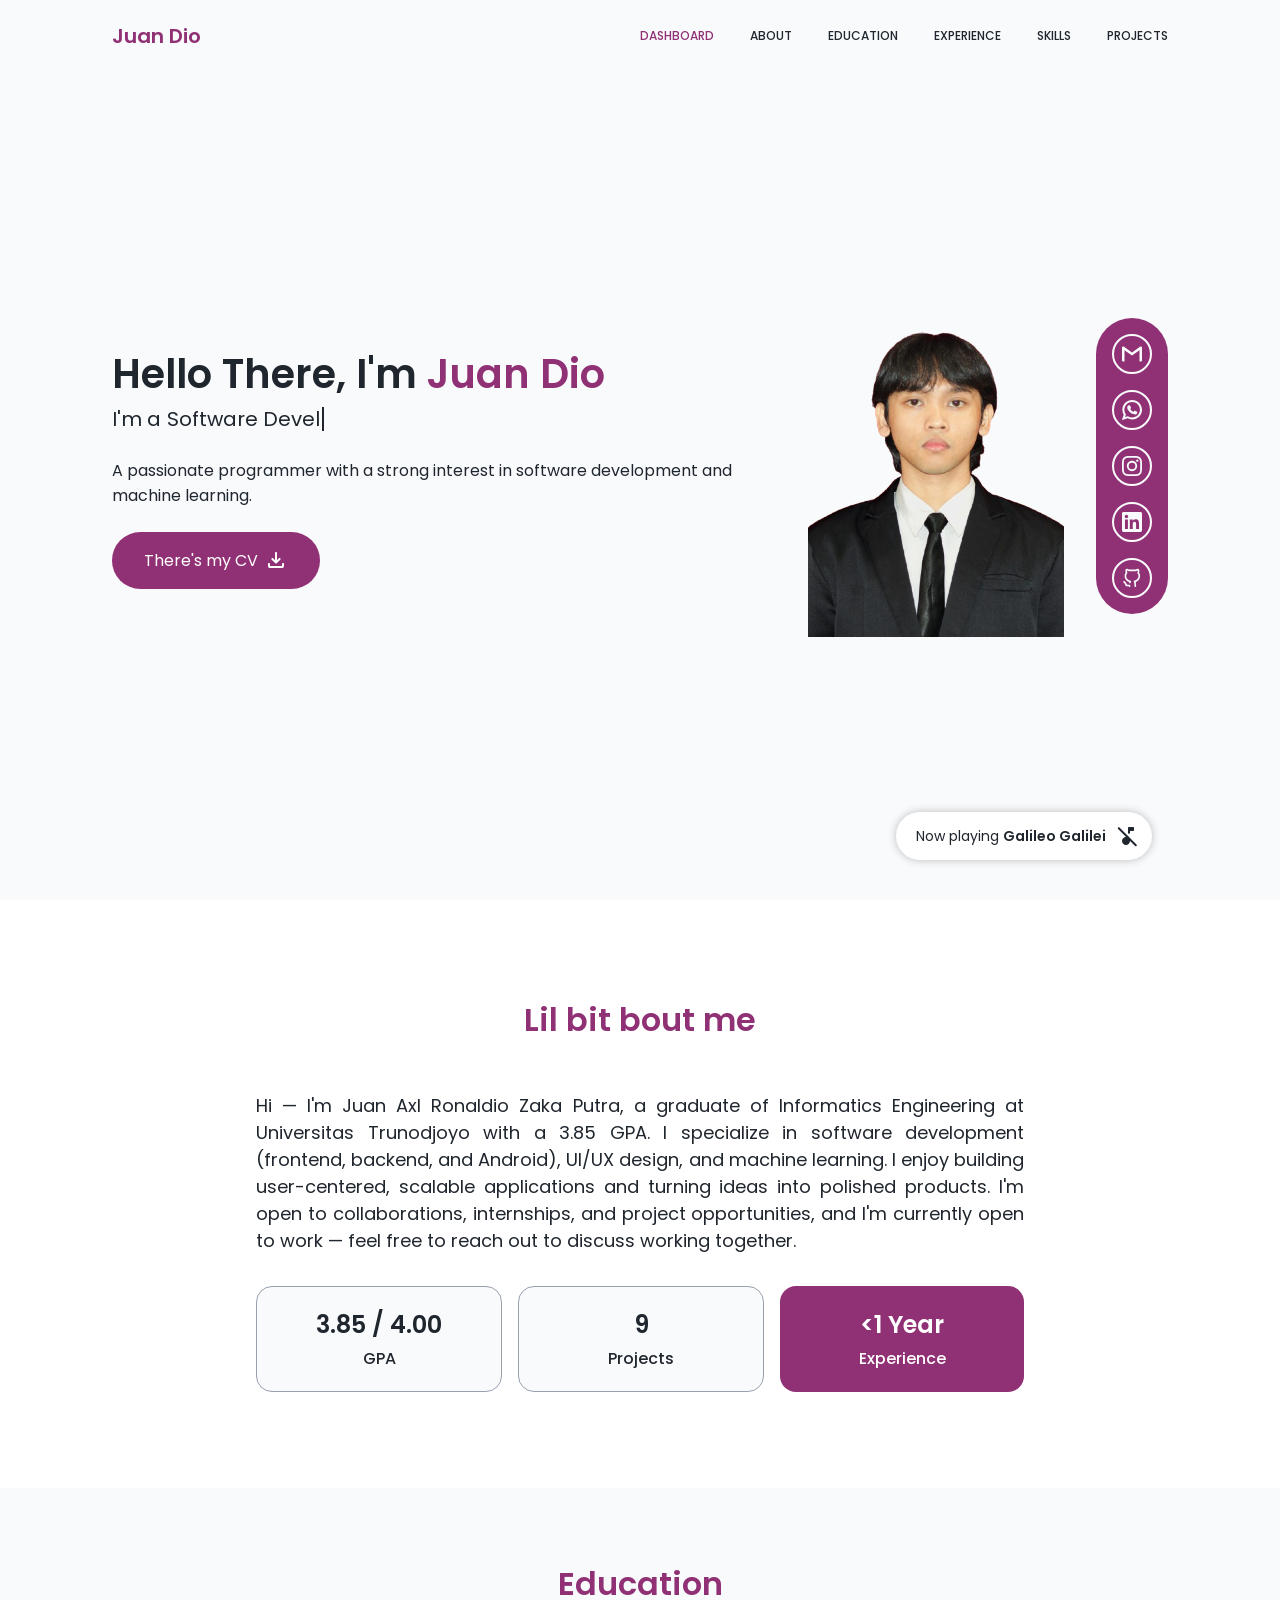
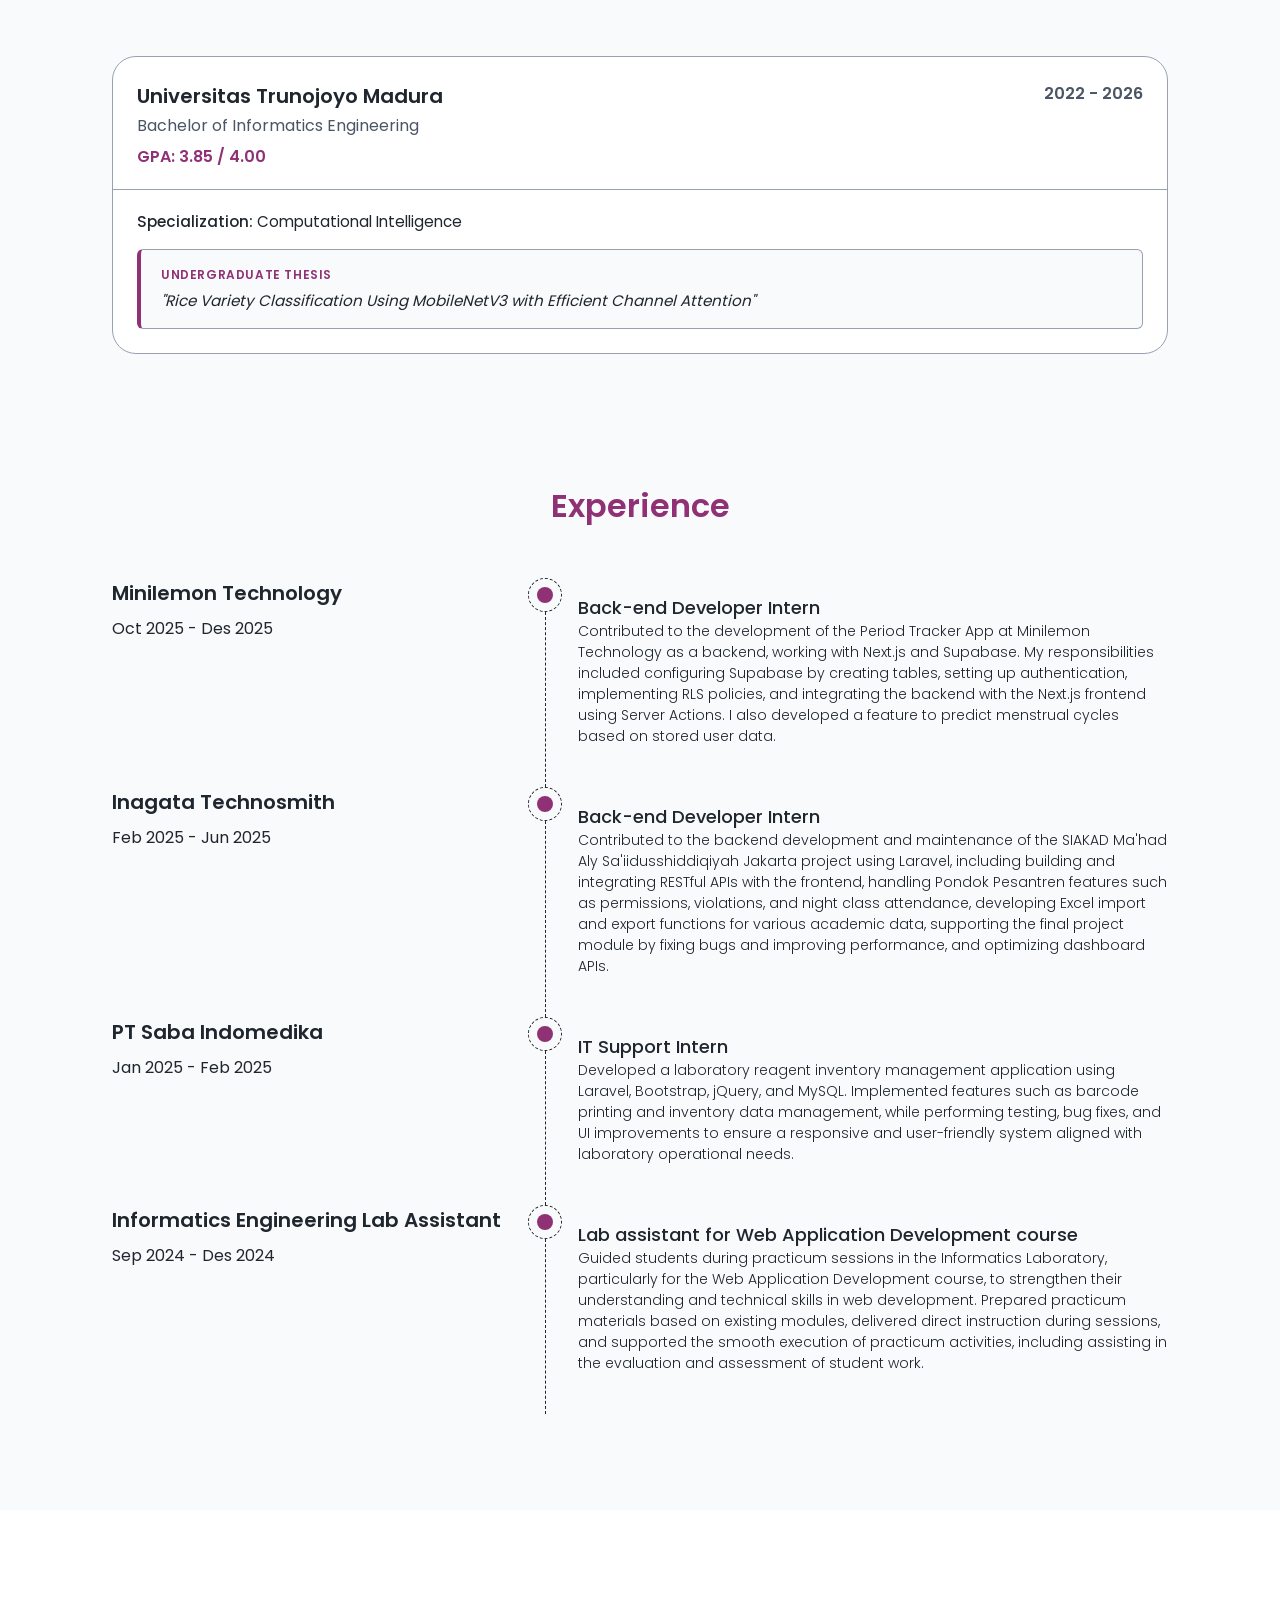
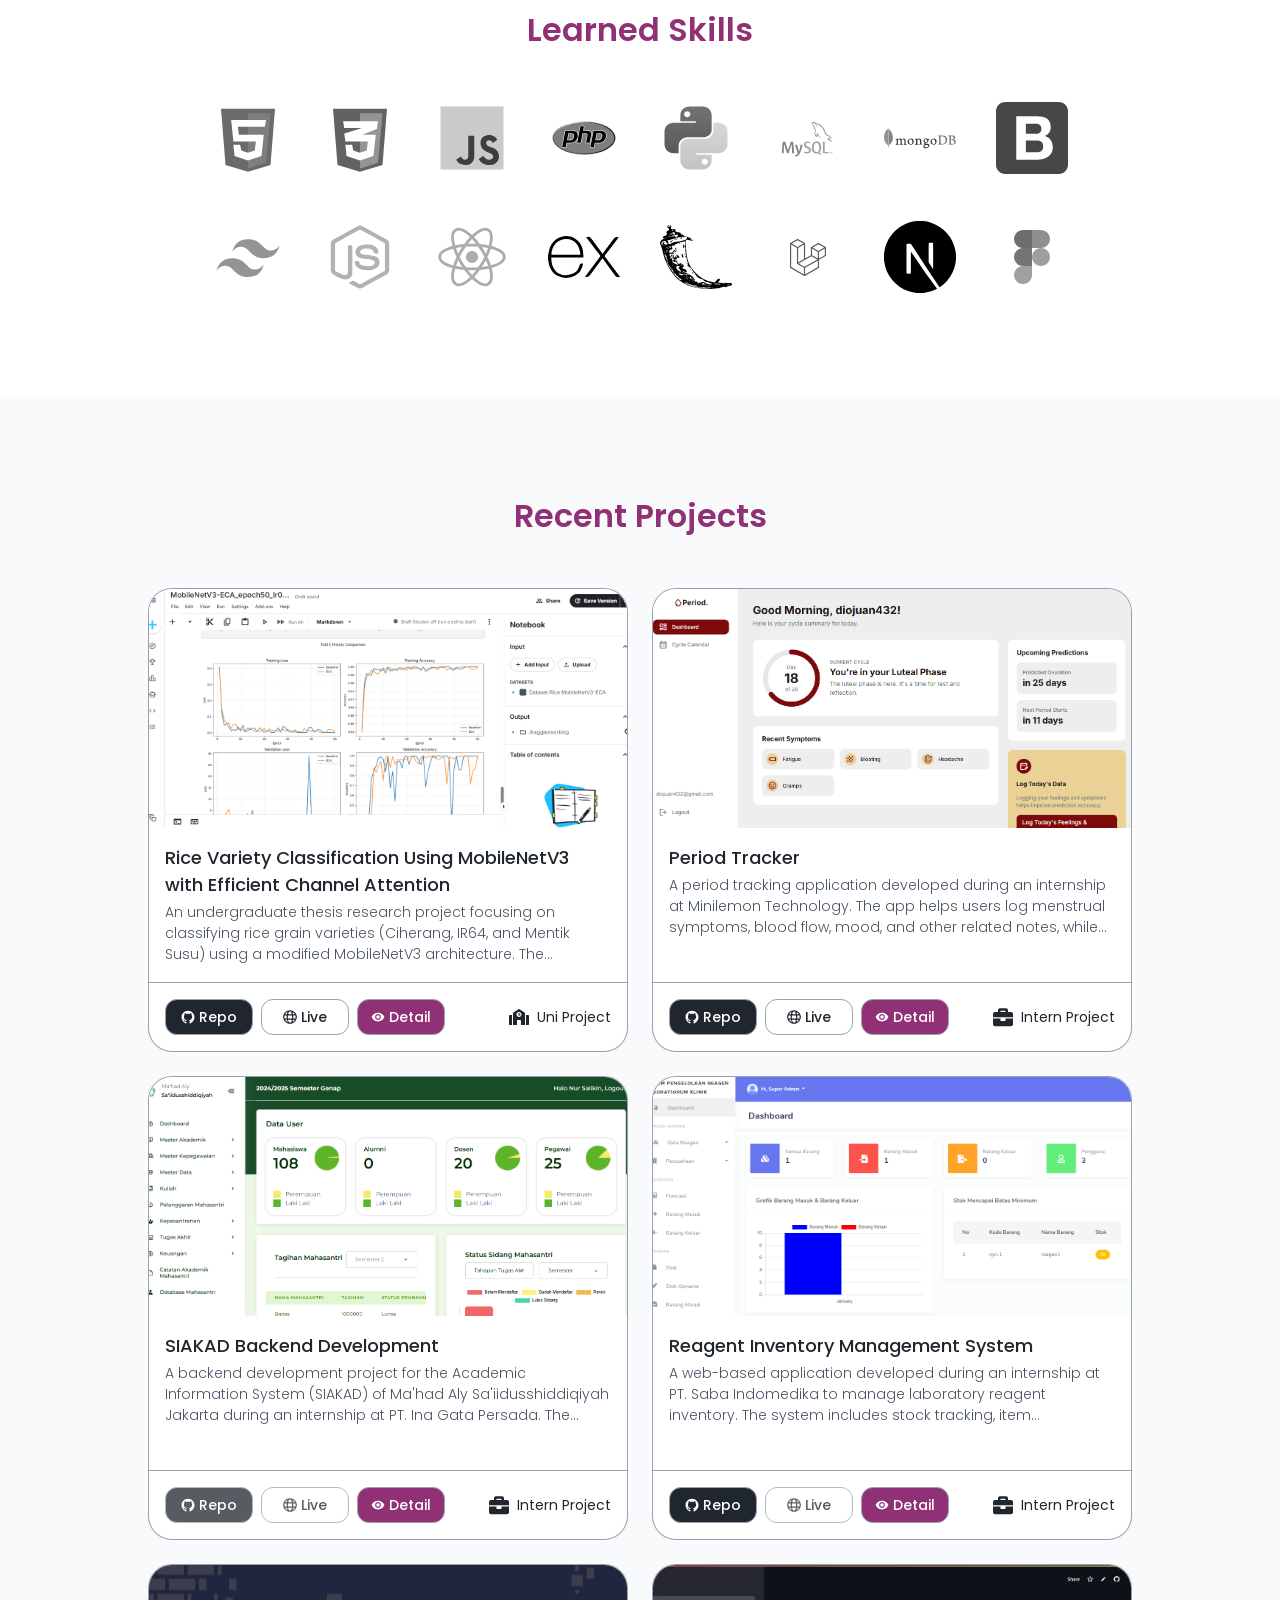
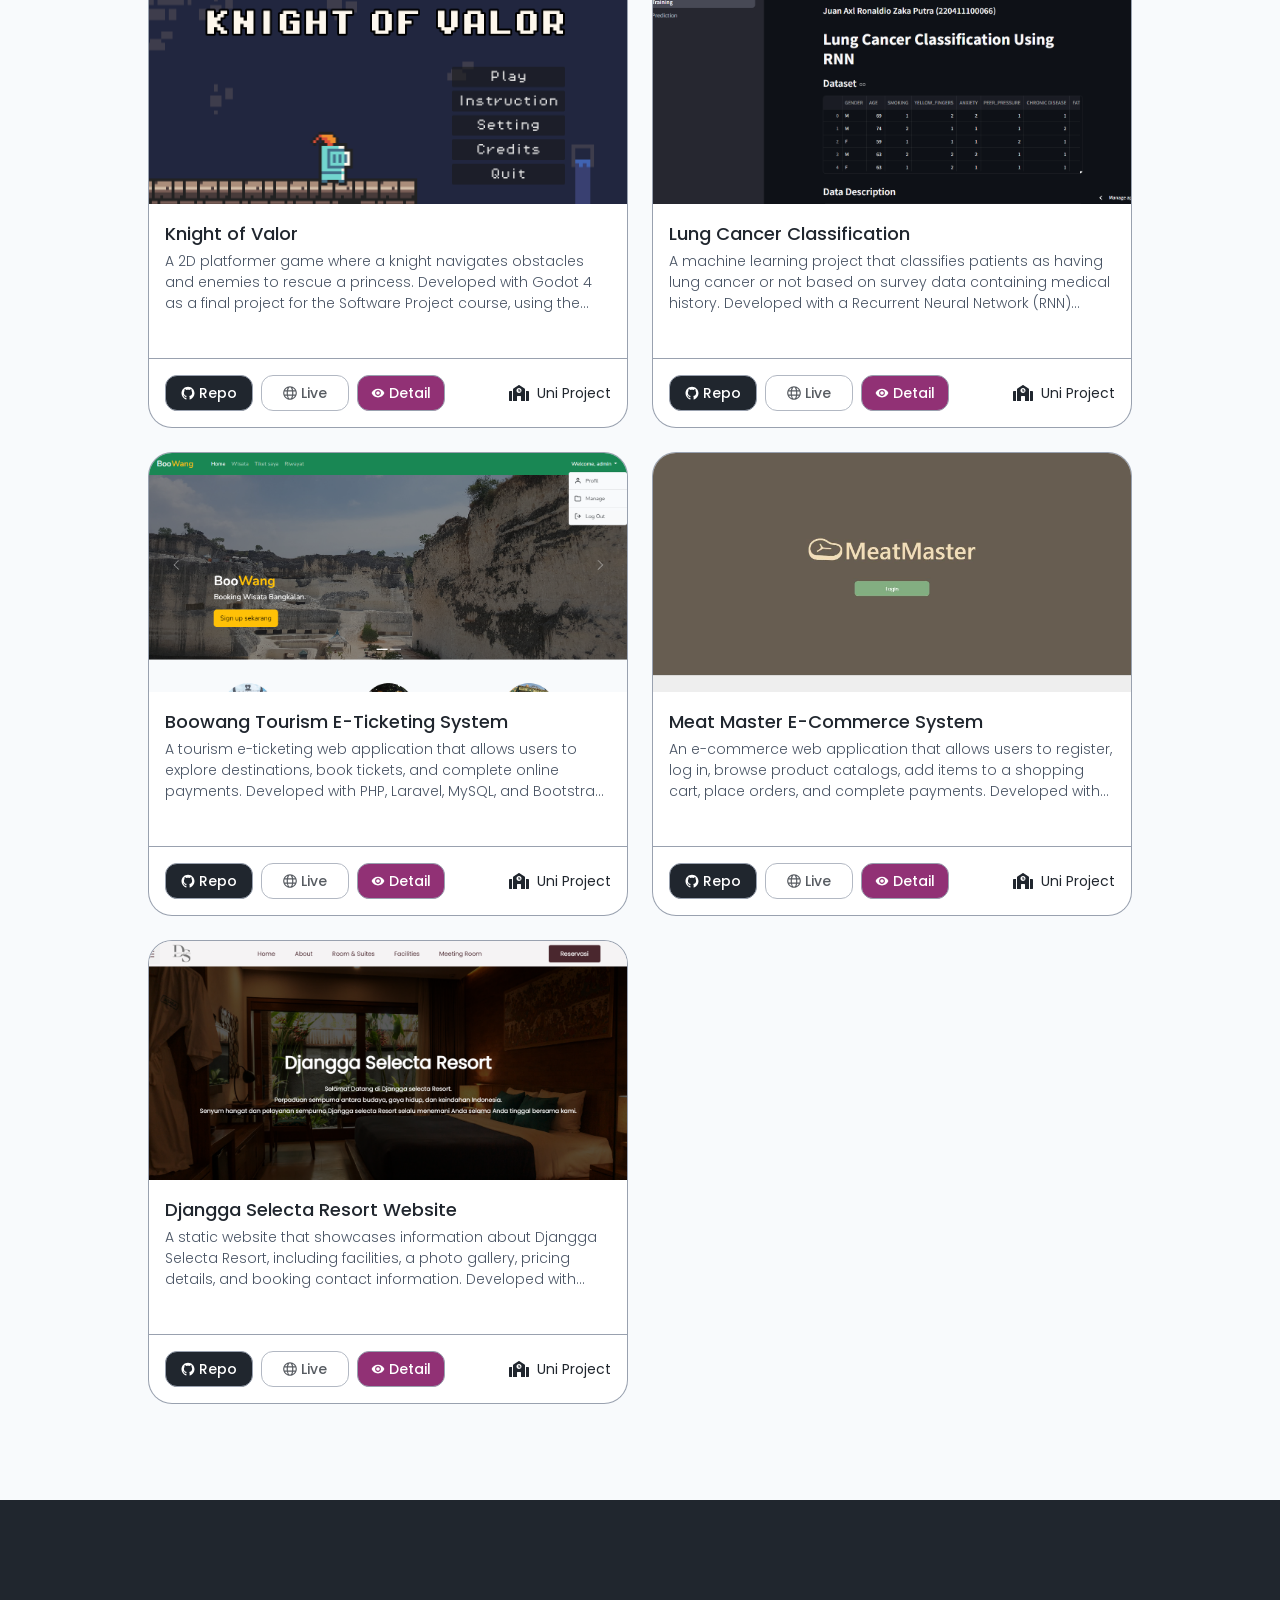
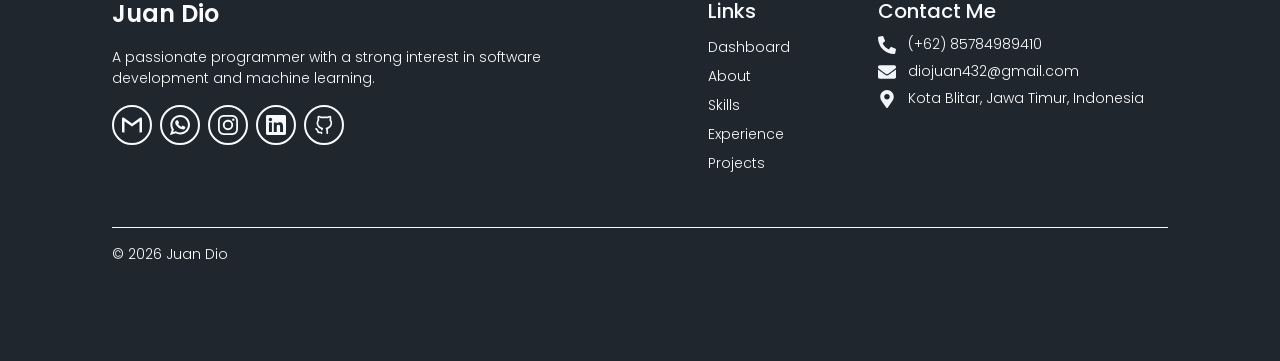
==== index.html @ c3f8d632 "style: remove title from splash screen" ====
﻿<!doctype html>
<html lang="en">
  <head>
    <meta charset="UTF-8" />
    <meta name="viewport" content="width=device-width, initial-scale=1.0" />
    <title>Juan Dio | Software Developer & Tech Enthusiast</title>
    <meta name="description" content="Portfolio of Juan Dio, Informatics Engineering graduate specializing in software development, backend, frontend, Android, UI/UX, and machine learning." />
    <meta property="og:site_name" content="Juan Dio Portfolio" />
    <meta property="og:title" content="Juan Dio | Software Developer & Tech Enthusiast" />
    <meta property="og:description" content="Passionate programmer with a strong interest in software development and machine learning." />
    <meta property="og:image" content="https://juan-dio.github.io/portfolio/assets/images/16_9.png" />
    <meta property="og:url" content="https://juan-dio.github.io/portfolio/" />
    <meta property="og:type" content="website" />
    <meta name="twitter:card" content="summary_large_image" />
    <meta name="twitter:title" content="Juan Dio | Software Developer & Tech Enthusiast" />
    <meta name="twitter:description" content="Passionate programmer specialized in software development and machine learning." />
    <meta name="twitter:image" content="https://juan-dio.github.io/portfolio/assets/images/16_9.png" />
    <link rel="stylesheet" href="styles/style.css" />
  </head>
  <body>
    <!-- Splash Screen -->
    <div id="splash-screen">
      <div class="splash-content">
        <div class="splash-spinner"></div>
      </div>
    </div>

    <header>
      <div class="navbar">
        <div class="navbar-container">
          <div class="navbar-items">
            <a href="#" class="logo"><h1>Juan Dio</h1></a>
            <button id="nav-btn" class="nav-btn">
              <div class="hamburger-menu">
                <div class="line line1"></div>
                <div class="line line2"></div>
                <div class="line line3"></div>
              </div>
            </button>
          </div>
          <nav>
            <ul>
              <li><a href="#dashboard">Dashboard</a></li>
              <li><a href="#about">About</a></li>
              <li><a href="#education">Education</a></li>
              <li><a href="#experience">Experience</a></li>
              <li><a href="#skills">Skills</a></li>
              <li><a href="#projects">Projects</a></li>
            </ul>
          </nav>
        </div>
      </div>
    </header>

    <section id="dashboard">
      <div class="dashboard-container">
        <div class="dashboard-content">
          <div class="dashboard-item">
            <div class="intro">
              <h2>Hello There, I'm <span id="name">Juan Dio</span></h2>
              <div class="typing-container">
                I'm a <span id="sentence" class="sentence"></span>
                <span class="input-cursor"></span>
              </div>
            </div>
            <p>
              A passionate programmer with a strong interest in software
              development and machine learning.
            </p>
            <button id="cv-btn" class="button">
              There's my CV
              <svg
                width="24"
                height="24"
                viewBox="0 0 24 24"
                fill="none"
                xmlns="http://www.w3.org/2000/svg"
              >
                <path
                  d="M11.625 15.513C11.5083 15.471 11.4 15.4 11.3 15.3L7.7 11.7C7.5 11.5 7.404 11.2667 7.412 11C7.42 10.7333 7.516 10.5 7.7 10.3C7.9 10.1 8.13767 9.996 8.413 9.988C8.68833 9.98 8.92567 10.0757 9.125 10.275L11 12.15V5C11 4.71667 11.096 4.47934 11.288 4.288C11.48 4.09667 11.7173 4.00067 12 4C12.2827 3.99934 12.5203 4.09534 12.713 4.288C12.9057 4.48067 13.0013 4.718 13 5V12.15L14.875 10.275C15.075 10.075 15.3127 9.979 15.588 9.987C15.8633 9.995 16.1007 10.0993 16.3 10.3C16.4833 10.5 16.5793 10.7333 16.588 11C16.5967 11.2667 16.5007 11.5 16.3 11.7L12.7 15.3C12.6 15.4 12.4917 15.471 12.375 15.513C12.2583 15.555 12.1333 15.5757 12 15.575C11.8667 15.5743 11.7417 15.5537 11.625 15.513ZM6 20C5.45 20 4.97933 19.8043 4.588 19.413C4.19667 19.0217 4.00067 18.5507 4 18V16C4 15.7167 4.096 15.4793 4.288 15.288C4.48 15.0967 4.71733 15.0007 5 15C5.28267 14.9993 5.52033 15.0953 5.713 15.288C5.90567 15.4807 6.00133 15.718 6 16V18H18V16C18 15.7167 18.096 15.4793 18.288 15.288C18.48 15.0967 18.7173 15.0007 19 15C19.2827 14.9993 19.5203 15.0953 19.713 15.288C19.9057 15.4807 20.0013 15.718 20 16V18C20 18.55 19.8043 19.021 19.413 19.413C19.0217 19.805 18.5507 20.0007 18 20H6Z"
                  fill="white"
                />
              </svg>
            </button>
          </div>
          <div class="dashboard-item">
            <img src="assets/images/hero1.png" alt="hero image" />
          </div>
          <aside>
            <div class="social-container">
              <div class="social-icon">
                <a href="mailto:diojuan432@gmail.com" target="_blank">
                  <svg
                    role="img"
                    width="20"
                    viewBox="0 0 32 32"
                    xmlns="http://www.w3.org/2000/svg"
                    stroke-width="0.48"
                  >
                    <title>Gmail</title>
                    <path
                      d="M32 6v20c0 1.135-0.865 2-2 2h-2v-18.151l-12 8.62-12-8.62v18.151h-2c-1.135 0-2-0.865-2-2v-20c0-0.568 0.214-1.068 0.573-1.422 0.359-0.365 0.859-0.578 1.427-0.578h0.667l13.333 9.667 13.333-9.667h0.667c0.568 0 1.068 0.214 1.427 0.578 0.359 0.354 0.573 0.854 0.573 1.422z"
                    ></path>
                  </svg>
                </a>
                <a href="https://wa.me/6285784989410" target="_blank">
                  <svg
                    role="img"
                    width="20"
                    xmlns="http://www.w3.org/2000/svg"
                    viewBox="0 0 308 308"
                  >
                    <title>WhatsApp</title>
                    <path
                      id="XMLID_469_"
                      d="M227.904,176.981c-0.6-0.288-23.054-11.345-27.044-12.781c-1.629-0.585-3.374-1.156-5.23-1.156 c-3.032,0-5.579,1.511-7.563,4.479c-2.243,3.334-9.033,11.271-11.131,13.642c-0.274,0.313-0.648,0.687-0.872,0.687 c-0.201,0-3.676-1.431-4.728-1.888c-24.087-10.463-42.37-35.624-44.877-39.867c-0.358-0.61-0.373-0.887-0.376-0.887 c0.088-0.323,0.898-1.135,1.316-1.554c1.223-1.21,2.548-2.805,3.83-4.348c0.607-0.731,1.215-1.463,1.812-2.153 c1.86-2.164,2.688-3.844,3.648-5.79l0.503-1.011c2.344-4.657,0.342-8.587-0.305-9.856c-0.531-1.062-10.012-23.944-11.02-26.348 c-2.424-5.801-5.627-8.502-10.078-8.502c-0.413,0,0,0-1.732,0.073c-2.109,0.089-13.594,1.601-18.672,4.802 c-5.385,3.395-14.495,14.217-14.495,33.249c0,17.129,10.87,33.302,15.537,39.453c0.116,0.155,0.329,0.47,0.638,0.922 c17.873,26.102,40.154,45.446,62.741,54.469c21.745,8.686,32.042,9.69,37.896,9.69c0.001,0,0.001,0,0.001,0 c2.46,0,4.429-0.193,6.166-0.364l1.102-0.105c7.512-0.666,24.02-9.22,27.775-19.655c2.958-8.219,3.738-17.199,1.77-20.458 C233.168,179.508,230.845,178.393,227.904,176.981z"
                    ></path>
                    <path
                      id="XMLID_470_"
                      d="M156.734,0C73.318,0,5.454,67.354,5.454,150.143c0,26.777,7.166,52.988,20.741,75.928L0.212,302.716 c-0.484,1.429-0.124,3.009,0.933,4.085C1.908,307.58,2.943,308,4,308c0.405,0,0.813-0.061,1.211-0.188l79.92-25.396 c21.87,11.685,46.588,17.853,71.604,17.853C240.143,300.27,308,232.923,308,150.143C308,67.354,240.143,0,156.734,0z M156.734,268.994c-23.539,0-46.338-6.797-65.936-19.657c-0.659-0.433-1.424-0.655-2.194-0.655c-0.407,0-0.815,0.062-1.212,0.188 l-40.035,12.726l12.924-38.129c0.418-1.234,0.209-2.595-0.561-3.647c-14.924-20.392-22.813-44.485-22.813-69.677 c0-65.543,53.754-118.867,119.826-118.867c66.064,0,119.812,53.324,119.812,118.867 C276.546,215.678,222.799,268.994,156.734,268.994z"
                    ></path>
                  </svg>
                </a>
                <a href="https://www.instagram.com/juuanaxl" target="_blank">
                  <svg
                    role="img"
                    width="20"
                    viewBox="0 0 24 24"
                    xmlns="http://www.w3.org/2000/svg"
                  >
                    <title>Instagram</title>
                    <path
                      d="M7.0301.084c-1.2768.0602-2.1487.264-2.911.5634-.7888.3075-1.4575.72-2.1228 1.3877-.6652.6677-1.075 1.3368-1.3802 2.127-.2954.7638-.4956 1.6365-.552 2.914-.0564 1.2775-.0689 1.6882-.0626 4.947.0062 3.2586.0206 3.6671.0825 4.9473.061 1.2765.264 2.1482.5635 2.9107.308.7889.72 1.4573 1.388 2.1228.6679.6655 1.3365 1.0743 2.1285 1.38.7632.295 1.6361.4961 2.9134.552 1.2773.056 1.6884.069 4.9462.0627 3.2578-.0062 3.668-.0207 4.9478-.0814 1.28-.0607 2.147-.2652 2.9098-.5633.7889-.3086 1.4578-.72 2.1228-1.3881.665-.6682 1.0745-1.3378 1.3795-2.1284.2957-.7632.4966-1.636.552-2.9124.056-1.2809.0692-1.6898.063-4.948-.0063-3.2583-.021-3.6668-.0817-4.9465-.0607-1.2797-.264-2.1487-.5633-2.9117-.3084-.7889-.72-1.4568-1.3876-2.1228C21.2982 1.33 20.628.9208 19.8378.6165 19.074.321 18.2017.1197 16.9244.0645 15.6471.0093 15.236-.005 11.977.0014 8.718.0076 8.31.0215 7.0301.0839m.1402 21.6932c-1.17-.0509-1.8053-.2453-2.2287-.408-.5606-.216-.96-.4771-1.3819-.895-.422-.4178-.6811-.8186-.9-1.378-.1644-.4234-.3624-1.058-.4171-2.228-.0595-1.2645-.072-1.6442-.079-4.848-.007-3.2037.0053-3.583.0607-4.848.05-1.169.2456-1.805.408-2.2282.216-.5613.4762-.96.895-1.3816.4188-.4217.8184-.6814 1.3783-.9003.423-.1651 1.0575-.3614 2.227-.4171 1.2655-.06 1.6447-.072 4.848-.079 3.2033-.007 3.5835.005 4.8495.0608 1.169.0508 1.8053.2445 2.228.408.5608.216.96.4754 1.3816.895.4217.4194.6816.8176.9005 1.3787.1653.4217.3617 1.056.4169 2.2263.0602 1.2655.0739 1.645.0796 4.848.0058 3.203-.0055 3.5834-.061 4.848-.051 1.17-.245 1.8055-.408 2.2294-.216.5604-.4763.96-.8954 1.3814-.419.4215-.8181.6811-1.3783.9-.4224.1649-1.0577.3617-2.2262.4174-1.2656.0595-1.6448.072-4.8493.079-3.2045.007-3.5825-.006-4.848-.0608M16.953 5.5864A1.44 1.44 0 1 0 18.39 4.144a1.44 1.44 0 0 0-1.437 1.4424M5.8385 12.012c.0067 3.4032 2.7706 6.1557 6.173 6.1493 3.4026-.0065 6.157-2.7701 6.1506-6.1733-.0065-3.4032-2.771-6.1565-6.174-6.1498-3.403.0067-6.156 2.771-6.1496 6.1738M8 12.0077a4 4 0 1 1 4.008 3.9921A3.9996 3.9996 0 0 1 8 12.0077"
                    />
                  </svg>
                </a>
                <a href="https://www.linkedin.com/in/juan-axl" target="_blank">
                  <svg
                    role="img"
                    width="20"
                    viewBox="0 0 24 24"
                    xmlns="http://www.w3.org/2000/svg"
                  >
                    <title>LinkedIn</title>
                    <path
                      d="M20.447 20.452h-3.554v-5.569c0-1.328-.027-3.037-1.852-3.037-1.853 0-2.136 1.445-2.136 2.939v5.667H9.351V9h3.414v1.561h.046c.477-.9 1.637-1.85 3.37-1.85 3.601 0 4.267 2.37 4.267 5.455v6.286zM5.337 7.433c-1.144 0-2.063-.926-2.063-2.065 0-1.138.92-2.063 2.063-2.063 1.14 0 2.064.925 2.064 2.063 0 1.139-.925 2.065-2.064 2.065zm1.782 13.019H3.555V9h3.564v11.452zM22.225 0H1.771C.792 0 0 .774 0 1.729v20.542C0 23.227.792 24 1.771 24h20.451C23.2 24 24 23.227 24 22.271V1.729C24 .774 23.2 0 22.222 0h.003z"
                    />
                  </svg>
                </a>
                <a href="https://github.com/juan-dio" target="_blank">
                  <svg
                    role="img"
                    width="20"
                    viewBox="0 0 24 24"
                    xmlns="http://www.w3.org/2000/svg"
                  >
                    <path
                      d="M4.0744 2.9938C4.13263 1.96371 4.37869 1.51577 5.08432 1.15606C5.84357 0.768899 7.04106 0.949072 8.45014 1.66261C9.05706 1.97009 9.11886 1.97635 10.1825 1.83998C11.5963 1.65865 13.4164 1.65929 14.7213 1.84164C15.7081 1.97954 15.7729 1.97265 16.3813 1.66453C18.3814 0.651679 19.9605 0.71795 20.5323 1.8387C20.8177 2.39812 20.8707 3.84971 20.6494 5.04695C20.5267 5.71069 20.5397 5.79356 20.8353 6.22912C22.915 9.29385 21.4165 14.2616 17.8528 16.1155C17.5801 16.2574 17.3503 16.3452 17.163 16.4167C16.5879 16.6363 16.4133 16.703 16.6247 17.7138C16.7265 18.2 16.8491 19.4088 16.8973 20.4002C16.9844 22.1922 16.9831 22.2047 16.6688 22.5703C16.241 23.0676 15.6244 23.076 15.2066 22.5902C14.9341 22.2734 14.9075 22.1238 14.9075 20.9015C14.9075 19.0952 14.7095 17.8946 14.2417 16.8658C13.6854 15.6415 14.0978 15.185 15.37 14.9114C17.1383 14.531 18.5194 13.4397 19.2892 11.8146C20.0211 10.2698 20.1314 8.13501 18.8082 6.83668C18.4319 6.3895 18.4057 5.98446 18.6744 4.76309C18.7748 4.3066 18.859 3.71768 18.8615 3.45425C18.8653 3.03823 18.8274 2.97541 18.5719 2.97541C18.4102 2.97541 17.7924 3.21062 17.1992 3.49805L16.2524 3.95695C16.1663 3.99866 16.07 4.0147 15.975 4.0038C13.5675 3.72746 11.2799 3.72319 8.86062 4.00488C8.76526 4.01598 8.66853 3.99994 8.58215 3.95802L7.63585 3.49882C7.04259 3.21087 6.42482 2.97541 6.26317 2.97541C5.88941 2.97541 5.88379 3.25135 6.22447 4.89078C6.43258 5.89203 6.57262 6.11513 5.97101 6.91572C5.06925 8.11576 4.844 9.60592 5.32757 11.1716C5.93704 13.1446 7.4295 14.4775 9.52773 14.9222C10.7926 15.1903 11.1232 15.5401 10.6402 16.9905C10.26 18.1319 10.0196 18.4261 9.46707 18.4261C8.72365 18.4261 8.25796 17.7821 8.51424 17.1082C8.62712 16.8112 8.59354 16.7795 7.89711 16.5255C5.77117 15.7504 4.14514 14.0131 3.40172 11.7223C2.82711 9.95184 3.07994 7.64739 4.00175 6.25453C4.31561 5.78028 4.32047 5.74006 4.174 4.83217C4.09113 4.31822 4.04631 3.49103 4.0744 2.9938Z"
                    ></path>
                    <path
                      d="M3.33203 15.9454C3.02568 15.4859 2.40481 15.3617 1.94528 15.6681C1.48576 15.9744 1.36158 16.5953 1.66793 17.0548C1.8941 17.3941 2.16467 17.6728 2.39444 17.9025C2.4368 17.9449 2.47796 17.9858 2.51815 18.0257C2.71062 18.2169 2.88056 18.3857 3.05124 18.5861C3.42875 19.0292 3.80536 19.626 4.0194 20.6962C4.11474 21.1729 4.45739 21.4297 4.64725 21.5419C4.85315 21.6635 5.07812 21.7352 5.26325 21.7819C5.64196 21.8774 6.10169 21.927 6.53799 21.9559C7.01695 21.9877 7.53592 21.998 7.99999 22.0008C8.00033 22.5527 8.44791 23.0001 8.99998 23.0001C9.55227 23.0001 9.99998 22.5524 9.99998 22.0001V21.0001C9.99998 20.4478 9.55227 20.0001 8.99998 20.0001C8.90571 20.0001 8.80372 20.0004 8.69569 20.0008C8.10883 20.0026 7.34388 20.0049 6.67018 19.9603C6.34531 19.9388 6.07825 19.9083 5.88241 19.871C5.58083 18.6871 5.09362 17.8994 4.57373 17.2891C4.34391 17.0194 4.10593 16.7834 3.91236 16.5914C3.87612 16.5555 3.84144 16.5211 3.80865 16.4883C3.5853 16.265 3.4392 16.1062 3.33203 15.9454Z"
                    ></path>
                  </svg>
                </a>
              </div>
            </div>
          </aside>
        </div>
      </div>
    </section>

    <section id="about">
      <div class="about-container">
        <div class="about-content">
          <h2 class="title">Lil bit bout me</h2>
          <div class="description">
            <p>
              Hi — I'm Juan Axl Ronaldio Zaka Putra, a graduate of Informatics
              Engineering at Universitas Trunodjoyo with a 3.85 GPA. I
              specialize in software development (frontend, backend, and
              Android), UI/UX design, and machine learning. I enjoy building
              user-centered, scalable applications and turning ideas into
              polished products. I'm open to collaborations, internships, and
              project opportunities, and I'm currently open to work — feel free
              to reach out to discuss working together.
            </p>
            <div class="progress-blocks">
              <div class="block">
                <span class="number">3.85 &sol; 4.00</span>
                <span class="name">GPA</span>
              </div>
              <div class="block">
                <span class="number" id="projects-count">8</span>
                <span class="name">Projects</span>
              </div>
              <div class="block">
                <span class="number">&lt;1 Year</span>
                <span class="name">Experience</span>
              </div>
            </div>
          </div>
        </div>
      </div>
    </section>

    <section id="education">
      <div class="education-container">
        <div class="education-content">
          <h2 class="title">Education</h2>
          <div class="education-cards">
            <div class="education-card">
              <div class="card-header">
                <div class="header-top">
                  <div class="univ-info">
                    <h3>Universitas Trunojoyo Madura</h3>
                    <p class="degree">Bachelor of Informatics Engineering</p>
                    <p class="gpa">GPA: 3.85 / 4.00</p>
                  </div>
                  <p class="year">2022 - 2026</p>
                </div>
              </div>
              <div class="card-body">
                <div class="field">
                  <span class="label">Specialization:</span> Computational Intelligence
                </div>
                <div class="thesis-box">
                  <span class="thesis-label">Undergraduate Thesis</span>
                  <p class="thesis-title">"Rice Variety Classification Using MobileNetV3 with Efficient Channel Attention"</p>
                </div>
              </div>
            </div>
          </div>
        </div>
      </div>
    </section>

    <section id="experience">
      <div class="experience-container">
        <div class="experience-content">
          <h2 class="title">Experience</h2>
          <div class="experience">
            <div class="pointer">
              <div class="ellipse-border">
                <div class="ellipse"></div>
              </div>
              <div class="line"></div>
            </div>
            <div class="company">
              <h3>Minilemon Technology</h3>
              <p>Oct 2025 - Des 2025</p>
            </div>
            <div class="desc">
              <h4>Back-end Developer Intern</h4>
              <p>
                Contributed to the development of the Period Tracker App at
                Minilemon Technology as a backend, working with Next.js and
                Supabase. My responsibilities included configuring Supabase by
                creating tables, setting up authentication, implementing RLS
                policies, and integrating the backend with the Next.js frontend
                using Server Actions. I also developed a feature to predict
                menstrual cycles based on stored user data.
              </p>
            </div>
          </div>
          <div class="experience">
            <div class="pointer">
              <div class="ellipse-border">
                <div class="ellipse"></div>
              </div>
              <div class="line"></div>
            </div>
            <div class="company">
              <h3>Inagata Technosmith</h3>
              <p>Feb 2025 - Jun 2025</p>
            </div>
            <div class="desc">
              <h4>Back-end Developer Intern</h4>
              <p>
                Contributed to the backend development and maintenance of the
                SIAKAD Ma'had Aly Sa'iidusshiddiqiyah Jakarta project using
                Laravel, including building and integrating RESTful APIs with
                the frontend, handling Pondok Pesantren features such as
                permissions, violations, and night class attendance, developing
                Excel import and export functions for various academic data,
                supporting the final project module by fixing bugs and improving
                performance, and optimizing dashboard APIs.
              </p>
            </div>
          </div>
          <div class="experience">
            <div class="pointer">
              <div class="ellipse-border">
                <div class="ellipse"></div>
              </div>
              <div class="line"></div>
            </div>
            <div class="company">
              <h3>PT Saba Indomedika</h3>
              <p>Jan 2025 - Feb 2025</p>
            </div>
            <div class="desc">
              <h4>IT Support Intern</h4>
              <p>
                Developed a laboratory reagent inventory management application
                using Laravel, Bootstrap, jQuery, and MySQL. Implemented
                features such as barcode printing and inventory data management,
                while performing testing, bug fixes, and UI improvements to
                ensure a responsive and user-friendly system aligned with
                laboratory operational needs.
              </p>
            </div>
          </div>
          <div class="experience">
            <div class="pointer">
              <div class="ellipse-border">
                <div class="ellipse"></div>
              </div>
              <div class="line"></div>
            </div>
            <div class="company">
              <h3>Informatics Engineering Lab Assistant</h3>
              <p>Sep 2024 - Des 2024</p>
            </div>
            <div class="desc">
              <h4>Lab assistant for Web Application Development course</h4>
              <p>
                Guided students during practicum sessions in the Informatics
                Laboratory, particularly for the Web Application Development
                course, to strengthen their understanding and technical skills
                in web development. Prepared practicum materials based on
                existing modules, delivered direct instruction during sessions,
                and supported the smooth execution of practicum activities,
                including assisting in the evaluation and assessment of student
                work.
              </p>
            </div>
          </div>
        </div>
      </div>
    </section>

    <section id="skills">
      <div class="skills-section-container">
        <div class="skills-content">
          <h2 class="title">Learned Skills</h2>
          <div class="skills-container">
            <div class="skills">
              <div class="skill">
                <a href="">
                  <svg
                    viewBox="0 0 32 32"
                    fill="none"
                    xmlns="http://www.w3.org/2000/svg"
                  >
                    <path d="M6 28L4 3H28L26 28L16 31L6 28Z" fill="#E44D26" />
                    <path d="M26 5H16V29.5L24 27L26 5Z" fill="#F16529" />
                    <path
                      d="M9.5 17.5L8.5 8H24L23.5 11H11.5L12 14.5H23L22 24L16 26L10 24L9.5 19H12.5L13 21.5L16 22.5L19 21.5L19.5 17.5H9.5Z"
                      fill="white"
                    />
                  </svg>
                </a>
              </div>
              <div class="skill">
                <a href="">
                  <svg
                    viewBox="0 0 32 32"
                    fill="none"
                    xmlns="http://www.w3.org/2000/svg"
                  >
                    <path d="M6 28L4 3H28L26 28L16 31L6 28Z" fill="#1172B8" />
                    <path d="M26 5H16V29.5L24 27L26 5Z" fill="#33AADD" />
                    <path
                      d="M19.5 17.5H9.5L9 14L17 11.5H9L8.5 8.5H24L23.5 12L17 14.5H23L22 24L16 26L10 24L9.5 19H12.5L13 21.5L16 22.5L19 21.5L19.5 17.5Z"
                      fill="white"
                    />
                  </svg>
                </a>
              </div>
              <div class="skill">
                <a href="">
                  <svg
                    viewBox="0 0 32 32"
                    fill="none"
                    xmlns="http://www.w3.org/2000/svg"
                  >
                    <rect x="2" y="2" width="28" height="28" fill="#FFCA28" />
                    <path
                      d="M19 25.2879L21.0615 23.9237C21.2231 24.4313 22.2462 25.6368 23.5385 25.6368C24.8308 25.6368 25.4308 24.931 25.4308 24.463C25.4308 23.1878 24.1112 22.7382 23.4774 22.5223C23.374 22.4871 23.289 22.4581 23.2308 22.4328C23.2009 22.4198 23.1558 22.4025 23.0979 22.3804C22.393 22.1111 19.7923 21.1175 19.7923 18.2373C19.7923 15.065 22.8538 14.7002 23.5462 14.7002C23.9991 14.7002 26.1769 14.7557 27.2615 16.7939L25.2615 18.1898C24.8231 17.3015 24.0946 17.0081 23.6462 17.0081C22.5385 17.0081 22.3077 17.8201 22.3077 18.1898C22.3077 19.227 23.5112 19.6919 24.5273 20.0844C24.7932 20.1871 25.0462 20.2848 25.2615 20.3866C26.3692 20.91 28 21.7666 28 24.463C28 25.8136 26.8672 28.0002 24.0154 28.0002C20.1846 28.0002 19.1692 25.7003 19 25.2879Z"
                      fill="#3E3E3E"
                    />
                    <path
                      d="M9 25.5587L11.1487 24.1953C11.317 24.7026 11.9713 25.638 12.9205 25.638C13.8698 25.638 14.3557 24.663 14.3557 24.1953V15.0002H16.9982V24.1953C17.041 25.4636 16.3376 28.0002 13.2332 28.0002C10.379 28.0002 9.19242 26.3039 9 25.5587Z"
                      fill="#3E3E3E"
                    />
                  </svg>
                </a>
              </div>
              <div class="skill">
                <a href="">
                  <svg
                    viewBox="0 0 32 32"
                    xmlns="http://www.w3.org/2000/svg"
                    xmlns:xlink="http://www.w3.org/1999/xlink"
                  >
                    <defs>
                      <radialGradient
                        id="a"
                        cx="-16.114"
                        cy="20.532"
                        r="18.384"
                        gradientTransform="translate(26.52 -9.307)"
                        gradientUnits="userSpaceOnUse"
                      >
                        <stop offset="0" stop-color="#ffffff" />
                        <stop offset="0.5" stop-color="#4c6b96" />
                        <stop offset="1" stop-color="#231f20" />
                      </radialGradient>
                    </defs>
                    <title>file_type_php</title>
                    <ellipse
                      cx="16"
                      cy="16"
                      rx="14"
                      ry="7.365"
                      style="fill: url(#a)"
                    />
                    <ellipse
                      cx="16"
                      cy="16"
                      rx="13.453"
                      ry="6.818"
                      style="fill: #6280b6"
                    />
                    <path
                      d="M18.725,18.2l.667-3.434a1.752,1.752,0,0,0-.372-1.719,2.929,2.929,0,0,0-2-.525H15.867l.331-1.7a.219.219,0,0,0-.215-.26h-1.6a.219.219,0,0,0-.215.177l-.709,3.646a2.051,2.051,0,0,0-.477-1.054,2.783,2.783,0,0,0-2.2-.807H7.7a.219.219,0,0,0-.215.177l-1.434,7.38a.219.219,0,0,0,.215.26H7.869a.219.219,0,0,0,.215-.177l.347-1.785h1.2a5.167,5.167,0,0,0,1.568-.2,3.068,3.068,0,0,0,1.15-.689,3.538,3.538,0,0,0,.68-.844l-.287,1.475a.219.219,0,0,0,.215.26h1.6a.219.219,0,0,0,.215-.177l.787-4.051h1.094c.466,0,.6.093.64.133s.1.165.025.569l-.635,3.265a.219.219,0,0,0,.215.26h1.62A.219.219,0,0,0,18.725,18.2ZM11.33,15.366a1.749,1.749,0,0,1-.561,1.092,2.171,2.171,0,0,1-1.315.321H8.742l.515-2.651h.921c.677,0,.949.145,1.059.266A1.181,1.181,0,0,1,11.33,15.366Z"
                      style="fill: #fff"
                    />
                    <path
                      d="M25.546,13.332a2.783,2.783,0,0,0-2.2-.807H20.255a.219.219,0,0,0-.215.177l-1.434,7.38a.219.219,0,0,0,.215.26h1.608a.219.219,0,0,0,.215-.177l.347-1.785h1.2a5.167,5.167,0,0,0,1.568-.2,3.068,3.068,0,0,0,1.15-.689,3.425,3.425,0,0,0,1.076-1.927A2.512,2.512,0,0,0,25.546,13.332Zm-1.667,2.034a1.749,1.749,0,0,1-.561,1.092A2.171,2.171,0,0,1,22,16.778H21.29l.515-2.651h.921c.677,0,.949.145,1.059.266A1.181,1.181,0,0,1,23.879,15.366Z"
                      style="fill: #fff"
                    />
                    <path
                      d="M10.178,13.908a1.645,1.645,0,0,1,1.221.338,1.34,1.34,0,0,1,.145,1.161,1.945,1.945,0,0,1-.642,1.223A2.361,2.361,0,0,1,9.454,17H8.476l.6-3.089ZM6.261,20.124H7.869l.381-1.962H9.627a4.931,4.931,0,0,0,1.5-.191,2.84,2.84,0,0,0,1.07-.642,3.207,3.207,0,0,0,1.01-1.808,2.3,2.3,0,0,0-.385-2.044,2.568,2.568,0,0,0-2.035-.732H7.7Z"
                      style="fill: #000004"
                    />
                    <path
                      d="M14.387,10.782h1.6L15.6,12.744h1.421a2.767,2.767,0,0,1,1.85.468,1.548,1.548,0,0,1,.305,1.516l-.667,3.434H16.89l.635-3.265a.886.886,0,0,0-.08-.76,1.121,1.121,0,0,0-.8-.2H15.37l-.822,4.228h-1.6Z"
                      style="fill: #000004"
                    />
                    <path
                      d="M22.727,13.908a1.645,1.645,0,0,1,1.221.338,1.34,1.34,0,0,1,.145,1.161,1.945,1.945,0,0,1-.642,1.223A2.361,2.361,0,0,1,22,17h-.978l.6-3.089ZM18.81,20.124h1.608l.381-1.962h1.377a4.931,4.931,0,0,0,1.5-.191,2.84,2.84,0,0,0,1.07-.642,3.207,3.207,0,0,0,1.01-1.808,2.3,2.3,0,0,0-.385-2.044,2.568,2.568,0,0,0-2.035-.732H20.244Z"
                      style="fill: #000004"
                    />
                  </svg>
                </a>
              </div>
              <div class="skill">
                <a href="">
                  <svg
                    viewBox="0 0 32 32"
                    fill="none"
                    xmlns="http://www.w3.org/2000/svg"
                  >
                    <path
                      fill-rule="evenodd"
                      clip-rule="evenodd"
                      d="M13.0164 2C10.8193 2 9.03825 3.72453 9.03825 5.85185V8.51852H15.9235V9.25926H5.97814C3.78107 9.25926 2 10.9838 2 13.1111L2 18.8889C2 21.0162 3.78107 22.7407 5.97814 22.7407H8.27322V19.4815C8.27322 17.3542 10.0543 15.6296 12.2514 15.6296H19.5956C21.4547 15.6296 22.9617 14.1704 22.9617 12.3704V5.85185C22.9617 3.72453 21.1807 2 18.9836 2H13.0164ZM12.0984 6.74074C12.8589 6.74074 13.4754 6.14378 13.4754 5.40741C13.4754 4.67103 12.8589 4.07407 12.0984 4.07407C11.3378 4.07407 10.7213 4.67103 10.7213 5.40741C10.7213 6.14378 11.3378 6.74074 12.0984 6.74074Z"
                      fill="url(#paint0_linear_87_8204)"
                    />
                    <path
                      fill-rule="evenodd"
                      clip-rule="evenodd"
                      d="M18.9834 30C21.1805 30 22.9616 28.2755 22.9616 26.1482V23.4815L16.0763 23.4815L16.0763 22.7408L26.0217 22.7408C28.2188 22.7408 29.9998 21.0162 29.9998 18.8889V13.1111C29.9998 10.9838 28.2188 9.25928 26.0217 9.25928L23.7266 9.25928V12.5185C23.7266 14.6459 21.9455 16.3704 19.7485 16.3704L12.4042 16.3704C10.5451 16.3704 9.03809 17.8296 9.03809 19.6296L9.03809 26.1482C9.03809 28.2755 10.8192 30 13.0162 30H18.9834ZM19.9015 25.2593C19.1409 25.2593 18.5244 25.8562 18.5244 26.5926C18.5244 27.329 19.1409 27.9259 19.9015 27.9259C20.662 27.9259 21.2785 27.329 21.2785 26.5926C21.2785 25.8562 20.662 25.2593 19.9015 25.2593Z"
                      fill="url(#paint1_linear_87_8204)"
                    />
                    <defs>
                      <linearGradient
                        id="paint0_linear_87_8204"
                        x1="12.4809"
                        y1="2"
                        x2="12.4809"
                        y2="22.7407"
                        gradientUnits="userSpaceOnUse"
                      >
                        <stop stop-color="#327EBD" />
                        <stop offset="1" stop-color="#1565A7" />
                      </linearGradient>
                      <linearGradient
                        id="paint1_linear_87_8204"
                        x1="19.519"
                        y1="9.25928"
                        x2="19.519"
                        y2="30"
                        gradientUnits="userSpaceOnUse"
                      >
                        <stop stop-color="#FFDA4B" />
                        <stop offset="1" stop-color="#F9C600" />
                      </linearGradient>
                    </defs>
                  </svg>
                </a>
              </div>
              <div class="skill">
                <a href="">
                  <svg
                    viewBox="-18.458 -22.75 191.151 191.151"
                    xmlns="http://www.w3.org/2000/svg"
                  >
                    <path
                      d="M-18.458 6.58h191.151v132.49H-18.458V6.58z"
                      fill="none"
                    />
                    <path
                      d="M40.054 113.583h-5.175c-.183-8.735-.687-16.947-1.511-24.642h-.046l-7.879 24.642h-3.94l-7.832-24.642h-.045c-.581 7.388-.947 15.602-1.099 24.642H7.81c.304-10.993 1.068-21.299 2.289-30.919h6.414l7.465 22.719h.046l7.511-22.719h6.137c1.344 11.268 2.138 21.575 2.382 30.919M62.497 90.771c-2.107 11.434-4.887 19.742-8.337 24.928-2.688 3.992-5.633 5.99-8.84 5.99-.855 0-1.91-.258-3.16-.77v-2.757c.611.088 1.328.138 2.152.138 1.498 0 2.702-.412 3.62-1.238 1.098-1.006 1.647-2.137 1.647-3.388 0-.858-.428-2.612-1.282-5.268L42.618 90.77h5.084l4.076 13.19c.916 2.995 1.298 5.086 1.145 6.277 2.229-5.953 3.786-12.444 4.673-19.468h4.901v.002z"
                      fill="#5d87a1"
                    />
                    <path
                      d="M131.382 113.583h-14.7V82.664h4.945v27.113h9.755v3.806zM112.834 114.33l-5.684-2.805c.504-.414.986-.862 1.42-1.381 2.416-2.838 3.621-7.035 3.621-12.594 0-10.229-4.014-15.346-12.045-15.346-3.938 0-7.01 1.298-9.207 3.895-2.414 2.84-3.619 7.022-3.619 12.551 0 5.435 1.068 9.422 3.205 11.951 1.955 2.291 4.902 3.438 8.843 3.438 1.47 0 2.819-.18 4.048-.543l7.4 4.308 2.018-3.474zm-18.413-6.934c-1.252-2.014-1.878-5.248-1.878-9.707 0-7.785 2.365-11.682 7.1-11.682 2.475 0 4.289.932 5.449 2.792 1.25 2.017 1.879 5.222 1.879 9.619 0 7.849-2.367 11.774-7.099 11.774-2.476.001-4.29-.928-5.451-2.796M85.165 105.013c0 2.622-.962 4.773-2.884 6.458-1.924 1.678-4.504 2.519-7.737 2.519-3.024 0-5.956-.966-8.794-2.888l1.329-2.655c2.442 1.223 4.653 1.831 6.638 1.831 1.863 0 3.319-.413 4.375-1.232 1.055-.822 1.684-1.975 1.684-3.433 0-1.837-1.281-3.407-3.631-4.722-2.167-1.19-6.501-3.678-6.501-3.678-2.349-1.712-3.525-3.55-3.525-6.578 0-2.506.877-4.529 2.632-6.068 1.757-1.545 4.024-2.315 6.803-2.315 2.87 0 5.479.769 7.829 2.291l-1.192 2.656c-2.01-.854-3.994-1.281-5.951-1.281-1.585 0-2.809.381-3.66 1.146-.858.762-1.387 1.737-1.387 2.933 0 1.828 1.308 3.418 3.722 4.759 2.196 1.192 6.638 3.723 6.638 3.723 2.409 1.709 3.612 3.53 3.612 6.534"
                      fill="#f8981d"
                    />
                    <path
                      d="M137.59 72.308c-2.99-.076-5.305.225-7.248 1.047-.561.224-1.453.224-1.531.933.303.3.338.784.601 1.198.448.747 1.229 1.752 1.942 2.276.783.6 1.569 1.194 2.393 1.717 1.453.899 3.1 1.422 4.516 2.318.825.521 1.645 1.195 2.471 1.756.406.299.666.784 1.193.971v-.114c-.264-.336-.339-.822-.598-1.196l-1.122-1.082c-1.084-1.456-2.431-2.727-3.884-3.771-1.196-.824-3.812-1.944-4.297-3.322l-.076-.076c.822-.077 1.797-.375 2.578-.604 1.271-.335 2.43-.259 3.734-.594.6-.15 1.195-.338 1.797-.523v-.337c-.676-.673-1.158-1.567-1.869-2.203-1.902-1.643-3.998-3.25-6.164-4.595-1.16-.749-2.652-1.231-3.887-1.868-.445-.225-1.195-.336-1.457-.71-.67-.822-1.047-1.904-1.533-2.877-1.08-2.053-2.129-4.331-3.061-6.502-.674-1.456-1.084-2.91-1.906-4.257-3.85-6.35-8.031-10.196-14.457-13.971-1.381-.786-3.024-1.121-4.779-1.533l-2.803-.148c-.598-.262-1.197-.973-1.719-1.309-2.132-1.344-7.621-4.257-9.189-.411-1.01 2.431 1.494 4.821 2.354 6.054.635.856 1.458 1.83 1.902 2.802.263.635.337 1.309.6 1.98.598 1.644 1.157 3.473 1.943 5.007.41.782.857 1.604 1.381 2.312.3.414.822.597.936 1.272-.521.744-.562 1.867-.861 2.801-1.344 4.221-.819 9.45 1.086 12.552.596.934 2.018 2.99 3.92 2.202 1.684-.672 1.311-2.801 1.795-4.668.111-.451.038-.747.262-1.043v.073c.521 1.045 1.047 2.052 1.53 3.1 1.159 1.829 3.177 3.735 4.858 5.002.895.676 1.604 1.832 2.725 2.245V74.1h-.074c-.227-.335-.559-.485-.857-.745-.674-.673-1.42-1.495-1.943-2.241-1.566-2.093-2.952-4.41-4.182-6.801-.602-1.16-1.121-2.428-1.606-3.586-.226-.447-.226-1.121-.601-1.346-.562.821-1.381 1.532-1.791 2.538-.711 1.609-.785 3.588-1.049 5.646l-.147.072c-1.19-.299-1.604-1.53-2.056-2.575-1.119-2.654-1.307-6.914-.336-9.976.26-.783 1.385-3.249.936-3.995-.225-.715-.973-1.122-1.383-1.685-.482-.708-1.01-1.604-1.346-2.39-.896-2.091-1.347-4.408-2.312-6.498-.451-.974-1.234-1.982-1.868-2.879-.712-1.008-1.495-1.718-2.058-2.913-.186-.411-.447-1.083-.148-1.53.073-.3.225-.412.523-.487.484-.409 1.867.111 2.352.336 1.385.56 2.543 1.083 3.699 1.867.523.375 1.084 1.085 1.755 1.272h.786c1.193.26 2.538.072 3.661.41 1.979.636 3.772 1.569 5.38 2.576 4.893 3.103 8.928 7.512 11.652 12.778.447.858.637 1.644 1.045 2.539.787 1.832 1.76 3.7 2.541 5.493.785 1.755 1.533 3.547 2.654 5.005.559.784 2.805 1.195 3.812 1.606.745.335 1.905.633 2.577 1.044 1.271.783 2.537 1.682 3.732 2.543.595.448 2.465 1.382 2.576 2.13M99.484 39.844a5.82 5.82 0 0 0-1.529.188v.075h.072c.301.597.824 1.011 1.197 1.532.301.599.562 1.193.857 1.791l.072-.074c.527-.373.789-.971.789-1.868-.227-.264-.262-.522-.451-.784-.22-.374-.705-.56-1.007-.86"
                      fill="#5d87a1"
                    />
                    <path
                      d="M141.148 113.578h.774v-3.788h-1.161l-.947 2.585-1.029-2.585h-1.118v3.788h.731v-2.882h.041l1.078 2.882h.557l1.074-2.882v2.882zm-6.235 0h.819v-3.146h1.072v-.643h-3.008v.643h1.115l.002 3.146z"
                      fill="#f8981d"
                    />
                  </svg>
                </a>
              </div>
              <div class="skill">
                <a href="">
                  <svg
                    viewBox="0 -183 512 512"
                    xmlns="http://www.w3.org/2000/svg"
                  >
                    <g fill="none" fill-rule="evenodd">
                      <path
                        d="M476.713 60.463c-.46.092-.922 1.107-.922 1.66-.092 3.692-.184 13.474-.184 20.118 0 .185.276.554.553.554 1.384.092 4.706.184 7.567.184 3.968 0 6.275-.553 7.568-1.106 3.321-1.662 4.89-5.261 4.89-9.23 0-8.95-6.275-12.365-15.596-12.365-.646-.092-2.49-.092-3.876.185zm23.81 41.25c0-9.136-6.737-14.212-18.918-14.212-.554 0-4.43-.092-5.353.092-.277.093-.645.278-.645.555 0 6.551-.093 16.98.184 21.04.184 1.753 1.477 4.245 3.046 4.983 1.66.923 5.444 1.107 8.028 1.107 7.29 0 13.658-4.06 13.658-13.565zm-42.634-46.325c.922 0 3.69.276 10.796.276 6.737 0 12.089-.184 18.641-.184 8.028 0 19.102 2.86 19.102 14.857 0 5.906-4.153 10.613-9.597 12.92-.276.092-.276.276 0 .368 7.751 1.939 14.581 6.737 14.581 15.78 0 8.86-5.537 14.489-13.566 17.996-4.891 2.122-10.981 2.86-17.164 2.86-4.707 0-17.349-.553-24.362-.368-.738-.278.646-3.6 1.291-4.153 1.662-.093 2.953-.185 4.707-.739 2.492-.645 2.768-1.384 3.137-5.167.185-3.23.185-14.674.185-22.794 0-11.166.093-18.733 0-22.424-.092-2.86-1.107-3.784-3.137-4.338-1.57-.276-4.153-.646-6.276-.922-.462-.462 1.107-3.6 1.662-3.968zm-53.248 57.399c2.216 1.752 6.553 2.49 10.429 2.49 4.983 0 9.966-.921 14.765-5.26 4.891-4.428 8.305-11.257 8.305-22.146 0-10.429-3.968-18.919-12.089-23.901-4.614-2.862-10.52-4.06-17.349-4.06-2.03 0-3.968.092-5.167.645-.278.185-.923 1.015-.923 1.476-.185 1.846-.185 16.057-.185 24.363 0 8.582 0 20.579.185 21.963 0 1.385.645 3.507 2.03 4.43zm-20.948-57.4c1.754 0 8.49.277 11.72.277 5.815 0 9.967-.276 20.948-.276 9.228 0 16.98 2.491 22.517 7.197 6.736 5.814 10.244 13.843 10.244 23.624 0 13.935-6.368 21.964-12.736 26.578-6.366 4.706-14.672 7.474-26.484 7.474-6.275 0-17.072-.184-26.024-.277h-.092c-.461-.83.738-4.06 1.476-4.152 2.4-.277 3.046-.37 4.246-.83 1.937-.739 2.307-1.754 2.584-5.168.276-6.368.184-14.027.184-22.702 0-6.182.092-18.272-.093-22.148-.276-3.229-1.66-4.06-4.429-4.614-1.384-.276-3.23-.646-5.813-.922-.37-.647 1.291-3.507 1.752-4.06z"
                        fill="#8E714E"
                      />

                      <path
                        d="M272.033 116.385c-2.307-.277-3.968-.645-5.998-1.568-.277-.185-.739-1.107-.739-1.477-.184-3.23-.184-12.458-.184-18.64 0-4.984-.83-9.321-2.953-12.366-2.492-3.508-6.09-5.537-10.705-5.537-4.06 0-9.505 2.768-14.027 6.644-.092.092-.83.739-.738-.277 0-1.015.185-3.045.277-4.43.093-1.292-.646-1.937-.646-1.937-2.953 1.476-11.258 3.414-14.304 3.69-2.214.463-2.768 2.585-.46 3.323h.092c2.49.738 4.152 1.569 5.443 2.4.923.738.831 1.753.831 2.584.092 6.92.092 17.533-.184 23.347-.092 2.307-.738 3.137-2.4 3.506l.185-.092c-1.292.277-2.307.553-3.876.738-.554.554-.554 3.507 0 4.153 1.015 0 6.367-.277 10.798-.277 6.09 0 9.228.277 10.796.277.646-.738.831-3.507.462-4.153-1.754-.092-3.046-.276-4.245-.646-1.661-.37-2.123-1.199-2.216-3.137-.183-4.892-.183-15.227-.183-22.24 0-1.938.553-2.861 1.106-3.415 2.123-1.845 5.538-3.137 8.583-3.137 2.953 0 4.89.923 6.367 2.123 2.03 1.66 2.676 4.06 2.953 5.813.461 3.968.277 11.812.277 18.641 0 3.691-.277 4.614-1.66 5.075-.647.277-2.308.647-4.246.83-.646.647-.461 3.508 0 4.154 2.676 0 5.814-.277 10.428-.277 5.721 0 9.413.277 10.89.277.46-.554.645-3.23.276-3.969zm25.562-35.25c-4.89 0-7.936 3.783-7.936 9.688 0 5.999 2.676 12.92 10.243 12.92 1.292 0 3.692-.554 4.798-1.846 1.754-1.66 2.954-4.983 2.954-8.49 0-7.659-3.784-12.273-10.059-12.273zm-.646 40.787c-1.845 0-3.138.554-3.968 1.016-3.876 2.49-5.629 4.89-5.629 7.752 0 2.675 1.015 4.797 3.23 6.643 2.676 2.307 6.367 3.415 11.073 3.415 9.413 0 13.566-5.076 13.566-10.058 0-3.508-1.754-5.815-5.352-7.106-2.584-1.108-7.29-1.662-12.92-1.662zm.646 23.994c-5.629 0-9.69-1.2-13.196-3.876-3.415-2.584-4.891-6.46-4.891-9.136 0-.738.185-2.769 1.846-4.614 1.014-1.108 3.23-3.23 8.49-6.829.184-.092.276-.184.276-.37 0-.184-.185-.369-.369-.46-4.337-1.661-5.629-4.338-5.999-5.814v-.185c-.091-.554-.276-1.107.555-1.661.646-.461 1.569-1.015 2.583-1.66 1.569-.924 3.23-1.939 4.245-2.77.185-.184.185-.368.185-.553 0-.185-.185-.37-.37-.461-6.458-2.123-9.688-6.922-9.688-14.12 0-4.706 2.122-8.951 5.905-11.627 2.584-2.03 9.044-4.522 13.289-4.522h.277c4.337.092 6.736 1.015 10.15 2.215 1.846.646 3.6.922 6 .922 3.598 0 5.167-1.107 6.458-2.398.093.184.278.646.37 1.845.092 1.2-.277 2.953-1.2 4.245-.738 1.015-2.399 1.754-4.06 1.754h-.462c-1.661-.185-2.4-.37-2.4-.37l-.368.185c-.092.185 0 .369.092.646l.093.185c.184.83.553 3.321.553 3.968 0 7.567-3.045 10.888-6.275 13.38-3.138 2.307-6.736 3.783-10.797 4.153-.092 0-.46 0-1.292.092-.461 0-1.107.093-1.2.093h-.092c-.738.184-2.583 1.107-2.583 2.675 0 1.384.83 3.046 4.798 3.323.83.092 1.66.092 2.584.185 5.26.368 11.812.83 14.857 1.845 4.245 1.568 6.921 5.352 6.921 9.874 0 6.83-4.89 13.197-13.011 17.164-3.968 1.754-7.937 2.677-12.274 2.677zm52.6-64.32c-1.937 0-3.691.46-4.983 1.383-3.598 2.215-5.444 6.645-5.444 13.104 0 12.09 6.09 20.58 14.765 20.58 2.584 0 4.614-.739 6.367-2.215 2.676-2.216 4.061-6.645 4.061-12.828 0-11.996-5.999-20.025-14.765-20.025zm1.662 39.496c-15.688 0-21.317-11.535-21.317-22.332 0-7.567 3.045-13.381 9.135-17.534 4.338-2.676 9.506-4.152 14.12-4.152 11.996 0 20.394 8.582 20.394 20.948 0 8.397-3.322 15.041-9.69 19.102-3.045 2.03-8.305 3.968-12.643 3.968h.001zM187.411 81.595c-1.938 0-3.691.461-4.984 1.384-3.598 2.215-5.444 6.645-5.444 13.104 0 12.09 6.09 20.58 14.765 20.58 2.584 0 4.614-.739 6.368-2.215 2.675-2.216 4.06-6.645 4.06-12.828 0-11.996-5.906-20.025-14.765-20.025zm1.661 39.497c-15.688 0-21.317-11.535-21.317-22.332 0-7.567 3.045-13.381 9.135-17.534 4.338-2.676 9.506-4.152 14.12-4.152 11.997 0 20.394 8.582 20.394 20.948 0 8.397-3.322 15.041-9.69 19.102-2.953 2.03-8.213 3.968-12.642 3.968zm-105.478-.923c-.185-.276-.37-1.107-.277-2.122 0-.739.185-1.2.277-1.384 1.938-.278 2.953-.555 4.06-.831 1.846-.462 2.584-1.476 2.676-3.783.278-5.537.278-16.058.185-23.348v-.185c0-.83 0-1.846-1.015-2.584-1.477-.922-3.23-1.752-5.537-2.4-.83-.275-1.384-.737-1.292-1.29 0-.554.554-1.2 1.754-1.385 3.045-.277 10.98-2.214 14.118-3.599.185.184.462.739.462 1.477l-.092 1.014c-.093 1.016-.185 2.216-.185 3.415 0 .369.37.646.738.646.185 0 .37-.092.554-.185 5.906-4.614 11.258-6.275 14.026-6.275 4.523 0 8.03 2.123 10.706 6.552.184.278.369.37.646.37.184 0 .46-.092.553-.277 5.445-4.153 10.89-6.645 14.488-6.645 8.582 0 13.658 6.368 13.658 17.165 0 3.045 0 7.013-.092 10.613 0 3.229-.092 6.182-.092 8.305 0 .46.645 1.937 1.66 2.214 1.292.646 3.046.923 5.353 1.292h.092c.185.646-.184 3.045-.553 3.507-.554 0-1.385 0-2.307-.092a136.208 136.208 0 0 0-7.014-.185c-5.721 0-8.674.092-11.536.277-.183-.738-.276-2.953 0-3.507 1.662-.276 2.492-.554 3.508-.83 1.846-.554 2.307-1.385 2.4-3.784 0-1.753.368-16.703-.186-20.302-.553-3.691-3.322-8.028-9.413-8.028-2.307 0-5.905.923-9.412 3.598-.184.185-.37.646-.37.923v.093c.37 1.937.37 4.153.37 7.567v5.998c0 4.153-.093 8.029 0 10.981 0 2.031 1.2 2.492 2.215 2.862.554.091.922.184 1.384.276.83.185 1.661.37 2.953.646.185.37.185 1.569-.092 2.584-.093.554-.278.83-.37.923-3.137-.092-6.367-.185-11.073-.185-1.384 0-3.784.093-5.814.093-1.662 0-3.23.092-4.152.092-.093-.185-.278-.83-.278-1.846 0-.83.185-1.476.37-1.661.461-.092.83-.184 1.292-.184 1.106-.185 2.03-.37 2.952-.554 1.57-.461 2.123-1.292 2.215-3.322.277-4.614.554-17.81-.092-21.133-1.107-5.352-4.152-8.028-9.044-8.028-2.86 0-6.46 1.384-9.412 3.6-.462.368-.831 1.29-.831 2.121v5.445c0 6.644 0 14.95.092 18.549.093 1.106.461 2.399 2.584 2.86.462.092 1.2.277 2.123.37l1.66.276c.186.554.093 2.769-.276 3.507-.923 0-2.03-.092-3.323-.092-1.937-.093-4.429-.185-7.197-.185-3.23 0-5.537.092-7.383.185-1.292-.185-2.307-.185-3.414-.185z"
                        fill="#442D22"
                      />

                      <path
                        d="M35.053 142.317l-3.783-1.293s.462-19.286-6.46-20.67c-4.613-5.353.74-227.013 17.35-.739 0 0-5.722 2.86-6.737 7.752-1.108 4.799-.37 14.95-.37 14.95z"
                        fill="#FFF"
                      />

                      <path
                        d="M35.053 142.317l-3.783-1.293s.462-19.286-6.46-20.67c-4.613-5.353.74-227.013 17.35-.739 0 0-5.722 2.86-6.737 7.752-1.108 4.799-.37 14.95-.37 14.95z"
                        fill="#A6A385"
                      />

                      <path
                        d="M37.084 123.676s33.13-21.779 25.377-67.09c-7.474-32.943-25.1-43.74-27.038-47.893C33.301 5.74 31.27.573 31.27.573l1.385 91.634c0 .093-2.861 28.054 4.43 31.47"
                        fill="#FFF"
                      />

                      <path
                        d="M37.084 123.676s33.13-21.779 25.377-67.09c-7.474-32.943-25.1-43.74-27.038-47.893C33.301 5.74 31.27.573 31.27.573l1.385 91.634c0 .093-2.861 28.054 4.43 31.47"
                        fill="#499D4A"
                      />

                      <path
                        d="M29.333 124.875S-1.767 103.65.079 66.277C1.832 28.903 23.795 10.539 28.04 7.217c2.769-2.953 2.861-4.061 3.046-7.014 1.938 4.153 1.569 62.106 1.845 68.934.83 26.3-1.476 50.756-3.598 55.738z"
                        fill="#FFF"
                      />

                      <path
                        d="M29.333 124.875S-1.767 103.65.079 66.277C1.832 28.903 23.795 10.539 28.04 7.217c2.769-2.953 2.861-4.061 3.046-7.014 1.938 4.153 1.569 62.106 1.845 68.934.83 26.3-1.476 50.756-3.598 55.738z"
                        fill="#58AA50"
                      />
                    </g>
                  </svg>
                </a>
              </div>
              <div class="skill">
                <a href="">
                  <svg
                    viewBox="0 0 256 256"
                    version="1.1"
                    xmlns="http://www.w3.org/2000/svg"
                    xmlns:xlink="http://www.w3.org/1999/xlink"
                    preserveAspectRatio="xMidYMid"
                  >
                    <g>
                      <path
                        d="M0,222.991225 C0,241.223474 14.7785318,256 33.0087747,256 L222.991225,256 C241.223474,256 256,241.221468 256,222.991225 L256,33.0087747 C256,14.7765263 241.221468,0 222.991225,0 L33.0087747,0 C14.7765263,0 0,14.7785318 0,33.0087747 L0,222.991225 Z"
                        fill="#563D7C"
                      ></path>
                      <path
                        d="M106.157563,113.238095 L106.157563,76.9845938 L138.069328,76.9845938 C141.108559,76.9845938 144.039202,77.2378593 146.861345,77.7443978 C149.683488,78.2509362 152.179961,79.1554557 154.35084,80.4579832 C156.52172,81.7605107 158.258397,83.5695496 159.560924,85.8851541 C160.863452,88.2007585 161.514706,91.1675823 161.514706,94.7857143 C161.514706,101.298352 159.560944,106.001853 155.653361,108.896359 C151.745779,111.790864 146.752832,113.238095 140.67437,113.238095 L106.157563,113.238095 L106.157563,113.238095 Z M72.07493,50.5 L72.07493,205.5 L147.186975,205.5 C154.133788,205.5 160.899594,204.631661 167.484594,202.894958 C174.069594,201.158255 179.93088,198.480877 185.068627,194.862745 C190.206375,191.244613 194.294803,186.577293 197.334034,180.860644 C200.373264,175.143996 201.892857,168.37819 201.892857,160.563025 C201.892857,150.866431 199.541107,142.581033 194.837535,135.706583 C190.133963,128.832132 183.00635,124.020088 173.454482,121.270308 C180.401295,117.941627 185.647508,113.672295 189.193277,108.462185 C192.739047,103.252075 194.511905,96.7395349 194.511905,88.9243697 C194.511905,81.6881057 193.317939,75.6097352 190.929972,70.6890756 C188.542005,65.7684161 185.177193,61.8247114 180.835434,58.8578431 C176.493676,55.8909749 171.283644,53.756309 165.205182,52.4537815 C159.12672,51.151254 152.397096,50.5 145.016106,50.5 L72.07493,50.5 L72.07493,50.5 Z M106.157563,179.015406 L106.157563,136.466387 L143.279412,136.466387 C150.660401,136.466387 156.594049,138.166883 161.080532,141.567927 C165.567016,144.968971 167.810224,150.649353 167.810224,158.609244 C167.810224,162.661552 167.122789,165.990183 165.747899,168.595238 C164.373009,171.200293 162.527789,173.262597 160.212185,174.782213 C157.89658,176.301828 155.219203,177.387252 152.179972,178.038515 C149.140741,178.689779 145.956833,179.015406 142.628151,179.015406 L106.157563,179.015406 L106.157563,179.015406 Z"
                        fill="#FFFFFF"
                      ></path>
                    </g>
                  </svg>
                </a>
              </div>
              <div class="skill">
                <a href="">
                  <svg viewBox="0 0 32 32" xmlns="http://www.w3.org/2000/svg">
                    <title>file_type_tailwind</title>
                    <path
                      d="M9,13.7q1.4-5.6,7-5.6c5.6,0,6.3,4.2,9.1,4.9q2.8.7,4.9-2.1-1.4,5.6-7,5.6c-5.6,0-6.3-4.2-9.1-4.9Q11.1,10.9,9,13.7ZM2,22.1q1.4-5.6,7-5.6c5.6,0,6.3,4.2,9.1,4.9q2.8.7,4.9-2.1-1.4,5.6-7,5.6c-5.6,0-6.3-4.2-9.1-4.9Q4.1,19.3,2,22.1Z"
                      style="fill: #44a8b3"
                    />
                  </svg>
                </a>
              </div>
              <div class="skill">
                <a href="">
                  <svg
                    viewBox="0 0 32 32"
                    fill="none"
                    xmlns="http://www.w3.org/2000/svg"
                  >
                    <path
                      d="M17.1725 2.29872C16.4627 1.89953 15.5373 1.90132 14.8269 2.29872C11.2689 4.26227 7.71082 6.22641 4.15216 8.18906C3.45969 8.55335 2.99264 9.29698 3.00009 10.0688V21.9328C2.99509 22.7197 3.48622 23.4705 4.19655 23.8298C5.21871 24.3736 6.2118 24.9726 7.25244 25.4802C8.45451 26.0709 9.95843 26.2015 11.1752 25.5855C12.1629 25.075 12.6016 23.9395 12.6003 22.896C12.6083 18.9806 12.6016 15.0651 12.6034 11.1496C12.6269 10.9756 12.4962 10.7896 12.3064 10.7938C11.8517 10.7866 11.3964 10.7896 10.9417 10.7926C10.7699 10.7764 10.6022 10.9191 10.6152 11.0918C10.6091 14.982 10.6164 18.8734 10.6115 22.7642C10.6214 23.3024 10.2578 23.8196 9.73913 24.0014C8.5412 24.4213 5.12198 22.2012 5.12198 22.2012C4.9965 22.1431 4.91682 22.007 4.92912 21.8718C4.92912 17.9576 4.92973 14.0433 4.92912 10.1297C4.91187 9.97191 5.00912 9.8298 5.15402 9.76538C8.70033 7.8134 12.2448 5.85654 15.7911 3.90336C15.9143 3.82115 16.086 3.8214 16.2089 3.90396C19.7552 5.85654 23.3003 7.81161 26.8472 9.76368C26.9926 9.828 27.0857 9.9725 27.0709 10.1297C27.0703 14.0433 27.0721 17.9576 27.0697 21.8713C27.0802 22.0098 27.0086 22.144 26.8793 22.2048C23.3661 24.1462 19.8129 26.025 16.3315 28.0228C16.1796 28.1099 16.0075 28.2086 15.8373 28.1126C14.9218 27.6062 14.0174 27.0801 13.1049 26.5688C13.0057 26.5069 12.8794 26.4803 12.7759 26.5496C12.3668 26.7652 11.982 26.9398 11.5122 27.1258C10.8524 27.387 10.9578 27.4938 11.5529 27.8405C12.62 28.4444 13.6889 29.0459 14.756 29.6504C15.4585 30.0888 16.4024 30.12 17.1275 29.7149C20.6861 27.7538 24.2436 25.7904 27.8029 23.8293C28.5113 23.468 29.0049 22.7202 28.9999 21.9327V10.0688C29.0068 9.31264 28.5576 8.58227 27.886 8.21259C24.3156 6.23947 20.7435 4.27064 17.1725 2.29872Z"
                      fill="#8CC84B"
                    />
                    <path
                      d="M22.5419 11.2062C21.1452 10.459 19.4836 10.4192 17.9315 10.5169C16.8102 10.6277 15.6309 10.9371 14.814 11.7409C13.9761 12.5489 13.7937 13.8537 14.1917 14.9085C14.4769 15.6539 15.1948 16.1386 15.9372 16.395C16.8935 16.7326 17.8979 16.837 18.9026 16.9414C19.819 17.0366 20.7357 17.1319 21.6165 17.4042C21.9763 17.5234 22.3953 17.7058 22.5055 18.0973C22.6073 18.5609 22.4957 19.0998 22.1193 19.4219C20.9237 20.3682 17.5979 20.2232 16.4166 19.4784C15.939 19.1611 15.7332 18.5994 15.6495 18.0641C15.6402 17.8973 15.5059 17.7443 15.3248 17.757C14.8713 17.7516 14.4178 17.7528 13.9643 17.7564C13.8061 17.7431 13.6416 17.8557 13.6329 18.0172C13.5397 20.4689 15.7914 21.5377 17.9039 21.773C19.1108 21.888 20.3442 21.8814 21.5327 21.6224C22.4261 21.419 23.3219 21.0444 23.9369 20.3563C24.6953 19.52 24.8444 18.2749 24.5043 17.2332C24.2443 16.4559 23.5012 15.9573 22.7416 15.7008C21.7086 15.3466 20.4844 15.1562 19.5488 15.0671C18.1889 14.9376 16.5729 14.9905 16.188 14.0969C16.0345 13.629 16.1651 13.048 16.5951 12.7602C17.7328 11.9885 20.0483 12.091 21.2265 12.6675C21.7675 12.9384 22.081 13.4948 22.2104 14.0565C22.2344 14.2215 22.3454 14.3937 22.5364 14.3865C22.9868 14.3955 23.4372 14.3889 23.8875 14.3895C24.0422 14.4003 24.2116 14.313 24.2418 14.1546C24.2227 12.9806 23.6232 11.7788 22.5419 11.2062Z"
                      fill="#8CC84B"
                    />
                  </svg>
                </a>
              </div>
              <div class="skill">
                <a href="">
                  <svg
                    viewBox="0 0 32 32"
                    fill="none"
                    xmlns="http://www.w3.org/2000/svg"
                  >
                    <path
                      d="M18.6789 15.9759C18.6789 14.5415 17.4796 13.3785 16 13.3785C14.5206 13.3785 13.3211 14.5415 13.3211 15.9759C13.3211 17.4105 14.5206 18.5734 16 18.5734C17.4796 18.5734 18.6789 17.4105 18.6789 15.9759Z"
                      fill="#53C1DE"
                    />
                    <path
                      fill-rule="evenodd"
                      clip-rule="evenodd"
                      d="M24.7004 11.1537C25.2661 8.92478 25.9772 4.79148 23.4704 3.39016C20.9753 1.99495 17.7284 4.66843 16.0139 6.27318C14.3044 4.68442 10.9663 2.02237 8.46163 3.42814C5.96751 4.82803 6.73664 8.8928 7.3149 11.1357C4.98831 11.7764 1 13.1564 1 15.9759C1 18.7874 4.98416 20.2888 7.29698 20.9289C6.71658 23.1842 5.98596 27.1909 8.48327 28.5877C10.9973 29.9932 14.325 27.3945 16.0554 25.7722C17.7809 27.3864 20.9966 30.0021 23.4922 28.6014C25.9956 27.1963 25.3436 23.1184 24.7653 20.8625C27.0073 20.221 31 18.7523 31 15.9759C31 13.1835 26.9903 11.7923 24.7004 11.1537ZM24.4162 19.667C24.0365 18.5016 23.524 17.2623 22.8971 15.9821C23.4955 14.7321 23.9881 13.5088 24.3572 12.3509C26.0359 12.8228 29.7185 13.9013 29.7185 15.9759C29.7185 18.07 26.1846 19.1587 24.4162 19.667ZM22.85 27.526C20.988 28.571 18.2221 26.0696 16.9478 24.8809C17.7932 23.9844 18.638 22.9422 19.4625 21.7849C20.9129 21.6602 22.283 21.4562 23.5256 21.1777C23.9326 22.7734 24.7202 26.4763 22.85 27.526ZM9.12362 27.5111C7.26143 26.47 8.11258 22.8946 8.53957 21.2333C9.76834 21.4969 11.1286 21.6865 12.5824 21.8008C13.4123 22.9332 14.2816 23.9741 15.1576 24.8857C14.0753 25.9008 10.9945 28.557 9.12362 27.5111ZM2.28149 15.9759C2.28149 13.874 5.94207 12.8033 7.65904 12.3326C8.03451 13.5165 8.52695 14.7544 9.12123 16.0062C8.51925 17.2766 8.01977 18.5341 7.64085 19.732C6.00369 19.2776 2.28149 18.0791 2.28149 15.9759ZM9.1037 4.50354C10.9735 3.45416 13.8747 6.00983 15.1159 7.16013C14.2444 8.06754 13.3831 9.1006 12.5603 10.2265C11.1494 10.3533 9.79875 10.5569 8.55709 10.8297C8.09125 9.02071 7.23592 5.55179 9.1037 4.50354ZM20.3793 11.5771C21.3365 11.6942 22.2536 11.85 23.1147 12.0406C22.8562 12.844 22.534 13.6841 22.1545 14.5453C21.6044 13.5333 21.0139 12.5416 20.3793 11.5771ZM16.0143 8.0481C16.6054 8.66897 17.1974 9.3623 17.7798 10.1145C16.5985 10.0603 15.4153 10.0601 14.234 10.1137C14.8169 9.36848 15.414 8.67618 16.0143 8.0481ZM9.8565 14.5444C9.48329 13.6862 9.16398 12.8424 8.90322 12.0275C9.75918 11.8418 10.672 11.69 11.623 11.5748C10.9866 12.5372 10.3971 13.5285 9.8565 14.5444ZM11.6503 20.4657C10.6679 20.3594 9.74126 20.2153 8.88556 20.0347C9.15044 19.2055 9.47678 18.3435 9.85796 17.4668C10.406 18.4933 11.0045 19.4942 11.6503 20.4657ZM16.0498 23.9915C15.4424 23.356 14.8365 22.6531 14.2448 21.8971C15.4328 21.9423 16.6231 21.9424 17.811 21.891C17.2268 22.6608 16.6369 23.3647 16.0498 23.9915ZM22.1667 17.4222C22.5677 18.3084 22.9057 19.1657 23.1742 19.9809C22.3043 20.1734 21.3652 20.3284 20.3757 20.4435C21.015 19.4607 21.6149 18.4536 22.1667 17.4222ZM18.7473 20.5941C16.9301 20.72 15.1016 20.7186 13.2838 20.6044C12.2509 19.1415 11.3314 17.603 10.5377 16.0058C11.3276 14.4119 12.2404 12.8764 13.2684 11.4158C15.0875 11.2825 16.9178 11.2821 18.7369 11.4166C19.7561 12.8771 20.6675 14.4086 21.4757 15.9881C20.6771 17.5812 19.7595 19.1198 18.7473 20.5941ZM22.8303 4.4666C24.7006 5.51254 23.8681 9.22726 23.4595 10.8426C22.2149 10.5641 20.8633 10.3569 19.4483 10.2281C18.6239 9.09004 17.7698 8.05518 16.9124 7.15949C18.1695 5.98441 20.9781 3.43089 22.8303 4.4666Z"
                      fill="#53C1DE"
                    />
                  </svg>
                </a>
              </div>
              <div class="skill">
                <a href="">
                  <svg
                    height="800px"
                    viewBox="0 0 24 24"
                    role="img"
                    xmlns="http://www.w3.org/2000/svg"
                  >
                    <path
                      d="M24 18.588a1.529 1.529 0 0 1-1.895-.72l-3.45-4.771-.5-.667-4.003 5.444a1.466 1.466 0 0 1-1.802.708l5.158-6.92-4.798-6.251a1.595 1.595 0 0 1 1.9.666l3.576 4.83 3.596-4.81a1.435 1.435 0 0 1 1.788-.668L21.708 7.9l-2.522 3.283a.666.666 0 0 0 0 .994l4.804 6.412zM.002 11.576l.42-2.075c1.154-4.103 5.858-5.81 9.094-3.27 1.895 1.489 2.368 3.597 2.275 5.973H1.116C.943 16.447 4.005 19.009 7.92 17.7a4.078 4.078 0 0 0 2.582-2.876c.207-.666.548-.78 1.174-.588a5.417 5.417 0 0 1-2.589 3.957 6.272 6.272 0 0 1-7.306-.933 6.575 6.575 0 0 1-1.64-3.858c0-.235-.08-.455-.134-.666A88.33 88.33 0 0 1 0 11.577zm1.127-.286h9.654c-.06-3.076-2.001-5.258-4.59-5.278-2.882-.04-4.944 2.094-5.071 5.264z"
                    />
                  </svg>
                </a>
              </div>
              <div class="skill">
                <a href="">
                  <svg
                    fill="#000000"
                    version="1.1"
                    xmlns="http://www.w3.org/2000/svg"
                    xmlns:xlink="http://www.w3.org/1999/xlink"
                    viewBox="0 0 512 512"
                    enable-background="new 0 0 512 512"
                    xml:space="preserve"
                  >
                    <g id="e6c6b53d3c8160b22dad35a0f7103ecc">
                      <path
                        display="inline"
                        fill-rule="evenodd"
                        clip-rule="evenodd"
                        d="M145.973,124.482c-1.766-15.299,12.003-8.814,10.244,0.41
      C153.633,127.35,148.86,125.334,145.973,124.482z M162.363,121.613c3.468-0.354,6.774-0.874,7.787-3.687
      c-4.797-2.957-11.965,4.339-9.016,7.787C162.771,125.574,161.323,122.351,162.363,121.613z M116.468,131.038
      c2.888-1.343,7.633-0.836,9.016-3.687c-8.596-2.994-24.076-0.784-26.638,4.917C105.399,131.863,110.879,126.663,116.468,131.038z
       M97.207,132.679c-1.862-0.391-2.58,1.724-1.638,2.867C97.024,135.498,97.218,134.19,97.207,132.679z M92.699,140.875
      c-0.262-3.909-9.718-7.03-10.653-1.639C82.864,142.297,90.491,144.266,92.699,140.875z M76.719,137.188
      c-1.953,0.091-2.957,1.142-4.099,2.048C74.106,140.102,77.398,139.792,76.719,137.188z M71.803,148.25
      c7.218-0.507,9.415,6.13,15.569,5.327C88.519,146.433,73.837,136.606,71.803,148.25z M169.329,183.899
      c-2.152-7.142,4.438-13.272,0.409-18.851c-5.578,0.445-10.402,26.334-2.458,26.23c5.704-0.079,7.715-15.738,8.194-20.898
      C171.298,172.754,173.117,181.132,169.329,183.899z M100.896,181.034c0.124-1.083-0.568-1.347-1.639-1.233
      C99.284,180.907,100.193,181.772,100.896,181.034z M120.976,192.917c0.079-2.539-0.021-4.897-2.048-5.327
      c-1.543-0.175-1.451,1.281-2.46,1.641C117.031,191.397,118.175,192.988,120.976,192.917z M101.306,206.031
      c7.857,0.884,13.118,6.552,20.489,6.554c-5.878-3.957-11.985-7.683-21.309-8.194C100.189,205.509,101.3,205.216,101.306,206.031z
       M163.183,212.177c-0.611-2.805-1.828-5.005-3.277-6.968C160.439,208.089,161.174,210.768,163.183,212.177z M118.106,221.191
      c-5.143-6.882-13.337-12.879-22.537-14.343C96.868,217.841,109.088,217.92,118.106,221.191z M104.175,223.648
      c-3.512-5.911-9.533-9.317-16.803-11.471C91.458,217.255,95.201,224.823,104.175,223.648z M85.324,217.914
      c1.399,2.429,4.916,4.912,4.099,8.195c-3.593-1.05-5.34-3.949-9.016-4.917c1.952,2.711,9.402,14.729,13.931,14.345
      c2.891-0.25,4.198-3.441,3.688-8.606C95.811,222.176,88.76,220.078,85.324,217.914z M106.223,228.568
      c0.911,2.505,1.231,5.598,4.509,5.735C110.174,231.448,108.506,229.699,106.223,228.568z M103.354,229.799
      c-1.528-0.167-2.403,0.324-2.457,1.636c0.459,0.09,0.638,0.454,0.818,0.819C103.025,232.203,103.521,231.327,103.354,229.799z
       M173.427,239.222c0.427-2.316,0.861-6.778,0-9.016C172.901,232.508,170.922,237.686,173.427,239.222z M144.743,230.616
      c0.313,2.422-0.858,6.323,1.229,6.97C146.063,235.793,146.481,231.755,144.743,230.616z M164.002,240.042
      c-1.189-1.054-2.895,0.539-3.688-0.408c-0.838-2.713-0.491-6.61-2.868-7.787c-0.271,0-0.546,0-0.818,0
      c-3.375,6.99-3.042,22.007,2.867,25.814c1.116,1.891,1.225,4.787,4.098,4.92c2.362-1.875,2.942-5.524,3.279-9.428
      C161.743,252.076,166.521,243.235,164.002,240.042z M176.297,244.547c0.505-3.628,3.607-8.905,1.229-12.7
      C176.741,235.438,175.255,240.499,176.297,244.547z M104.175,247.83c0.653-1.873,0.14-5.05-1.23-6.148
      C101.989,243.476,101.433,247.608,104.175,247.83z M111.55,249.467c1.655,1.077,1.782,3.68,4.099,4.098
      C118.532,249.885,113.063,243.399,111.55,249.467z M181.623,257.661c0.003,1.256-1.643,2.974-0.409,4.097
      C181.451,260.743,182.698,258.631,181.623,257.661z M185.31,273.643c-0.017-1.892,0.231-4.05-0.818-4.915
      C184.308,270.187,183.227,273.418,185.31,273.643z M133.269,290.447c0.243,1.526,0.492,3.057,2.048,3.277
      C136.322,292.318,135.58,289.828,133.269,290.447z M151.709,292.497c0.57,1.082,2.208,3.231,3.277,2.454
      C154.038,294.252,152.944,291.55,151.709,292.497z M190.637,297.005c-1.151,4.879,1.574,9.324,3.689,12.293
      C195.192,304.541,195.111,297.729,190.637,297.005z M200.884,328.552c0.619-1.239,0.838-5.057-0.41-5.73
      C199.395,324.302,198.433,327.845,200.884,328.552z M219.32,348.226c-0.593-3.011-2.952-6.263-5.325-6.15
      C214.825,345.069,214.969,348.754,219.32,348.226z M223.012,353.961c0.017,1.896-0.229,4.059,0.818,4.915
      C223.883,356.917,223.855,355.029,223.012,353.961z M87.782,354.372c0.006,1.501,0.809,2.196,1.641,2.869
      C89.259,355.898,89.067,354.593,87.782,354.372z M237.764,376.907c-1.009-7.727-5.073-12.404-10.244-15.977
      C228.26,368.927,232.179,373.755,237.764,376.907z M303.74,417.478c-0.249-0.232-1.946-0.956-2.05,0
      C302.306,417.952,303.416,418.917,303.74,417.478z M511.501,447.802c0,1.506,0,3.003,0,4.508c-0.666,1.385-0.882,3.215-1.231,4.916
      c-11.395,7.318-32.803,4.624-42.209,13.935c-16.497-8.887-31.829,5.111-49.17,6.559c-2.865,0.236-6.051-0.241-9.021,0
      c-10.246,0.827-20.252,3.223-30.731,4.096c-10.745,0.895-21.512,1.551-32.781,2.05c-4.101,0-8.196,0-12.293,0
      c-50.825-2.669-101.077-9.506-138.508-26.228c-18.661-8.338-35.838-18.567-51.632-30.735c-15.37-11.835-31.147-24.993-42.21-39.747
      c-11.778-15.711-23.562-30.989-34.012-48.352c-10.081-16.759-19.504-34.412-27.864-54.094
      c-8.247-19.408-14.123-38.613-19.672-62.287c-3.627-15.484-7.455-33.015-13.932-47.534c-2.522-5.654-5.458-10.282-5.736-15.574
      c0-1.227,0-2.46,0-3.687c2.021-17.212,15.407-27.203,31.143-31.965c3.94-1.191,7.771-2.329,11.474-4.508
      c0.241-0.139,2.602-0.38,1.641-1.638c-7.011-1.687-12.779,8.635-20.489,5.737c-6.845-2.574-2.904-13.172,4.508-16.391
      c3.46-1.503,10.33-1.894,13.521-3.688c5.502-3.092,7.999-9.625,6.968-15.572c-0.611-3.514-4.258-5.364-4.098-8.196
      c0.224-3.949,7.285-7.383,10.653-9.835c4.121-2.999,8.999-6.745,8.606-11.474c-0.414-4.94-6.224-6.514-9.016-10.244
      C51.027,42,50.332,33.25,57.458,29.821c7.471-3.595,21.39-1.636,22.949,7.787c1.374,8.305-4.522,11.469-2.051,17.62
      c4.604,11.446,40.409-6.672,31.556,17.212c7.874,12.343,38.645,1.784,39.339,21.309c12.834,0.258,18.732,9.997,29.094,13.933
      c2.777,1.054,6.084,1.054,9.016,2.048c17.476,5.94,39.132,12.312,46.305,29.095c-6.482,4.367-15.328,1.443-22.946-1.229
      c-6.627-2.327-16.287-6.935-22.949-4.099c-6.605,2.813-6.252,14.098-5.327,25.405c2.46,30.102,3.903,61.151,8.194,88.104
      c5.993,37.623,18.803,67.756,36.883,91.384c17.49,22.859,38.037,46.796,64.743,63.518c22.535,14.105,47.853,25.234,79.91,32.37
      c4.754,1.061,10.501,3.377,13.112,2.869c3.871-0.744,12.201-12.001,15.166-14.75c7.049-6.554,16.534-15.724,26.631-7.789
      c-1.372,10.925-11.161,13.433-13.523,23.362c6.071,3.863,12.509,0.366,20.082,0.815c8.812,0.524,15.569,5.577,22.951,4.508
      c4.711-0.682,7.069-4.191,10.653-6.554C475.388,448.642,506.78,433.147,511.501,447.802z M422.574,417.478
      c-0.174-1.322,0.541-3.543-0.818-3.684C420.574,414.393,419.406,418.16,422.574,417.478z M216.457,128.99
      c4.014,2.404,7.548,5.292,11.063,8.199c2.116-6.231-3.957-10.217-11.063-9.837C216.457,127.896,216.457,128.443,216.457,128.99z
       M326.688,431.001c1.563,0.329,2.694,0.641,2.869-1.227C328.097,429.679,327.104,430.045,326.688,431.001z M270.136,394.938
      c-0.138,1.93,3.755,1.967,4.512,1.639C274.007,395.296,272.065,393.633,270.136,394.938z M260.301,387.154
      c0.682,0.69,2.407,0.324,3.688,0.411c0.137-1.501-0.458-2.278-0.819-3.281C261.016,384.048,260.421,385.361,260.301,387.154z
       M181.623,219.55c-1.112-0.942-1.919,0.784-2.459,0c1.335-10.166,3.48-25.818-0.819-34.418c-1.063-0.928-2.745,0.326-3.277-0.412
      c2.861-6.83,4.793-21.075,3.687-29.504c-0.389-2.971-1.932-8.255-3.687-9.425c-4.41-2.936-8.423,1.576-11.476,2.459
      c-1.921,0.56-4.057,0.16-6.146,0.408c-8.263,0.996-17.031,3.46-22.537,6.146c2.87,1.913,6.938,2.624,8.194,6.146
      c-7.14-0.505-12.71-2.583-18.851-4.096c0.655,9.245-10.683,6.348-17.619,6.968c2.396,0.052,2.78,1.21,2.869,2.867
      c0.285,5.439-17.613,11.885-23.768,7.789c-8.779,7.078,3.863,14.308,3.278,23.358c-1.726,1.279-2.523,3.485-4.098,4.913
      c-8.725,0.212-17.902,1.967-16.394,11.066c-1.179-0.688-3.039-1.147-4.508-0.412c-2.23,5.745,1.514,11.981,6.559,13.116
      c1.271-0.37,1.567-1.711,3.278-1.639c11.396,2.179,15.408,9.737,14.753,24.174c-0.114,2.486,0.133,5.73-1.639,7.379
      c-6.467-0.443-12.463-16.405-2.05-16.8c-2.497-3.674-4.388-9.155-9.016-9.018c-5.305,0.158-7.686,8.542-11.474,11.475
      c5.46,3.017,18.283,11.343,7.785,16.801c5.197,0.779,8.097,2.84,10.244,5.734c3.578,4.832,3.464,12.072,6.148,15.985
      c5.431,7.922,8.298-7.106,14.75-0.823c1.524,0.524-0.671-1.48-0.819-1.635c-5.535-5.976-13.977-10.874-17.21-18.031
      c2.485-1.139,5.816,0.104,8.194,0.408c0.94-4.814-2.405-10.262-1.229-13.936c0.847-2.634,2.41-1.474,4.099-2.456
      c0.993-0.578,0.216-2.73,2.05-2.048c-0.011,5.626-3.401,15.094,0.407,19.259c5.561,0.998,7.167-8.565,11.886-8.605
      c2.636-0.023,5.127,4.617,6.965,6.966c2.208,2.819,5.209,6.283,4.508,9.423c-1.476,6.62-12.594,1.58-16.391-1.23
      c2.314,9.186,16.553,10.612,17.21,22.543c0.075,1.331-0.597,3.031-0.409,4.504c0.805,6.296,6.676,10.975,12.702,6.97
      c0.886,2.258,1.002,5.285,3.281,6.146c1.996-1.688,1.287-6.089,2.457-8.608c7.15,1.497,10.883,4.94,13.112,10.654
      c1.104,2.827,0.819,8.067,5.327,8.196c0.69-6.986-4.784-11.315-5.735-18.031c3.673,5.926,16.922,12.338,16.392,21.72
      c-0.352,6.188-7.706,6.861-14.753,7.785c6.716,2.308,9.529,9.83,16.801,12.292c1.954,0.666,4.464,0.096,6.556,0.823
      c5.321,1.851,13.829,12.759,11.476,19.67c-11.338,5.714-20.184-9.73-32.784-9.423c5.313,6.774,14.004,9.028,21.309,12.293
      c7.862,3.51,15.734,7.106,23.358,10.653c17.972,8.359,30.447,19.296,42.209,33.193c-8.161,4.45-32.897-2.952-18.031-8.2
      c-5.171-0.175-10.644-3.418-15.164-1.634c2.396,15.636,22.968,13.095,38.522,15.569c-1.416,2.682-3.412,4.786-4.919,7.377
      c1.199,0.707,2.856,0.965,4.919,0.819c-0.996,1.597-3.589,1.601-3.69,4.096c1.992,2.653,5.935,3.356,8.606,5.327
      c10.531-7.552,11.712,9.581,18.44,9.835c6.358,0.237,7.577-8.899,13.936-9.835c-1.598,3.323-4.725,5.111-6.146,8.608
      c6.226-1.505,8.001-4.857,13.107-6.15c18.298-4.629,33.298,10.612,48.355,12.297c5.414,0.603,10.796,3.643,15.573,4.508
      c6.176,1.114,9.973-0.919,14.751-3.277c-7.277-6.795-23.986-4.149-29.912-12.297c0.229-1.409,1.193-2.083,2.05-2.865
      c-19.18,4.213-31.256-7.281-39.34-18.031c-23.662-6.112-44.421-15.133-54.504-34.831c-0.484-1.855,1.817-0.915,1.233-2.87
      c-8.319-9.257-16.634-18.655-23.358-29.505c-2.324-3.746-3.915-8.454-6.558-11.473c-1.674-1.913-4.483-2.966-6.146-4.92
      c-1.821-2.142-2.069-4.824-4.92-5.734c-1.096,1.634-0.361,5.098-1.227,6.965c-1.971-7.913-6.362-15.428-14.752-15.573
      c-0.156-5.755,4.493-6.703,6.965-9.835c-3.254-3.913-4.038-8.841-5.736-14.75c-4.128-14.359-7.539-29.359-11.066-42.62
      c-4.674,1.745-5.913,6.926-8.194,11.065c0.225-5.92,0.502-11.792,3.689-14.755c1.457,0.183,1.617,1.664,2.457,2.46
      c0.77-2.792,3.412-5.396,2.048-9.014c-1.058-1.634-4.151-0.872-4.915-0.819C182.414,234.271,184.112,225.289,181.623,219.55z
       M346.357,462.557c3.543-1.514,6.732-3.377,8.192-6.97C350.698,456.552,345.268,458.007,346.357,462.557z M346.765,454.36
      c-2.37,1.313-5.036,2.341-6.554,4.508C343.608,459.071,347.588,455.661,346.765,454.36z M334.064,460.506
      c2.32-0.619,4.803-3.015,4.508-4.919C335.878,455.857,331.711,457.778,334.064,460.506z M335.703,451.079
      c-3.688-1.165-6.699,1.722-6.97,5.331C332.019,455.595,334.243,453.72,335.703,451.079z M324.226,451.902
      c-3.602,0.628-6.296,2.162-7.377,5.323C321.252,458.972,323.506,455.188,324.226,451.902z M318.491,462.557
      c1.015,0.058,1.987,0.074,2.05-0.823C319.926,461.084,318.204,461.134,318.491,462.557z M325.049,444.933
      c-5.734-0.44-12.592,3.281-9.016,8.196C319.851,451.208,323.718,449.341,325.049,444.933z M296.771,452.722
      c3.581,0.503,4.517-3.593,6.97-2.874c1.423,0.898,0.558,4.088,2.865,4.101c5.36-1.09,7.29-8.404,4.097-13.523
      C303.479,441.697,296.87,445.673,296.771,452.722z M298.409,442.067c-2.175,1.102-4.491,2.059-5.734,4.096
      C295.356,446.047,299.349,443.09,298.409,442.067z M286.94,444.117c0.229,1.09-1.688,2.084-0.416,2.865
      C286.865,446.467,289.02,444.441,286.94,444.117z M279.563,453.948c-0.129,0.558-0.586,0.782-0.407,1.639c0.541,0,1.09,0,1.639,0
      C280.906,454.514,280.64,453.827,279.563,453.948z M273.417,451.902c-2.071,0.116-2.854,1.518-2.87,3.685
      C272.331,455.191,273.957,454.63,273.417,451.902z M232.024,431.001c-2.525-0.111-3.295,0.279-0.407,0.824
      c2.751,0.507,7.604,0.773,9.426,0C238.88,431.8,233.291,431.06,232.024,431.001z M244.321,424.447
      c-2.144-1.63-6.454-0.449-8.605,0.408C236.957,428.265,243.051,426.751,244.321,424.447z M231.21,455.179
      c10.22,5.356,24.292,11.203,38.926,9.424C259.502,459.396,243.688,457.175,231.21,455.179z M216.046,450.671
      c0.979,1.344,3.291,1.352,4.915,2.051C223.986,449.798,217.337,448.151,216.046,450.671z M177.525,417.478
      c-2.766,0.241-5.776,0.233-6.556,2.462C173.604,420.917,177.417,420.31,177.525,417.478z M169.738,428.132
      c0.963,0.873,2.734,1.913,3.279,0C172.593,427.699,170.092,427.288,169.738,428.132z M174.656,393.3
      c0.372-1.713-2.891-2.361-3.277-0.818C172.277,392.946,173.055,393.537,174.656,393.3z M179.985,407.231
      c-0.02-0.562,0.193-0.898,0.409-1.227c-1.221-1.261-3.69-1.485-5.738-0.819C174.984,407.156,178.266,407.979,179.985,407.231z
       M180.395,433.463c0.524,0.558,1.934,0.558,2.458,0c0.193-1.289-0.512-1.676-1.229-2.054
      C181.256,432.137,180.634,432.606,180.395,433.463z M193.099,386.335c-1.335-3.859-5.688-2.841-8.607-4.097
      c-4.691-2.021-8.696-6.845-14.753-6.965c-0.272,0-0.547,0-0.817,0C174.19,381.481,181.162,388.152,193.099,386.335z
       M171.788,371.177c-3.825-2.599-8.015-4.832-13.523-5.738C160.016,369.834,166.832,371.348,171.788,371.177z M184.491,390.431
      c2.873,3.003,6.479,5.273,12.704,4.916C194.802,392.136,189.084,390.077,184.491,390.431z M200.063,408.874
      c-4.219-2.924-10.855-7.668-16.391-6.559C186.874,406.491,193.311,409.618,200.063,408.874z M184.491,424.447
      c-0.099,0.583-0.674,0.687-0.819,1.223C184.682,426.988,186.202,424.722,184.491,424.447z M193.916,436.74
      c0.348,1.563,1.853,1.971,3.279,2.458c0.555-0.948,1.646-1.36,1.229-3.277C197.428,435.322,193.846,434.977,193.916,436.74z
       M201.703,418.709c-1.269-0.777-5.897-1.646-6.968,0C196.723,419.516,200.628,421.604,201.703,418.709z M202.932,404.773
      c0.41-3.048-3.038-3.061-4.508-2.05C198.562,404.773,201.274,404.25,202.932,404.773z M207.439,382.646
      c-1.851-2.795-6.992-2.296-10.654-3.277c-2.682-3.368-9.095-4.591-14.752-3.688C188.512,379.997,195.881,383.415,207.439,382.646z
       M206.62,421.985c1.76,1.519,4.519,2.038,6.966,2.87c0.131-0.965,0.646-1.539,0.409-2.87
      C212.802,420.609,207.625,419.898,206.62,421.985z M171.788,355.599c0.41-1.912-0.715-2.287-2.459-2.046
      C168.711,355.674,170.755,355.129,171.788,355.599z M181.623,360.519c-1.197-0.304-0.794-2.208-2.459-2.05
      C177.654,359.854,180.374,361.962,181.623,360.519z M153.348,363.388c-1.36-3.007-4.425-4.316-6.556-6.558
      c3.996-5.789-4.92-8.159-6.557-12.293c-0.019-1.247,0.865-1.593,1.229-2.462c-3.443-2.017-7.419-3.505-9.426-6.961
      c1.585-1.147,5.81,0.341,7.375-0.823c-2.482-1.069-5.162-1.938-6.146-4.508c1.437-3.344,7.279-2.279,8.605-5.735
      c-7.059-1.559-14.072-5.31-21.72-4.919c0.087,2.919,2.685,3.326,3.688,5.327c-2.267-1.007-4.101-2.458-7.375-2.458
      c-0.245,2.021,1.064,2.487,0.821,4.508c-2.235,0.183-3.368-0.731-5.739-0.407c1.69,3.771,6.024,4.902,7.378,9.016
      c-1.676,0.424-3.951-0.666-4.508,0c4.326,3.593,10.644,7.381,13.111,11.469c-4.025-0.748-6.329-3.227-10.242-4.096
      c3.276,6.487,11.253,7.839,17.21,11.065C140.594,356.854,146.058,362.178,153.348,363.388z M144.332,368.304
      c1.713,0.936,5.123,3.908,7.377,1.643C149.809,369.105,146.82,367.193,144.332,368.304z M141.055,366.253
      c-1.153-1.867-7.036-2.861-8.604-1.639C135.125,365.384,137.645,367.459,141.055,366.253z M133.678,367.484
      c-0.129,0.557-0.582,0.781-0.409,1.643c0.721-0.237,2.407,0.49,2.459-0.412C135.092,368.258,134.873,367.384,133.678,367.484z
       M128.351,312.982c-1.118-3.851-2.611-8.071-5.736-11.062c-1.683-1.613-3.313-1.58-4.508-3.693
      c-3.167-5.572-1.649-13.439-5.737-19.254c-0.967-0.315-2.832-0.811-3.688,0c0.077,2.687,6.313,9.058,2.051,12.293
      c-9.424,0.374-13.052-7.128-22.128-5.739c-2.044,5.294,5.182,8.014,3.276,11.886C104.917,301.597,115.27,310.662,128.351,312.982z
       M98.846,325.275c2.408,1.834,5.889,4.766,9.016,4.508C105.385,328.028,103.106,323.895,98.846,325.275z M94.338,321.591
      c-1.063-3.307-2.906-5.835-6.966-6.146C88.198,318.987,92.047,319.512,94.338,321.591z M87.372,332.245
      c2.194,1.501,4.373,5.181,6.557,5.327C92.332,335.48,90.386,331.559,87.372,332.245z M90.242,303.967
      c0.212-0.607,0.604-1.031,0.819-1.639c-1.051-1.447-3.642-0.657-4.097,0.823C87.77,303.709,89.304,303.543,90.242,303.967z
       M153.759,320.359c-0.058-3.526-3.975-5.572-6.967-3.685C147.74,319.278,150.597,319.969,153.759,320.359z M115.236,266.682
      c0.069-0.678-2.523-0.678-2.457,0C113.341,266.806,115.251,268.532,115.236,266.682z M99.258,265.039c-0.547,0-1.094,0-1.641,0
      c-0.563,0.527-0.405,1.784-0.41,2.865c0.749,0.112,2.298,1.48,2.87,0.415C99.063,267.962,100.195,265.467,99.258,265.039z
       M68.521,264.627c1.358,3.09,6.855,2.861,7.787-0.407C73.976,263.317,70.541,263.945,68.521,264.627z M69.753,253.153
      c-1.585-0.079-3.021-0.013-4.101,0.412C65.971,255.353,69.742,255.035,69.753,253.153z M73.439,187.18
      c-2.106,0.973-6.498-0.975-8.604,0c1.865,7.383,15.688,3.408,14.753-2.46c-0.794-4.978-13.939-3.745-18.441-3.277
      C64.636,183.963,70.182,184.427,73.439,187.18z M57.049,194.965c0.771,1.142,2.89,0.934,4.098,1.639
      c0.237-0.854,1.017-1.168,0.819-2.458C60.891,193.578,57.023,193.131,57.049,194.965z M77.949,193.327
      c-0.221,0.894-0.994,2.651,0.407,2.869C79.332,195.508,79.128,193.921,77.949,193.327z M89.423,168.739
      c-0.108-1.198,0.925-1.256,0.819-2.458c-1.666-0.163-2.857,0.149-2.87,1.638C88.152,168.097,88.401,168.802,89.423,168.739z
       M89.013,77.767c-1.632,10,7.378,22.097,18.029,18.439c0.497-3.774-1.225-5.329-1.229-8.604c2.718-0.659,4.318,1.951,5.736,1.229
      C107.563,81.618,96.96,81.021,89.013,77.767z M84.503,68.342c3.602,0.713,9.255,0.352,10.656-2.459
      C92.438,64.065,84.274,63.578,84.503,68.342z M74.668,39.656c0.788-7.959-8.938-12.357-14.75-6.965
      c-3.633,3.368-5.211,11.502,0.409,14.343c-0.638-2.096-2.501-2.963-2.048-6.146C62.55,38.446,70.381,42.079,74.668,39.656z
       M71.803,65.882c1.042-0.595,2.607-0.666,2.458-2.458C73.001,63.551,70.854,64.909,71.803,65.882z M63.195,96.206
      c5.11,0.121,8.963-2.761,13.933-2.867c4.302-0.091,8.402,1.189,13.523,0.819C86.994,83.425,69.225,92.798,63.195,96.206z
       M55.41,115.057c9.669-1.229,23.14-7.591,36.061-6.146c4.874,0.544,9.143,3.287,11.883,5.327c-1.397-1.491-3.052-7.61,0-8.604
      c6.725,1.281,6.949,13.987,15.162,12.293c4.184-0.863,5.458-8.979,3.279-13.933c3.127,2.2,4.738,5.916,9.016,6.967
      c-0.976-3.942-3.813-6.023-5.736-9.016c1.208-1.522,2.79-2.674,2.457-5.739c-11.727-1.127-22.136,5.203-33.193,7.377
      c-8.581,1.69-14.967,3.364-22.535,5.327C66.114,110.385,59.783,111.42,55.41,115.057z M20.988,199.884
      c-0.563,0.522-0.714,2.448,0.409,2.458C21.734,202.045,22.497,199.506,20.988,199.884z M35.328,151.12
      c-17.969,2.851,1.184,21.961,11.886,17.212c1.355-2.081,0.934-3.988,0.819-6.97c6.235,0.611,10.926-2.426,16.393-1.227
      c0.882,1.905-0.786,3.518-1.23,5.325c18.593-1.179,27.799-15.788,47.943-18.029c2.503-0.279,5.356,0.164,8.198,0
      c8.483-0.495,17.88-2.067,26.636-3.689c8.591-1.588,16.446-4.747,23.766-6.554c9.187-2.271,23.163-8.271,21.311-20.491
      c-0.212-1.391-1.177-2.641-2.05-4.098c-48.834-4.722-85.346,14.422-123.754,22.129c-4.614,0.925-10.224,0.31-13.934,4.096
      c1.342,3.302,6.058,3.231,8.194,5.737c-1.068,1.252-3.709,0.932-4.096,2.87c0.904,3.466,6.042,2.694,6.556,6.558
      c-8.157,5.75-25.261-1.584-21.309-13.114c-12.325,2.701-30.27,5.385-30.323,19.26c-0.025,6.115,3.62,11.771,7.784,15.162
      C15.297,162.387,20.092,143.297,35.328,151.12z M50.492,227.749c0.373-2.775-4.188-4.718-5.736-2.867
      C46.266,226.239,48.63,226.74,50.492,227.749z M36.149,233.076c2.898,10.076,3.841,22.113,11.474,27.456
      C46.474,248.704,42.277,239.925,36.149,233.076z M53.36,222.422c1.276-5.785-7.211-8.051-7.785-4.099
      C45.074,221.765,50.501,221.365,53.36,222.422z M55,211.356c-1.85-2.023-6.493-3.277-9.834-2.458
      C46.345,211.799,53.599,216.092,55,211.356z M50.083,193.327c1.851-1.154,3.815-2.198,4.096-4.92
      c-2.378-1.78-8.071-2.031-8.604,0.824C45.172,191.389,48.064,192.264,50.083,193.327z M55.41,200.292
      c0.179-1.408-0.162-2.295-0.41-3.279c-2.102-0.052-3.083,1.015-3.278,2.871C52.742,200.228,53.917,200.419,55.41,200.292z
       M26.725,198.244c-0.316-1.05-0.41-2.323-1.229-2.868C24.477,196.479,24.438,198.46,26.725,198.244z M30.823,170.38
      c-1.839-0.717-4.561,0.048-5.327,1.638c0.86,0.776,2.098,1.181,3.278,1.637C29.188,172.299,31.041,172.374,30.823,170.38z
       M35.328,223.241c-1.06-2.354-1.193-5.635-3.276-6.965C26.441,217.074,32,225.135,35.328,223.241z M43.115,267.496
      c4.001,9.673,8.224,20.128,16.803,24.586c-6.415-7.137-7.929-18.946-12.295-27.455c-1.51-2.936-3.919-5.219-5.327-8.193
      c-3.313-7.003-4.84-15.174-11.473-18.441C33.437,248.298,39.036,257.624,43.115,267.496z M155.808,421.167
      c-2.48-8.446-9.137-12.722-18.441-14.343c-2.3-5.485-8.938-6.629-10.244-13.112c-0.212-1.331,2.538-1.801,1.641-2.458
      c-12.472,2.362-12.912-10.857-18.851-16.393c-14.987,0.271-12.199-18.272-20.489-27.862c-2.368-2.744-4.716-3.377-7.377-6.146
      c-4.095-12.691-14.782-19.129-20.899-30.323c-5.433-9.947-6.576-21.167-15.571-28.278c7.117,24.095,22.364,44.463,36.061,64.748
      c10.964,16.23,18.42,31.688,30.733,44.663c4.184,4.403,8.908,7.352,13.934,11.473C134.854,410.146,140.741,423.15,155.808,421.167z
       M154.167,393.3c-0.441-1.755-3.602-2.939-5.327-2.046C150.429,392.128,152.175,392.835,154.167,393.3z M169.329,382.646
      c-2.776-3.235-8.588-4.467-13.932-6.555c-6.629-2.595-16.087-5.052-20.898-2.05c0.484,4.021,3.687,5.327,5.736,7.785
      c5.693,0.877,8.951,3.655,14.341,4.096C160.929,386.447,166.862,386.164,169.329,382.646z M364.796,476.08
      c-12.4-5.655-30.586,0.707-43.848-2.462c-2.503-0.599-4.716-2.32-6.965-2.458c-2.237-0.137-4.841,1.044-6.966,1.231
      c-11.357,1.01-21.725-0.112-32.37-1.643c-7.469-1.073-15.424-1.493-22.132-3.277c-6.425-1.705-13.07-5.639-19.67-8.196
      c-6.697-2.591-13.669-5.173-20.079-7.785c-12.646-5.152-26.086-14.068-39.34-17.619c8.941,9.498,24.334,12.55,34.834,20.489
      c-14.838-4.15-26.034-11.939-39.34-17.62c10.367,9.282,24.833,14.904,39.34,20.896c14.447,5.972,30.146,11.024,47.122,13.523
      C289.103,476.126,328.654,483.503,364.796,476.08z M375.45,474.849c-2.104,0.084-4.725-0.354-4.915,1.639
      C372.318,478.018,375.317,477.859,375.45,474.849z M397.578,426.493c0.582,3.028,4.978,2.125,4.512-1.23
      C399.856,424.946,398.888,425.895,397.578,426.493z M431.59,447.802c-11.016-0.266-24.605-4.071-36.063-3.685
      c-4.396,0.146-9.739,1.198-11.062,5.73c3.381,1.372,7.003,0.549,11.062,0.416C408.818,449.814,425.058,455.786,431.59,447.802z
       M442.656,446.982c-1.917-0.004-2.482,1.348-2.869,2.865c0.527,0.565,1.779,0.412,2.869,0.416
      C442.461,448.45,443.218,448.222,442.656,446.982z M466.834,445.345c-2-0.304-2.745,2.183-2.05,3.28
      c1.289,0.195,1.601-0.586,2.461-0.823C467.541,446.55,466.538,446.596,466.834,445.345z M500.843,447.802
      c-8.389-0.894-18.186-0.341-25.813,0.823C479.521,452.854,495.652,450.155,500.843,447.802z M106.633,198.651
      c4.042,2.246,7.772,6.978,13.114,6.558c-1.443-1.971-3.489-3.341-4.92-5.325c1.522-0.12,2.815-0.463,3.279-1.64
      c-4.984-3.487-11.376-7.746-13.932-12.297C105.861,189.216,108.443,194.424,106.633,198.651z M159.086,201.933
      c-0.877-0.898-0.482-3.073-1.641-3.688C157.184,200.028,158.338,202.521,159.086,201.933z M121.385,237.586
      c0.628,6.747,4.94,9.806,5.327,16.8c-4.79-5.454-7.464-13.027-10.654-20.083c-0.313,8.535,2.267,13.823,4.508,19.674
      c1.725,4.496,3.342,9.773,7.785,11.063c2.075-0.387,1.959-2.966,4.101-3.281c2.278,0.328,3.464,3.904,4.915,3.692
      c-1.094-1.23-1.435-3.21-1.639-5.327c0.396-1.518,2.566-1.26,3.277-2.462C134.884,249.219,128.977,242.557,121.385,237.586z"
                      ></path>
                    </g>
                  </svg>
                </a>
              </div>
              <div class="skill">
                <a href="">
                  <svg
                    viewBox="0 0 64 64"
                    fill="none"
                    xmlns="http://www.w3.org/2000/svg"
                  >
                    <path
                      fill-rule="evenodd"
                      clip-rule="evenodd"
                      d="M47.982 23.453c.012.044.018.089.018.134v7.071a.516.516 0 0 1-.26.448l-5.934 3.417v6.772a.517.517 0 0 1-.258.447L29.16 48.874c-.029.016-.06.026-.09.037-.012.004-.023.011-.035.015a.519.519 0 0 1-.264 0c-.015-.004-.027-.012-.041-.017-.028-.01-.058-.02-.085-.035l-12.386-7.132a.517.517 0 0 1-.259-.447V20.082c0-.046.006-.091.018-.135.004-.015.013-.028.018-.043.01-.027.019-.055.033-.08.01-.017.024-.03.035-.046.015-.02.029-.042.046-.06.015-.015.034-.026.051-.039.019-.015.035-.032.057-.044l6.194-3.566a.517.517 0 0 1 .515 0l6.194 3.566c.021.013.039.029.057.044.017.013.036.024.05.038.019.02.032.04.047.061.011.016.026.029.035.046.015.025.023.053.034.08.005.015.014.028.017.044a.52.52 0 0 1 .019.134v13.25l5.16-2.972v-6.773a.52.52 0 0 1 .019-.134c.004-.016.012-.03.018-.044.01-.027.019-.055.033-.08.01-.017.024-.03.035-.046.015-.02.028-.042.046-.06.015-.015.034-.025.05-.038.02-.016.037-.033.057-.045l6.195-3.566a.516.516 0 0 1 .515 0l6.194 3.566c.022.013.038.03.058.044.016.013.034.024.05.039.017.018.03.04.046.06.011.016.025.03.034.046.015.025.024.053.034.08.006.015.014.028.018.044zm-1.014 6.907v-5.88L44.8 25.728l-2.994 1.724v5.88l5.162-2.972zm-6.194 10.637v-5.884l-2.945 1.682-8.41 4.8v5.94l11.355-6.538zM17.032 20.975v20.022l11.355 6.537v-5.938l-5.932-3.357-.002-.002-.003-.001c-.02-.012-.036-.028-.055-.043-.016-.012-.035-.023-.049-.037l-.001-.002c-.017-.016-.029-.036-.043-.054-.013-.017-.028-.032-.038-.05l-.001-.002c-.012-.02-.019-.043-.027-.065-.009-.019-.02-.037-.025-.058-.006-.025-.007-.05-.01-.076-.003-.02-.008-.038-.008-.058V23.946L19.2 22.222l-2.168-1.247zm5.678-3.863-5.16 2.97 5.159 2.97 5.16-2.97-5.16-2.97h.001zm2.684 18.537 2.993-1.723V20.975l-2.167 1.247-2.994 1.724v12.951l2.168-1.248zM41.29 20.617l-5.16 2.97 5.16 2.97 5.158-2.97-5.158-2.97zm-.517 6.835-2.994-1.724-2.167-1.248v5.88l2.993 1.723 2.168 1.249v-5.88zm-11.872 13.25 7.568-4.32 3.783-2.16-5.156-2.968-5.936 3.418-5.41 3.115 5.151 2.915z"
                      fill="#FF2D20"
                    />
                  </svg>
                </a>
              </div>
              <div class="skill">
                <a href="">
                  <svg
                    fill="#000000"
                    viewBox="0 0 32 32"
                    xmlns="http://www.w3.org/2000/svg"
                  >
                    <path
                      d="M23.749 30.005c-0.119 0.063-0.109 0.083 0.005 0.025 0.037-0.015 0.068-0.036 0.095-0.061 0-0.021 0-0.021-0.1 0.036zM23.989 29.875c-0.057 0.047-0.057 0.047 0.011 0.016 0.036-0.021 0.068-0.041 0.068-0.047 0-0.027-0.016-0.021-0.079 0.031zM24.145 29.781c-0.057 0.047-0.057 0.047 0.011 0.016 0.037-0.021 0.068-0.043 0.068-0.048 0-0.025-0.016-0.020-0.079 0.032zM24.303 29.688c-0.057 0.047-0.057 0.047 0.009 0.015 0.037-0.020 0.068-0.041 0.068-0.047 0-0.025-0.016-0.020-0.077 0.032zM24.516 29.547c-0.109 0.073-0.147 0.12-0.047 0.068 0.067-0.041 0.181-0.131 0.161-0.131-0.043 0.016-0.079 0.043-0.115 0.063zM14.953 0.011c-0.073 0.005-0.292 0.025-0.484 0.041-4.548 0.412-8.803 2.86-11.5 6.631-1.491 2.067-2.459 4.468-2.824 6.989-0.129 0.88-0.145 1.14-0.145 2.333 0 1.192 0.016 1.448 0.145 2.328 0.871 6.011 5.147 11.057 10.943 12.927 1.043 0.333 2.136 0.563 3.381 0.704 0.484 0.052 2.577 0.052 3.061 0 2.152-0.24 3.969-0.771 5.767-1.688 0.276-0.14 0.328-0.177 0.291-0.208-0.88-1.161-1.744-2.323-2.609-3.495l-2.557-3.453-3.203-4.745c-1.068-1.588-2.14-3.172-3.229-4.744-0.011 0-0.025 2.109-0.031 4.681-0.011 4.505-0.011 4.688-0.068 4.792-0.057 0.125-0.151 0.229-0.276 0.287-0.099 0.047-0.188 0.057-0.661 0.057h-0.541l-0.141-0.088c-0.088-0.057-0.161-0.136-0.208-0.229l-0.068-0.141 0.005-6.271 0.011-6.271 0.099-0.125c0.063-0.077 0.141-0.14 0.229-0.187 0.131-0.063 0.183-0.073 0.724-0.073 0.635 0 0.74 0.025 0.907 0.208 1.296 1.932 2.588 3.869 3.859 5.812 2.079 3.152 4.917 7.453 6.312 9.563l2.537 3.839 0.125-0.083c1.219-0.813 2.328-1.781 3.285-2.885 2.016-2.308 3.324-5.147 3.767-8.177 0.129-0.88 0.145-1.141 0.145-2.333 0-1.193-0.016-1.448-0.145-2.328-0.871-6.011-5.147-11.057-10.943-12.928-1.084-0.343-2.199-0.577-3.328-0.697-0.303-0.031-2.371-0.068-2.631-0.041zM21.5 9.688c0.151 0.072 0.265 0.208 0.317 0.364 0.027 0.084 0.032 1.823 0.027 5.74l-0.011 5.624-0.989-1.52-0.995-1.521v-4.083c0-2.647 0.011-4.131 0.025-4.204 0.047-0.167 0.161-0.307 0.313-0.395 0.124-0.063 0.172-0.068 0.667-0.068 0.463 0 0.541 0.005 0.645 0.063z"
                    />
                  </svg>
                </a>
              </div>
              <div class="skill">
                <a href="">
                  <svg
                    viewBox="0 0 32 32"
                    fill="none"
                    xmlns="http://www.w3.org/2000/svg"
                  >
                    <path
                      fill-rule="evenodd"
                      clip-rule="evenodd"
                      d="M16 16C16 13.7909 17.7909 12 20 12C22.2091 12 24 13.7909 24 16C24 18.2091 22.2091 20 20 20C17.7909 20 16 18.2091 16 16Z"
                      fill="#1ABCFE"
                    />
                    <path
                      fill-rule="evenodd"
                      clip-rule="evenodd"
                      d="M8 24C8 21.7909 9.79086 20 12 20H16V24C16 26.2091 14.2091 28 12 28C9.79086 28 8 26.2091 8 24Z"
                      fill="#0ACF83"
                    />
                    <path
                      fill-rule="evenodd"
                      clip-rule="evenodd"
                      d="M16 4V12H20C22.2091 12 24 10.2091 24 8C24 5.79086 22.2091 4 20 4H16Z"
                      fill="#FF7262"
                    />
                    <path
                      fill-rule="evenodd"
                      clip-rule="evenodd"
                      d="M8 8C8 10.2091 9.79086 12 12 12H16V4H12C9.79086 4 8 5.79086 8 8Z"
                      fill="#F24E1E"
                    />
                    <path
                      fill-rule="evenodd"
                      clip-rule="evenodd"
                      d="M8 16C8 18.2091 9.79086 20 12 20H16V12H12C9.79086 12 8 13.7909 8 16Z"
                      fill="#A259FF"
                    />
                  </svg>
                </a>
              </div>
            </div>
          </div>
        </div>
      </div>
    </section>

    <section id="projects">
      <div class="projects-section-container">
        <div class="projects-content">
          <h2 class="title">Recent Projects</h2>
          <div class="projects-container">
            <div class="projects" id="projects-grid"></div>
          </div>
        </div>
      </div>
    </section>

    <footer>
      <div class="footer">
        <div class="footer-container">
          <div class="footer-content">
            <div class="farewell">
              <h3>Juan Dio</h3>
              <p>
                A passionate programmer with a strong interest in software
                development and machine learning.
              </p>
              <div class="social-icon">
                <a href="mailto:diojuan432@gmail.com" target="_blank">
                  <svg
                    role="img"
                    width="20"
                    viewBox="0 0 32 32"
                    xmlns="http://www.w3.org/2000/svg"
                    stroke-width="0.48"
                  >
                    <title>Gmail</title>
                    <path
                      d="M32 6v20c0 1.135-0.865 2-2 2h-2v-18.151l-12 8.62-12-8.62v18.151h-2c-1.135 0-2-0.865-2-2v-20c0-0.568 0.214-1.068 0.573-1.422 0.359-0.365 0.859-0.578 1.427-0.578h0.667l13.333 9.667 13.333-9.667h0.667c0.568 0 1.068 0.214 1.427 0.578 0.359 0.354 0.573 0.854 0.573 1.422z"
                    ></path>
                  </svg>
                </a>
                <a href="https://wa.me/6285784989410" target="_blank">
                  <svg
                    role="img"
                    width="20"
                    xmlns="http://www.w3.org/2000/svg"
                    viewBox="0 0 308 308"
                  >
                    <title>WhatsApp</title>
                    <path
                      id="XMLID_469_"
                      d="M227.904,176.981c-0.6-0.288-23.054-11.345-27.044-12.781c-1.629-0.585-3.374-1.156-5.23-1.156 c-3.032,0-5.579,1.511-7.563,4.479c-2.243,3.334-9.033,11.271-11.131,13.642c-0.274,0.313-0.648,0.687-0.872,0.687 c-0.201,0-3.676-1.431-4.728-1.888c-24.087-10.463-42.37-35.624-44.877-39.867c-0.358-0.61-0.373-0.887-0.376-0.887 c0.088-0.323,0.898-1.135,1.316-1.554c1.223-1.21,2.548-2.805,3.83-4.348c0.607-0.731,1.215-1.463,1.812-2.153 c1.86-2.164,2.688-3.844,3.648-5.79l0.503-1.011c2.344-4.657,0.342-8.587-0.305-9.856c-0.531-1.062-10.012-23.944-11.02-26.348 c-2.424-5.801-5.627-8.502-10.078-8.502c-0.413,0,0,0-1.732,0.073c-2.109,0.089-13.594,1.601-18.672,4.802 c-5.385,3.395-14.495,14.217-14.495,33.249c0,17.129,10.87,33.302,15.537,39.453c0.116,0.155,0.329,0.47,0.638,0.922 c17.873,26.102,40.154,45.446,62.741,54.469c21.745,8.686,32.042,9.69,37.896,9.69c0.001,0,0.001,0,0.001,0 c2.46,0,4.429-0.193,6.166-0.364l1.102-0.105c7.512-0.666,24.02-9.22,27.775-19.655c2.958-8.219,3.738-17.199,1.77-20.458 C233.168,179.508,230.845,178.393,227.904,176.981z"
                    ></path>
                    <path
                      id="XMLID_470_"
                      d="M156.734,0C73.318,0,5.454,67.354,5.454,150.143c0,26.777,7.166,52.988,20.741,75.928L0.212,302.716 c-0.484,1.429-0.124,3.009,0.933,4.085C1.908,307.58,2.943,308,4,308c0.405,0,0.813-0.061,1.211-0.188l79.92-25.396 c21.87,11.685,46.588,17.853,71.604,17.853C240.143,300.27,308,232.923,308,150.143C308,67.354,240.143,0,156.734,0z M156.734,268.994c-23.539,0-46.338-6.797-65.936-19.657c-0.659-0.433-1.424-0.655-2.194-0.655c-0.407,0-0.815,0.062-1.212,0.188 l-40.035,12.726l12.924-38.129c0.418-1.234,0.209-2.595-0.561-3.647c-14.924-20.392-22.813-44.485-22.813-69.677 c0-65.543,53.754-118.867,119.826-118.867c66.064,0,119.812,53.324,119.812,118.867 C276.546,215.678,222.799,268.994,156.734,268.994z"
                    ></path>
                  </svg>
                </a>
                <a href="https://www.instagram.com/juuanaxl" target="_blank">
                  <svg
                    role="img"
                    width="20"
                    viewBox="0 0 24 24"
                    xmlns="http://www.w3.org/2000/svg"
                  >
                    <title>Instagram</title>
                    <path
                      d="M7.0301.084c-1.2768.0602-2.1487.264-2.911.5634-.7888.3075-1.4575.72-2.1228 1.3877-.6652.6677-1.075 1.3368-1.3802 2.127-.2954.7638-.4956 1.6365-.552 2.914-.0564 1.2775-.0689 1.6882-.0626 4.947.0062 3.2586.0206 3.6671.0825 4.9473.061 1.2765.264 2.1482.5635 2.9107.308.7889.72 1.4573 1.388 2.1228.6679.6655 1.3365 1.0743 2.1285 1.38.7632.295 1.6361.4961 2.9134.552 1.2773.056 1.6884.069 4.9462.0627 3.2578-.0062 3.668-.0207 4.9478-.0814 1.28-.0607 2.147-.2652 2.9098-.5633.7889-.3086 1.4578-.72 2.1228-1.3881.665-.6682 1.0745-1.3378 1.3795-2.1284.2957-.7632.4966-1.636.552-2.9124.056-1.2809.0692-1.6898.063-4.948-.0063-3.2583-.021-3.6668-.0817-4.9465-.0607-1.2797-.264-2.1487-.5633-2.9117-.3084-.7889-.72-1.4568-1.3876-2.1228C21.2982 1.33 20.628.9208 19.8378.6165 19.074.321 18.2017.1197 16.9244.0645 15.6471.0093 15.236-.005 11.977.0014 8.718.0076 8.31.0215 7.0301.0839m.1402 21.6932c-1.17-.0509-1.8053-.2453-2.2287-.408-.5606-.216-.96-.4771-1.3819-.895-.422-.4178-.6811-.8186-.9-1.378-.1644-.4234-.3624-1.058-.4171-2.228-.0595-1.2645-.072-1.6442-.079-4.848-.007-3.2037.0053-3.583.0607-4.848.05-1.169.2456-1.805.408-2.2282.216-.5613.4762-.96.895-1.3816.4188-.4217.8184-.6814 1.3783-.9003.423-.1651 1.0575-.3614 2.227-.4171 1.2655-.06 1.6447-.072 4.848-.079 3.2033-.007 3.5835.005 4.8495.0608 1.169.0508 1.8053.2445 2.228.408.5608.216.96.4754 1.3816.895.4217.4194.6816.8176.9005 1.3787.1653.4217.3617 1.056.4169 2.2263.0602 1.2655.0739 1.645.0796 4.848.0058 3.203-.0055 3.5834-.061 4.848-.051 1.17-.245 1.8055-.408 2.2294-.216.5604-.4763.96-.8954 1.3814-.419.4215-.8181.6811-1.3783.9-.4224.1649-1.0577.3617-2.2262.4174-1.2656.0595-1.6448.072-4.8493.079-3.2045.007-3.5825-.006-4.848-.0608M16.953 5.5864A1.44 1.44 0 1 0 18.39 4.144a1.44 1.44 0 0 0-1.437 1.4424M5.8385 12.012c.0067 3.4032 2.7706 6.1557 6.173 6.1493 3.4026-.0065 6.157-2.7701 6.1506-6.1733-.0065-3.4032-2.771-6.1565-6.174-6.1498-3.403.0067-6.156 2.771-6.1496 6.1738M8 12.0077a4 4 0 1 1 4.008 3.9921A3.9996 3.9996 0 0 1 8 12.0077"
                    />
                  </svg>
                </a>
                <a href="https://www.linkedin.com/in/juan-axl" target="_blank">
                  <svg
                    role="img"
                    width="20"
                    viewBox="0 0 24 24"
                    xmlns="http://www.w3.org/2000/svg"
                  >
                    <title>LinkedIn</title>
                    <path
                      d="M20.447 20.452h-3.554v-5.569c0-1.328-.027-3.037-1.852-3.037-1.853 0-2.136 1.445-2.136 2.939v5.667H9.351V9h3.414v1.561h.046c.477-.9 1.637-1.85 3.37-1.85 3.601 0 4.267 2.37 4.267 5.455v6.286zM5.337 7.433c-1.144 0-2.063-.926-2.063-2.065 0-1.138.92-2.063 2.063-2.063 1.14 0 2.064.925 2.064 2.063 0 1.139-.925 2.065-2.064 2.065zm1.782 13.019H3.555V9h3.564v11.452zM22.225 0H1.771C.792 0 0 .774 0 1.729v20.542C0 23.227.792 24 1.771 24h20.451C23.2 24 24 23.227 24 22.271V1.729C24 .774 23.2 0 22.222 0h.003z"
                    />
                  </svg>
                </a>
                <a href="https://github.com/juan-dio" target="_blank">
                  <svg
                    role="img"
                    width="20"
                    viewBox="0 0 24 24"
                    xmlns="http://www.w3.org/2000/svg"
                  >
                    <path
                      d="M4.0744 2.9938C4.13263 1.96371 4.37869 1.51577 5.08432 1.15606C5.84357 0.768899 7.04106 0.949072 8.45014 1.66261C9.05706 1.97009 9.11886 1.97635 10.1825 1.83998C11.5963 1.65865 13.4164 1.65929 14.7213 1.84164C15.7081 1.97954 15.7729 1.97265 16.3813 1.66453C18.3814 0.651679 19.9605 0.71795 20.5323 1.8387C20.8177 2.39812 20.8707 3.84971 20.6494 5.04695C20.5267 5.71069 20.5397 5.79356 20.8353 6.22912C22.915 9.29385 21.4165 14.2616 17.8528 16.1155C17.5801 16.2574 17.3503 16.3452 17.163 16.4167C16.5879 16.6363 16.4133 16.703 16.6247 17.7138C16.7265 18.2 16.8491 19.4088 16.8973 20.4002C16.9844 22.1922 16.9831 22.2047 16.6688 22.5703C16.241 23.0676 15.6244 23.076 15.2066 22.5902C14.9341 22.2734 14.9075 22.1238 14.9075 20.9015C14.9075 19.0952 14.7095 17.8946 14.2417 16.8658C13.6854 15.6415 14.0978 15.185 15.37 14.9114C17.1383 14.531 18.5194 13.4397 19.2892 11.8146C20.0211 10.2698 20.1314 8.13501 18.8082 6.83668C18.4319 6.3895 18.4057 5.98446 18.6744 4.76309C18.7748 4.3066 18.859 3.71768 18.8615 3.45425C18.8653 3.03823 18.8274 2.97541 18.5719 2.97541C18.4102 2.97541 17.7924 3.21062 17.1992 3.49805L16.2524 3.95695C16.1663 3.99866 16.07 4.0147 15.975 4.0038C13.5675 3.72746 11.2799 3.72319 8.86062 4.00488C8.76526 4.01598 8.66853 3.99994 8.58215 3.95802L7.63585 3.49882C7.04259 3.21087 6.42482 2.97541 6.26317 2.97541C5.88941 2.97541 5.88379 3.25135 6.22447 4.89078C6.43258 5.89203 6.57262 6.11513 5.97101 6.91572C5.06925 8.11576 4.844 9.60592 5.32757 11.1716C5.93704 13.1446 7.4295 14.4775 9.52773 14.9222C10.7926 15.1903 11.1232 15.5401 10.6402 16.9905C10.26 18.1319 10.0196 18.4261 9.46707 18.4261C8.72365 18.4261 8.25796 17.7821 8.51424 17.1082C8.62712 16.8112 8.59354 16.7795 7.89711 16.5255C5.77117 15.7504 4.14514 14.0131 3.40172 11.7223C2.82711 9.95184 3.07994 7.64739 4.00175 6.25453C4.31561 5.78028 4.32047 5.74006 4.174 4.83217C4.09113 4.31822 4.04631 3.49103 4.0744 2.9938Z"
                    ></path>
                    <path
                      d="M3.33203 15.9454C3.02568 15.4859 2.40481 15.3617 1.94528 15.6681C1.48576 15.9744 1.36158 16.5953 1.66793 17.0548C1.8941 17.3941 2.16467 17.6728 2.39444 17.9025C2.4368 17.9449 2.47796 17.9858 2.51815 18.0257C2.71062 18.2169 2.88056 18.3857 3.05124 18.5861C3.42875 19.0292 3.80536 19.626 4.0194 20.6962C4.11474 21.1729 4.45739 21.4297 4.64725 21.5419C4.85315 21.6635 5.07812 21.7352 5.26325 21.7819C5.64196 21.8774 6.10169 21.927 6.53799 21.9559C7.01695 21.9877 7.53592 21.998 7.99999 22.0008C8.00033 22.5527 8.44791 23.0001 8.99998 23.0001C9.55227 23.0001 9.99998 22.5524 9.99998 22.0001V21.0001C9.99998 20.4478 9.55227 20.0001 8.99998 20.0001C8.90571 20.0001 8.80372 20.0004 8.69569 20.0008C8.10883 20.0026 7.34388 20.0049 6.67018 19.9603C6.34531 19.9388 6.07825 19.9083 5.88241 19.871C5.58083 18.6871 5.09362 17.8994 4.57373 17.2891C4.34391 17.0194 4.10593 16.7834 3.91236 16.5914C3.87612 16.5555 3.84144 16.5211 3.80865 16.4883C3.5853 16.265 3.4392 16.1062 3.33203 15.9454Z"
                    ></path>
                  </svg>
                </a>
              </div>
            </div>
            <div class="links-contact">
              <div class="links">
                <h4>Links</h4>
                <ul>
                  <li><a href="#dashboard">Dashboard</a></li>
                  <li><a href="#about">About</a></li>
                  <li><a href="#skills">Skills</a></li>
                  <li><a href="#experience">Experience</a></li>
                  <li><a href="#projects">Projects</a></li>
                </ul>
              </div>
              <div class="contact">
                <h4>Contact Me</h4>
                <ul>
                  <li>
                    <svg
                      width="18"
                      height="18"
                      viewBox="0 0 18 18"
                      fill="none"
                      xmlns="http://www.w3.org/2000/svg"
                    >
                      <path
                        d="M17.4864 12.7192L13.5489 11.0317C13.3807 10.96 13.1937 10.9449 13.0162 10.9887C12.8386 11.0324 12.6801 11.1327 12.5645 11.2743L10.8207 13.4048C8.08409 12.1145 5.88171 9.91208 4.59141 7.17542L6.72187 5.43167C6.86379 5.31625 6.96424 5.15773 7.00801 4.98011C7.05178 4.80249 7.03649 4.61545 6.96445 4.4473L5.27695 0.509798C5.19789 0.328536 5.05806 0.180541 4.88157 0.0913331C4.70508 0.00212525 4.50299 -0.0227041 4.31016 0.0211265L0.653906 0.864877C0.467989 0.907809 0.302114 1.01249 0.183352 1.16184C0.0645909 1.31118 -4.28277e-05 1.49637 2.12914e-08 1.68718C2.12914e-08 10.7048 7.30898 17.9997 16.3125 17.9997C16.5034 17.9998 16.6886 17.9352 16.8381 17.8164C16.9875 17.6977 17.0922 17.5318 17.1352 17.3458L17.9789 13.6895C18.0225 13.4958 17.9971 13.2929 17.9072 13.1158C17.8173 12.9387 17.6685 12.7984 17.4864 12.7192Z"
                        fill="#F1F5F9"
                      />
                    </svg>
                    (+62) 85784989410
                  </li>
                  <li>
                    <svg
                      width="18"
                      height="18"
                      viewBox="0 0 18 18"
                      fill="none"
                      xmlns="http://www.w3.org/2000/svg"
                    >
                      <path
                        d="M17.659 6.70781C17.7961 6.59883 18 6.70078 18 6.87305V14.0625C18 14.9941 17.2441 15.75 16.3125 15.75H1.6875C0.755859 15.75 0 14.9941 0 14.0625V6.87656C0 6.70078 0.200391 6.60234 0.341016 6.71133C1.12852 7.32305 2.17266 8.1 5.75859 10.7051C6.50039 11.2465 7.75195 12.3855 9 12.3785C10.2551 12.3891 11.5312 11.2254 12.2449 10.7051C15.8309 8.1 16.8715 7.31953 17.659 6.70781ZM9 11.25C9.81563 11.2641 10.9898 10.2234 11.5805 9.79453C16.2457 6.40898 16.6008 6.11367 17.6766 5.26992C17.8805 5.11172 18 4.86562 18 4.60547V3.9375C18 3.00586 17.2441 2.25 16.3125 2.25H1.6875C0.755859 2.25 0 3.00586 0 3.9375V4.60547C0 4.86562 0.119531 5.1082 0.323437 5.26992C1.39922 6.11016 1.7543 6.40898 6.41953 9.79453C7.01016 10.2234 8.18437 11.2641 9 11.25Z"
                        fill="#F1F5F9"
                      />
                    </svg>
                    diojuan432@gmail.com
                  </li>
                  <li>
                    <svg
                      width="18"
                      height="18"
                      viewBox="0 0 18 18"
                      fill="none"
                      xmlns="http://www.w3.org/2000/svg"
                    >
                      <g clip-path="url(#clip0_97_464)">
                        <path
                          d="M8.3063 17.6368C3.19816 10.2316 2.25 9.47155 2.25 6.75C2.25 3.02207 5.27207 0 9 0C12.7279 0 15.75 3.02207 15.75 6.75C15.75 9.47155 14.8018 10.2316 9.6937 17.6368C9.35849 18.1211 8.64148 18.121 8.3063 17.6368ZM9 9.5625C10.5533 9.5625 11.8125 8.30331 11.8125 6.75C11.8125 5.19669 10.5533 3.9375 9 3.9375C7.44669 3.9375 6.1875 5.19669 6.1875 6.75C6.1875 8.30331 7.44669 9.5625 9 9.5625Z"
                          fill="#F1F5F9"
                        />
                      </g>
                      <defs>
                        <clipPath id="clip0_97_464">
                          <rect width="18" height="18" fill="white" />
                        </clipPath>
                      </defs>
                    </svg>
                    Kota Blitar, Jawa Timur, Indonesia
                  </li>
                </ul>
              </div>
            </div>
          </div>
          <div class="copyright">&copy; 2026 Juan Dio</div>
        </div>
      </div>
    </footer>

    <section id="cv-modal">
      <div class="modal-background">
        <div class="modal">
          <h3>CV Version</h3>
          <div class="btn-container">
            <a target="_blank" href="assets/documents/CV.pdf"
              >Bahasa Indonesia</a
            >
            <a target="_blank" href="assets/documents/CV_en.pdf">English</a>
          </div>
          <button id="close-cv-modal-btn" class="close-btn">
            <svg
              width="20"
              height="20"
              viewBox="0 0 20 20"
              fill="none"
              xmlns="http://www.w3.org/2000/svg"
            >
              <path
                d="M10 13.0055L3.6612 19.3443C3.26047 19.745 2.75045 19.9454 2.13115 19.9454C1.51184 19.9454 1.00182 19.745 0.601092 19.3443C0.200363 18.9435 0 18.4335 0 17.8142C0 17.1949 0.200363 16.6849 0.601092 16.2842L6.93989 9.94535L0.601092 3.6612C0.200363 3.26047 0 2.75046 0 2.13115C0 1.51184 0.200363 1.00182 0.601092 0.601093C1.00182 0.200364 1.51184 0 2.13115 0C2.75045 0 3.26047 0.200364 3.6612 0.601093L10 6.93989L16.2842 0.601093C16.6849 0.200364 17.1949 0 17.8142 0C18.4335 0 18.9435 0.200364 19.3443 0.601093C19.7814 1.03825 20 1.55774 20 2.15956C20 2.76138 19.7814 3.26193 19.3443 3.6612L13.0055 9.94535L19.3443 16.2842C19.745 16.6849 19.9454 17.1949 19.9454 17.8142C19.9454 18.4335 19.745 18.9435 19.3443 19.3443C18.9071 19.7814 18.3883 20 17.788 20C17.1876 20 16.6863 19.7814 16.2842 19.3443L10 13.0055Z"
                fill="#20262E"
              />
            </svg>
          </button>
        </div>
      </div>
    </section>

    <section id="music">
      <audio id="background-music"></audio>

      <button class="music-toggle">
        <span class="song-title-container">
          <div class="song-title">Song Title</div>
        </span>
        <span id="music-icon">
          <svg
            width="24"
            height="24"
            viewBox="0 0 24 24"
            fill="none"
            xmlns="http://www.w3.org/2000/svg"
            id="music-on"
          >
            <path
              d="M7.175 19.825C6.39167 19.0417 6 18.1 6 17C6 15.9 6.39167 14.9583 7.175 14.175C7.95833 13.3917 8.9 13 10 13C10.3833 13 10.7377 13.046 11.063 13.138C11.3883 13.23 11.7007 13.3673 12 13.55V4C12 3.71667 12.096 3.47933 12.288 3.288C12.48 3.09667 12.7173 3.00067 13 3H17C17.2833 3 17.521 3.096 17.713 3.288C17.905 3.48 18.0007 3.71733 18 4V6C18 6.28333 17.904 6.521 17.712 6.713C17.52 6.905 17.2827 7.00067 17 7H14V17C14 18.1 13.6083 19.0417 12.825 19.825C12.0417 20.6083 11.1 21 10 21C8.9 21 7.95833 20.6083 7.175 19.825Z"
              fill="#20262E"
            />
          </svg>
          <svg
            width="24"
            height="24"
            viewBox="0 0 24 24"
            fill="none"
            xmlns="http://www.w3.org/2000/svg"
            id="music-off"
          >
            <path
              d="M19.1 21.9L2.09995 4.9C1.91662 4.71667 1.82495 4.48333 1.82495 4.2C1.82495 3.91667 1.91662 3.68333 2.09995 3.5C2.28328 3.31667 2.51662 3.225 2.79995 3.225C3.08328 3.225 3.31662 3.31667 3.49995 3.5L20.5 20.5C20.6833 20.6833 20.775 20.9167 20.775 21.2C20.775 21.4833 20.6833 21.7167 20.5 21.9C20.3166 22.0833 20.0833 22.175 19.7999 22.175C19.5166 22.175 19.2833 22.0833 19.1 21.9ZM14 7V8.75C14 9.08333 13.896 9.32933 13.688 9.488C13.48 9.64667 13.2506 9.72567 13 9.725C12.7493 9.72433 12.5203 9.641 12.313 9.475C12.1056 9.309 12.0013 9.059 12 8.725V4C12 3.71667 12.096 3.47933 12.288 3.288C12.48 3.09667 12.7173 3.00067 13 3H17C17.2833 3 17.521 3.096 17.713 3.288C17.905 3.48 18.0006 3.71733 18 4V6C18 6.28333 17.904 6.521 17.712 6.713C17.52 6.905 17.2826 7.00067 17 7H14ZM9.99995 21C8.89995 21 7.95828 20.6083 7.17495 19.825C6.39162 19.0417 5.99995 18.1 5.99995 17C5.99995 15.9 6.39162 14.9583 7.17495 14.175C7.95828 13.3917 8.89995 13 9.99995 13C10.3833 13 10.7376 13.046 11.063 13.138C11.3883 13.23 11.7006 13.3673 12 13.55V12L14 14V17C14 18.1 13.6083 19.0417 12.825 19.825C12.0416 20.6083 11.1 21 9.99995 21Z"
              fill="#20262E"
            />
          </svg>
        </span>
      </button>
    </section>

    <script src="scripts/projects-data.js"></script>
    <script src="scripts/script.js"></script>
  </body>
</html>
---- styles/style.css ----
﻿/* section imports */
@import url("./base.css");
@import url("./navbar.css");
@import url("./dashboard.css");
@import url("./about.css");
@import url("./education.css");
@import url("./experience.css");
@import url("./skills.css");
@import url("./projects.css");
@import url("./footer.css");
@import url("./modal.css");
@import url("./music.css");
@import url("./project-detail.css");
@import url("./animations.css");
@import url("./splash.css");
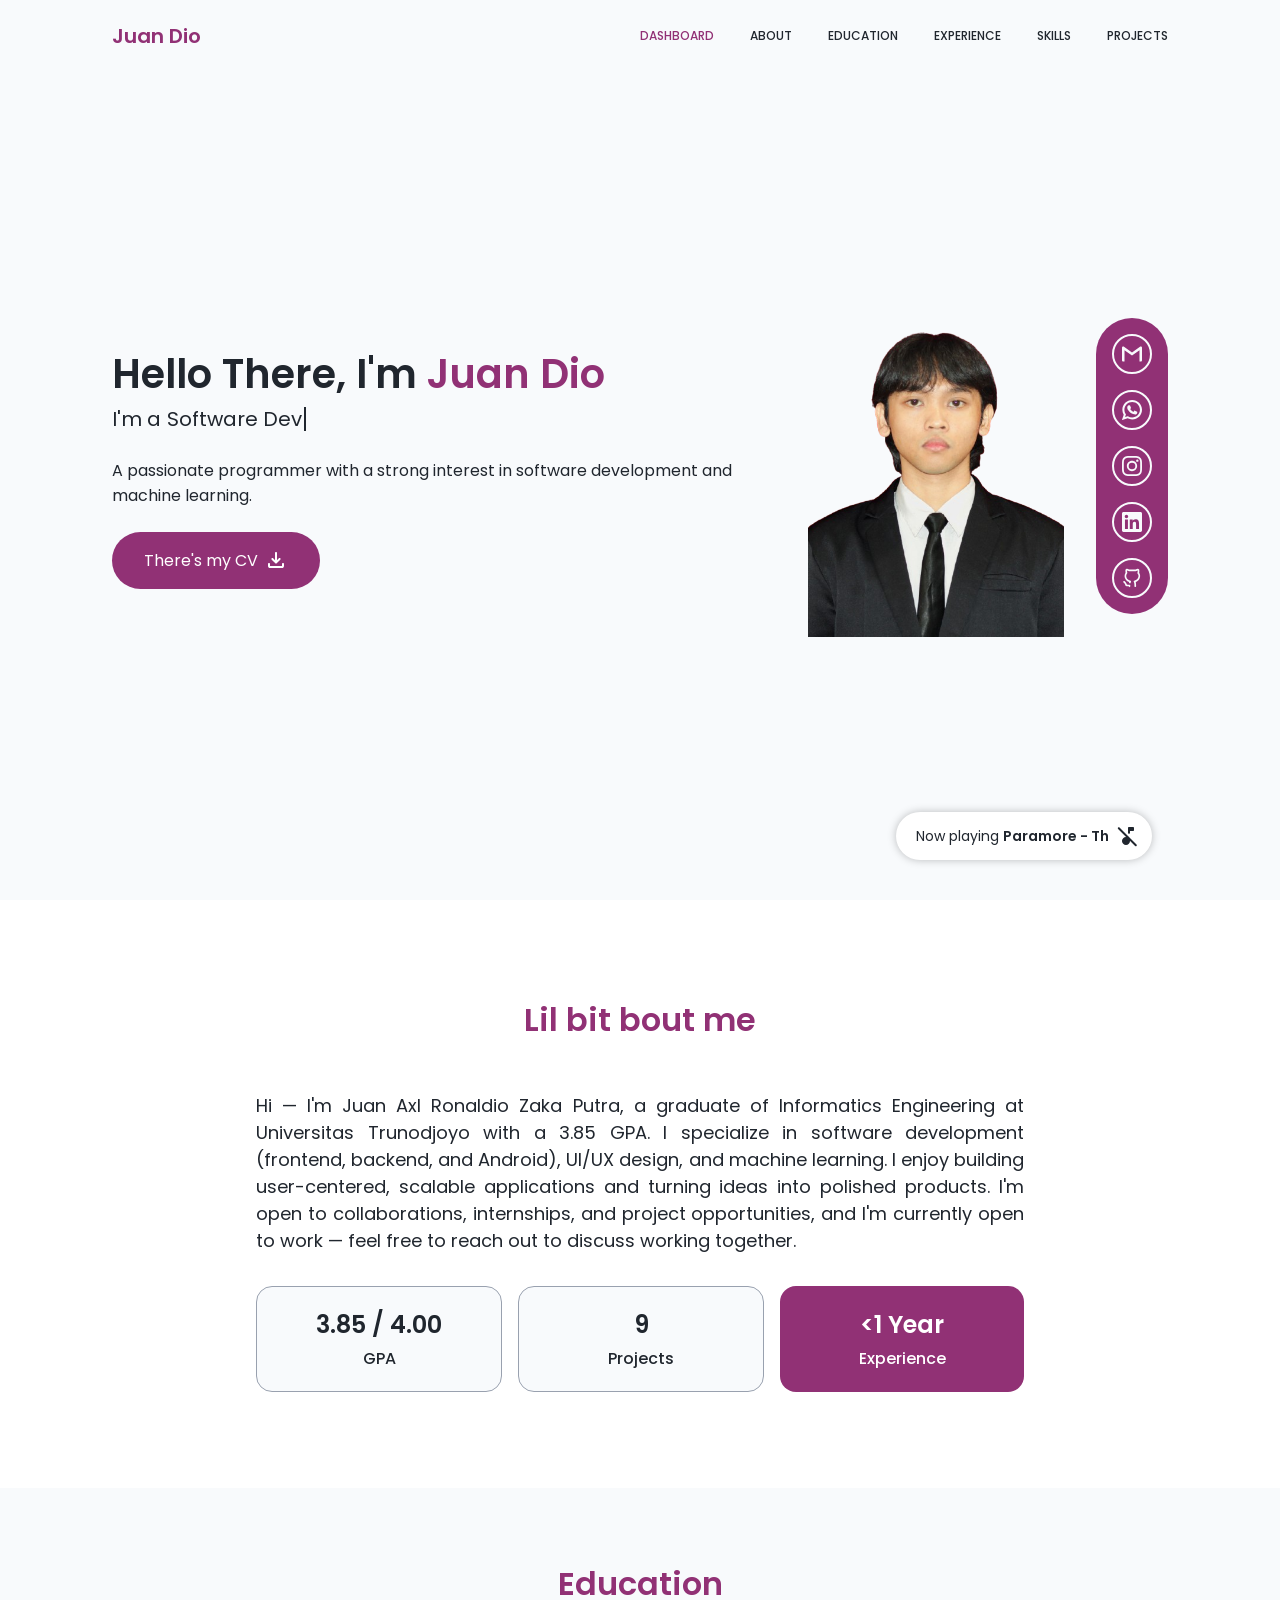
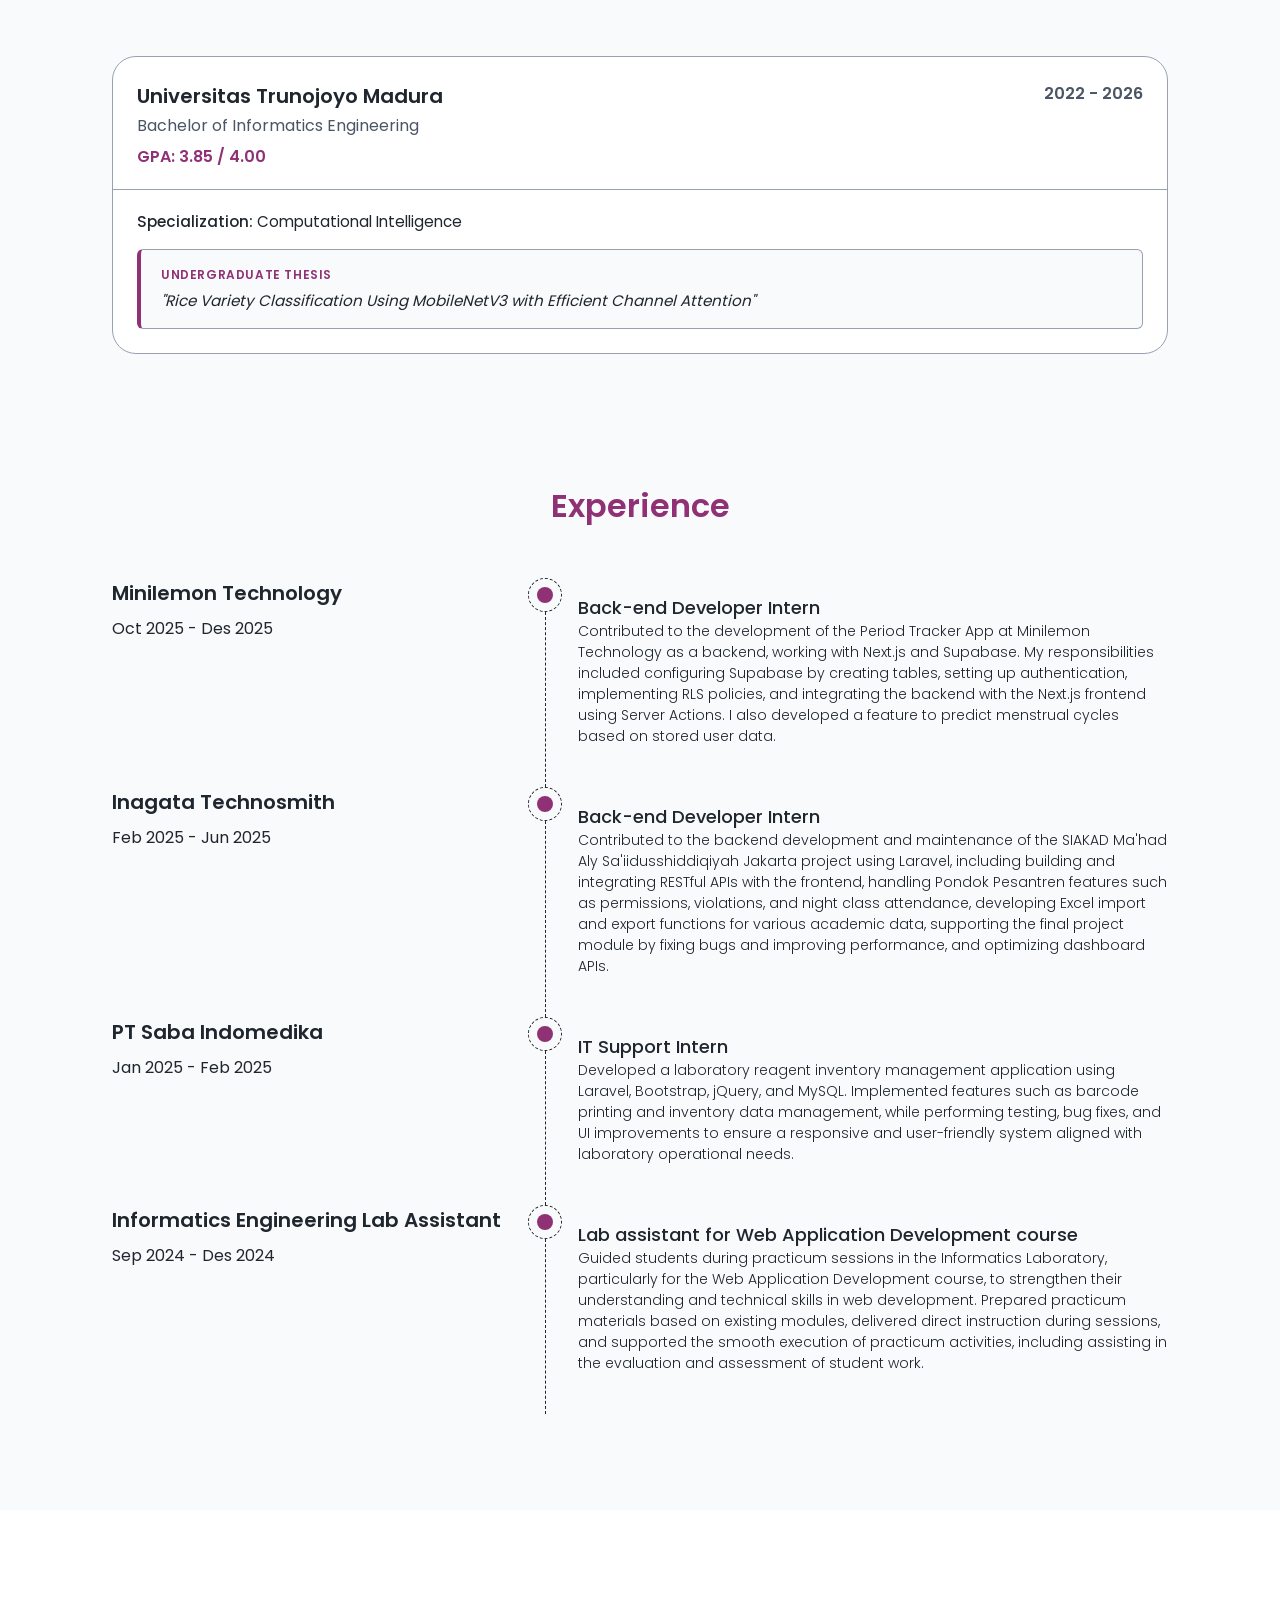
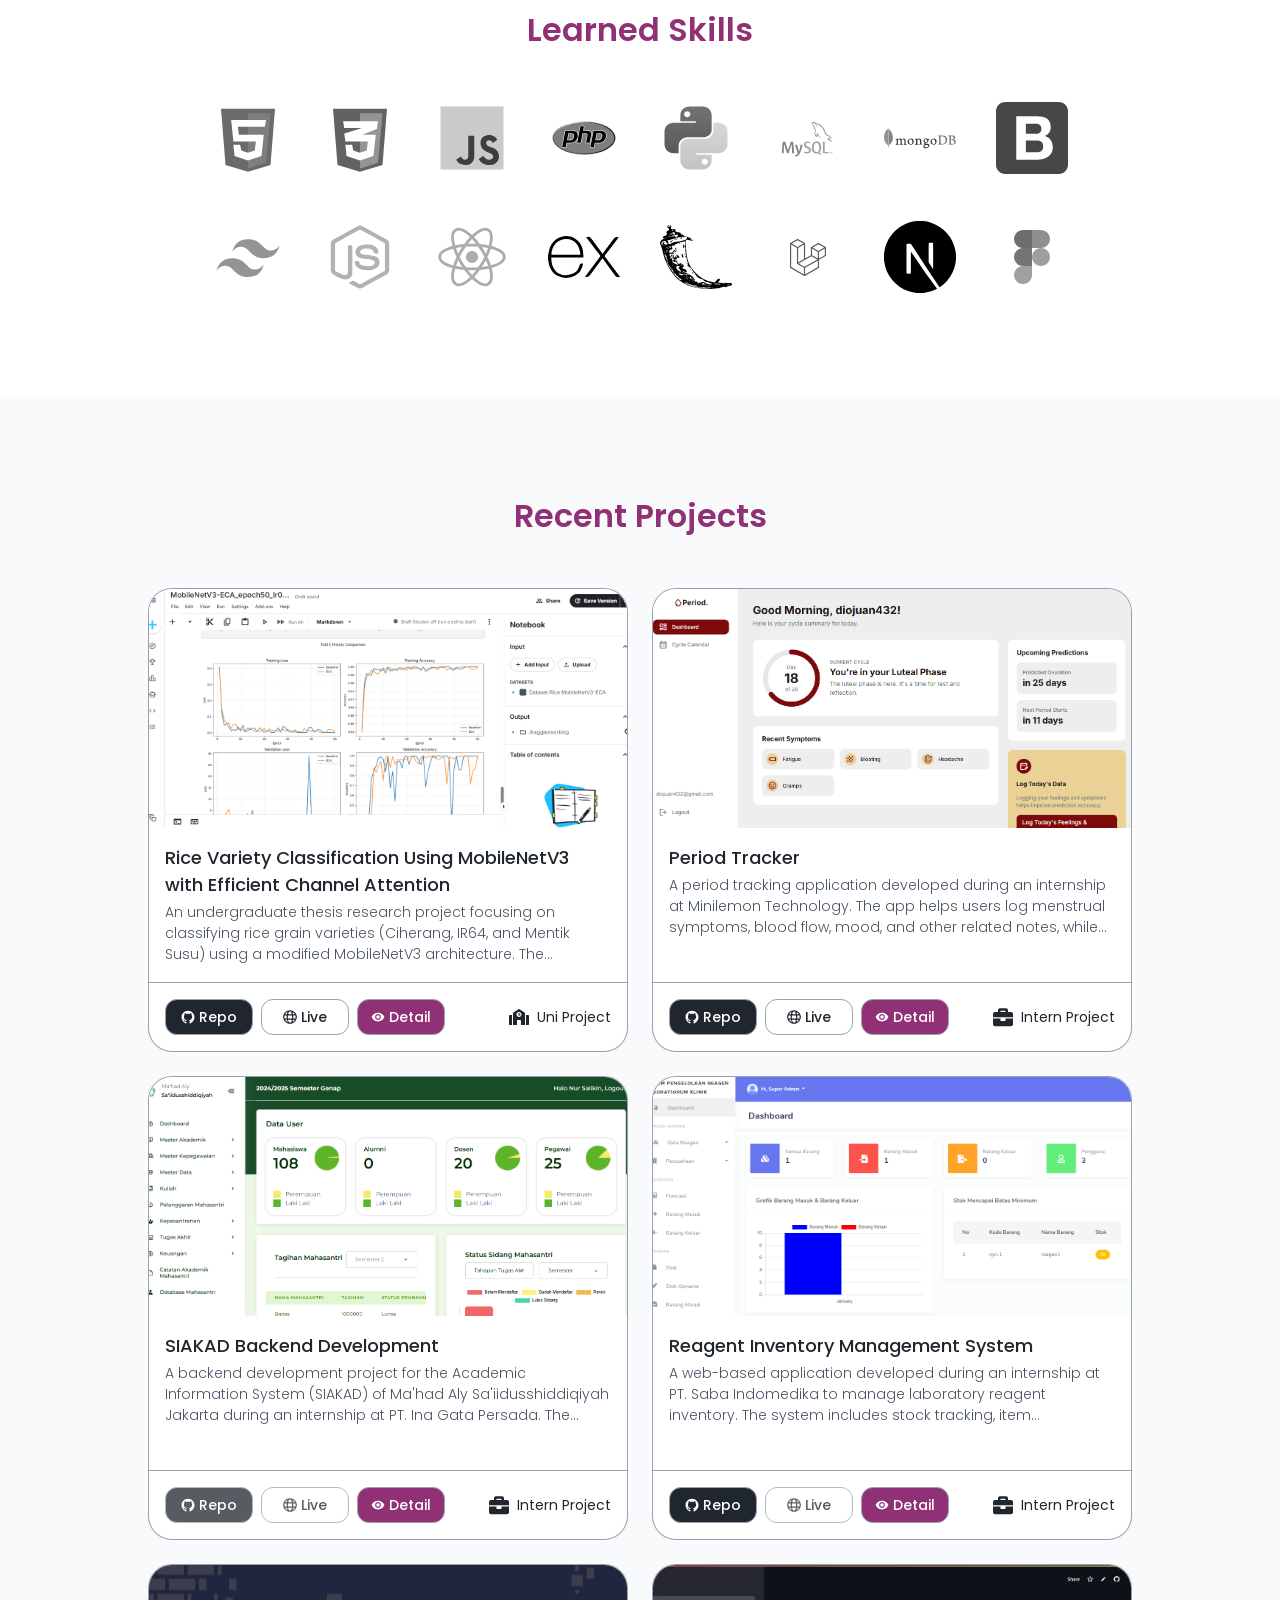
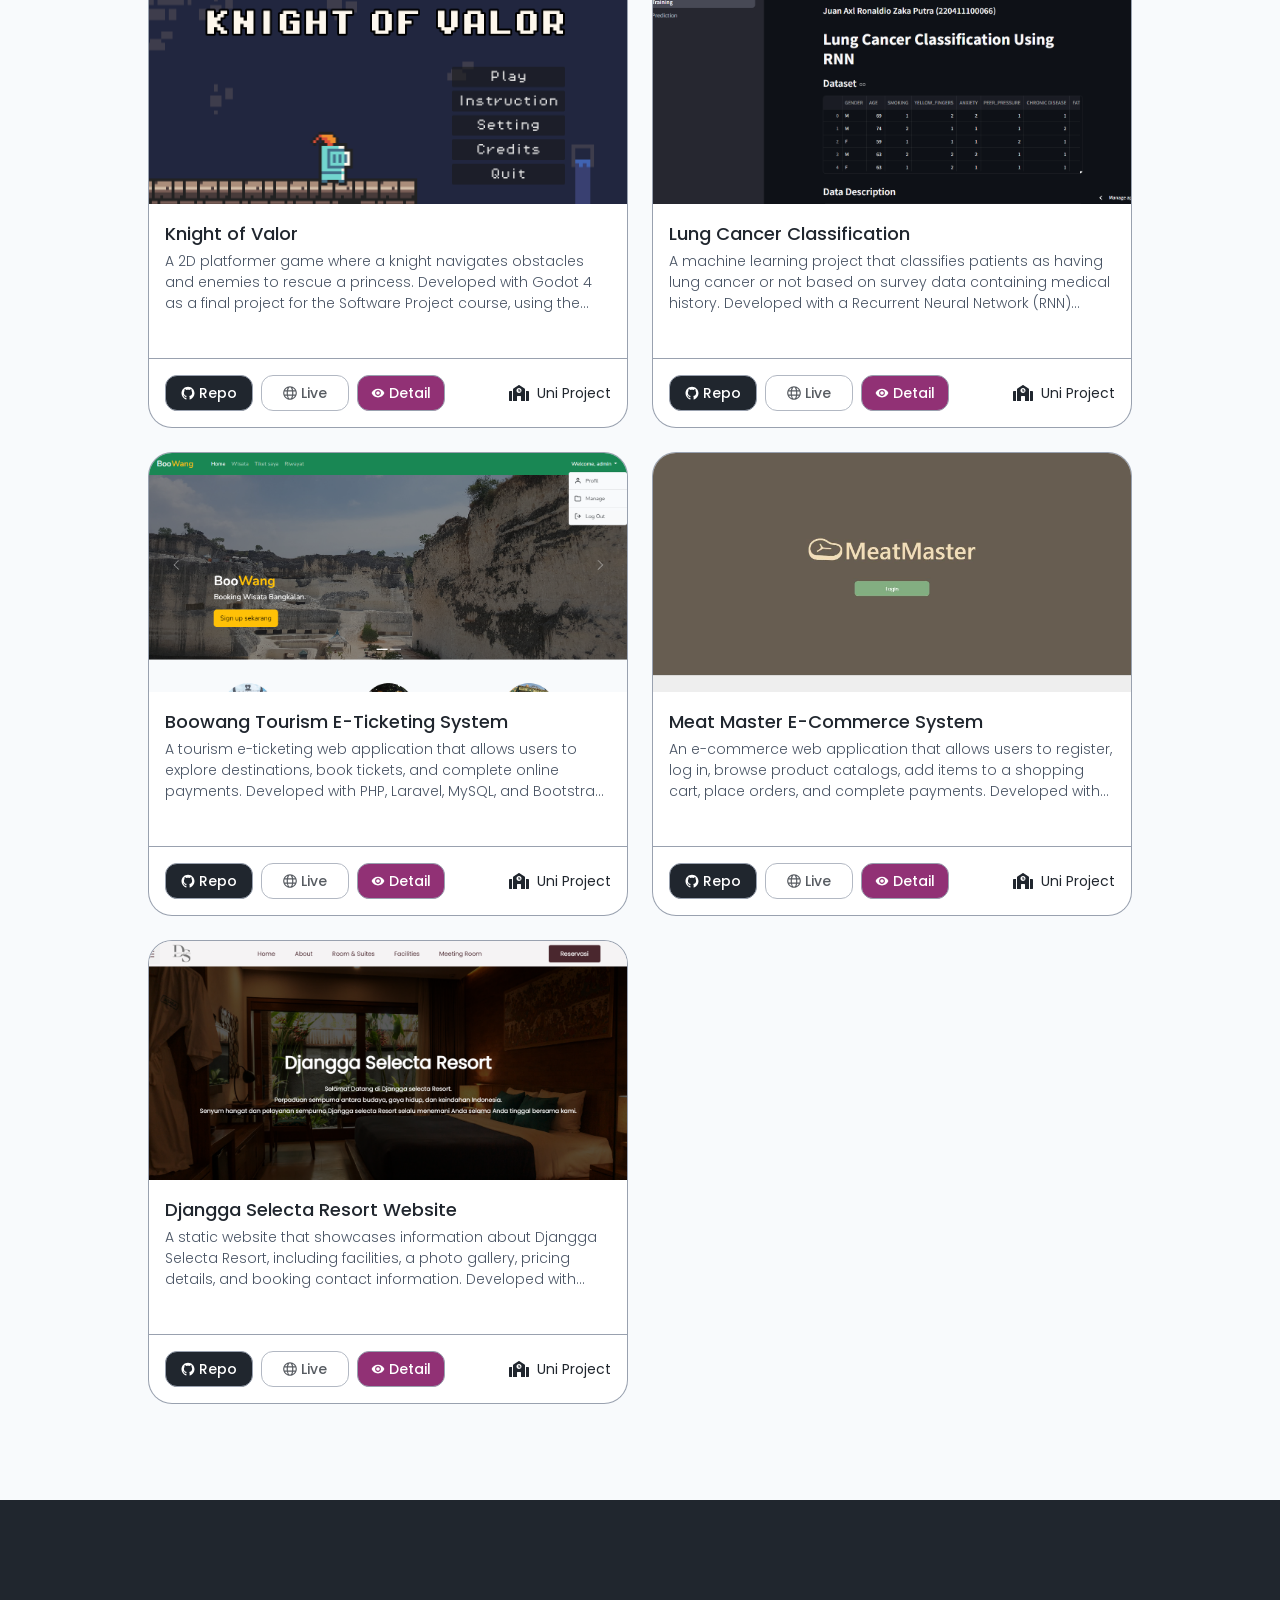
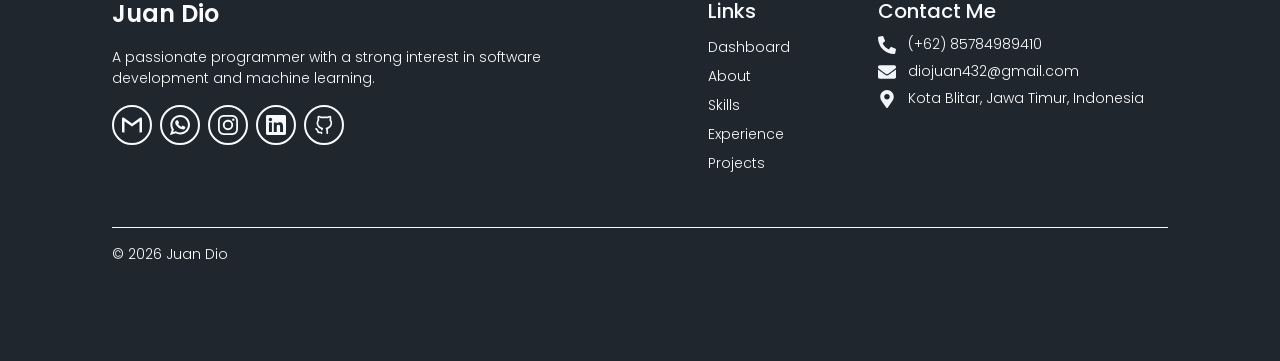
==== commit c5acb514: "fix: load splash core resources immediately and add lazy load attributes" ====
--- a/index.html
+++ b/index.html
@@ -1169,7 +1169,7 @@
     </section>
 
     <section id="music">
-      <audio id="background-music"></audio>
+      <audio id="background-music" preload="none"></audio>
 
       <button class="music-toggle">
         <span class="song-title-container">
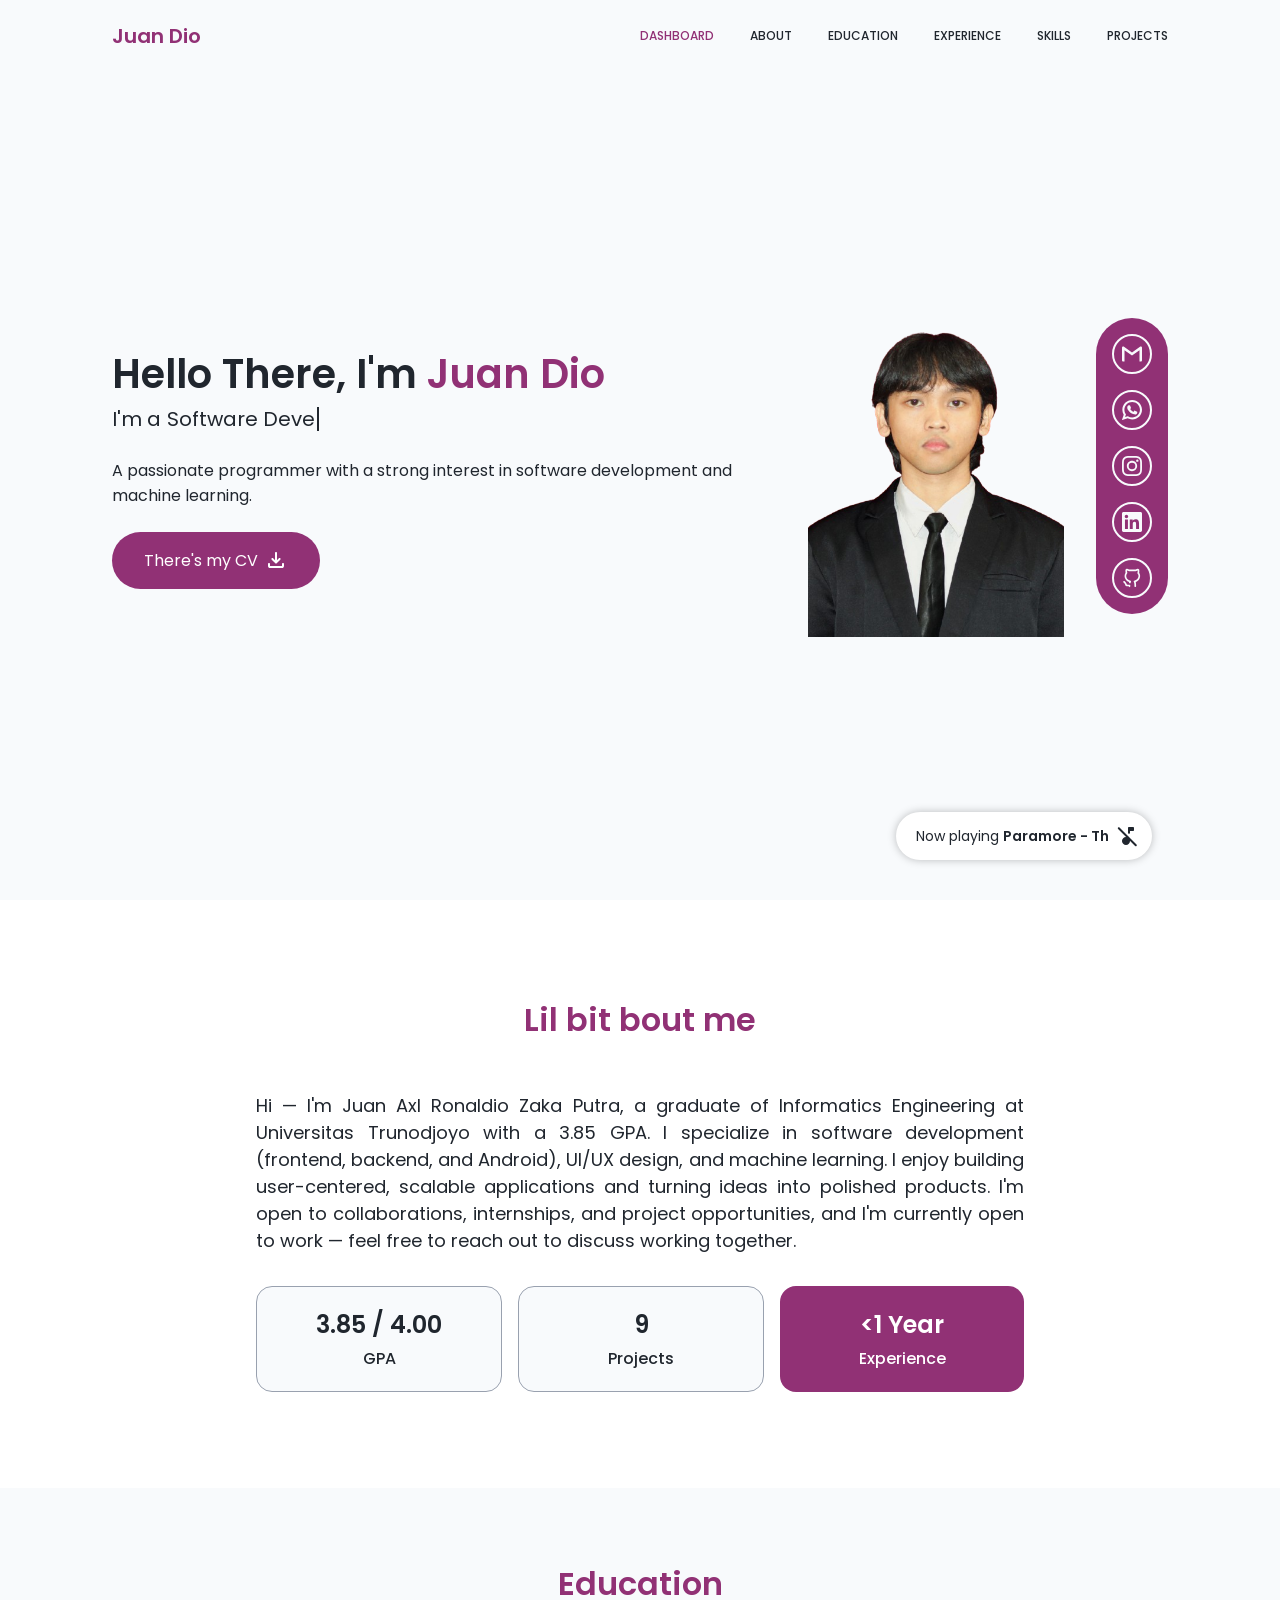
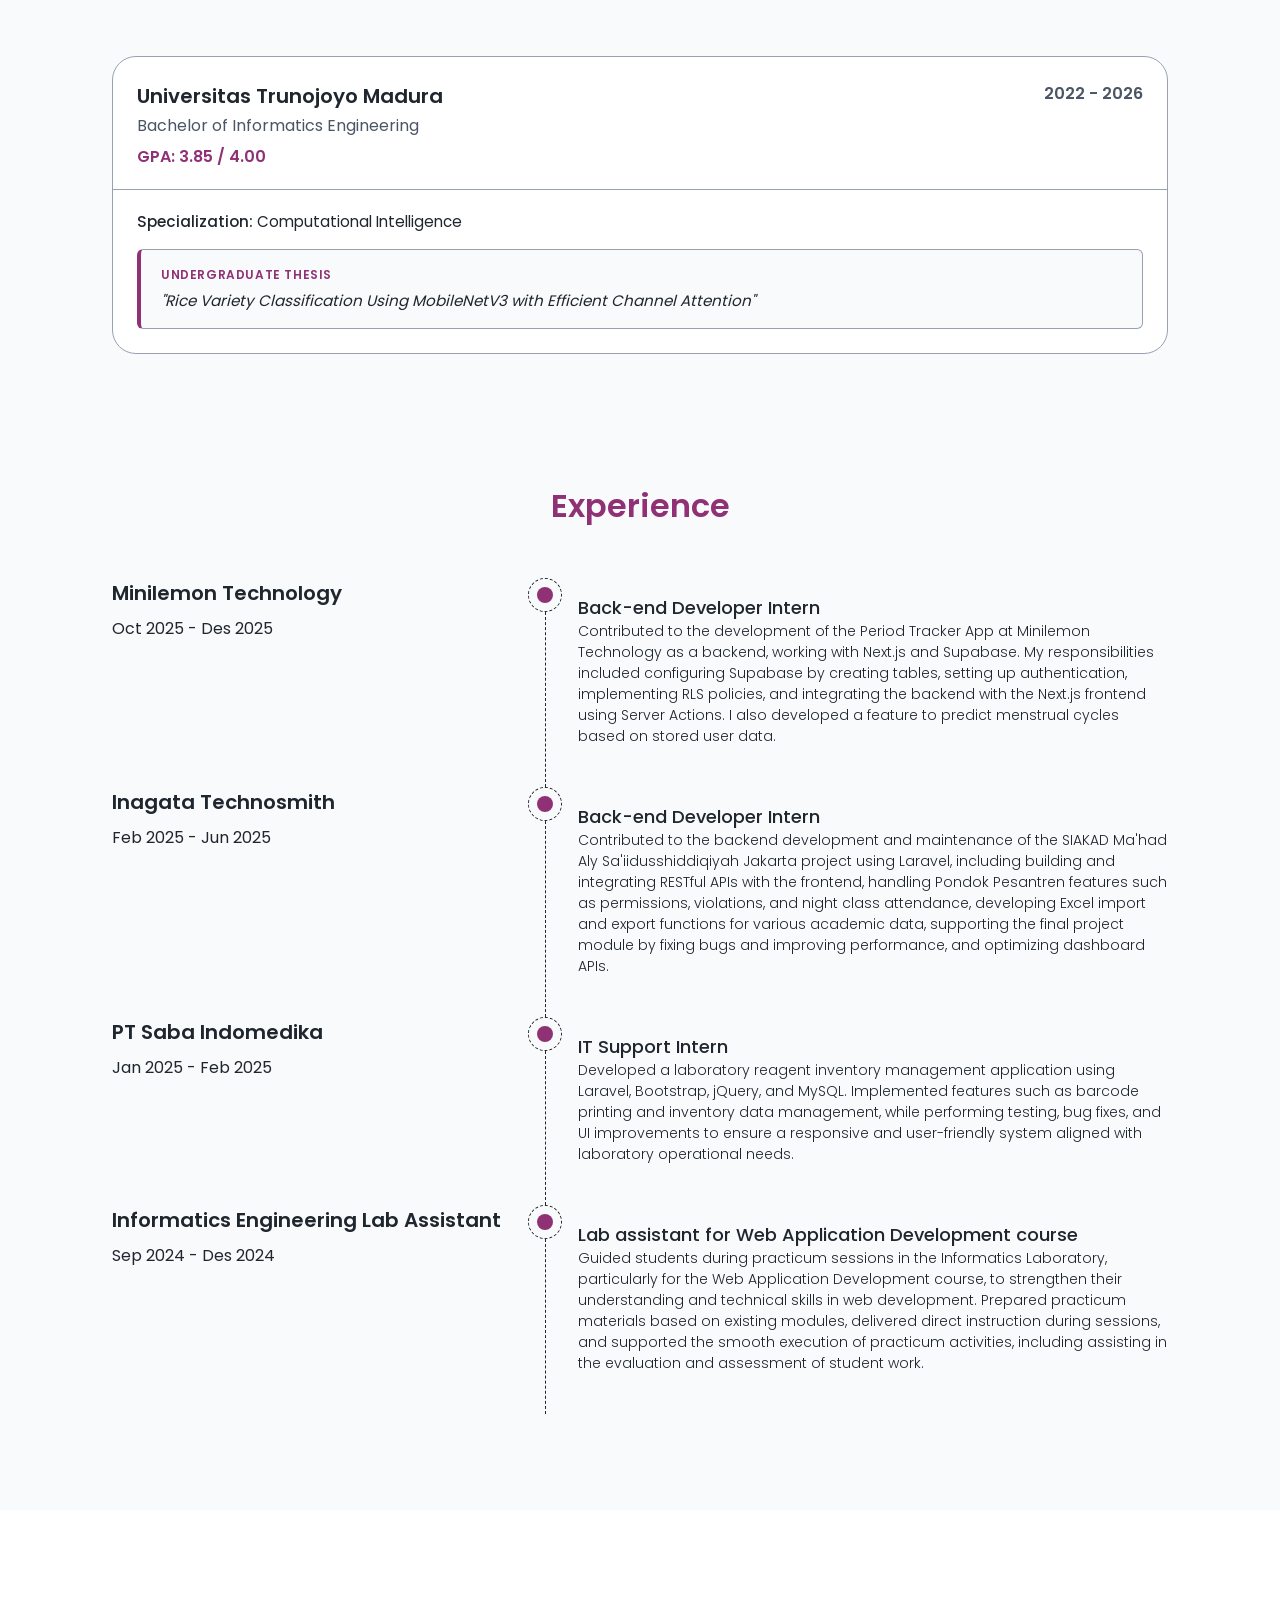
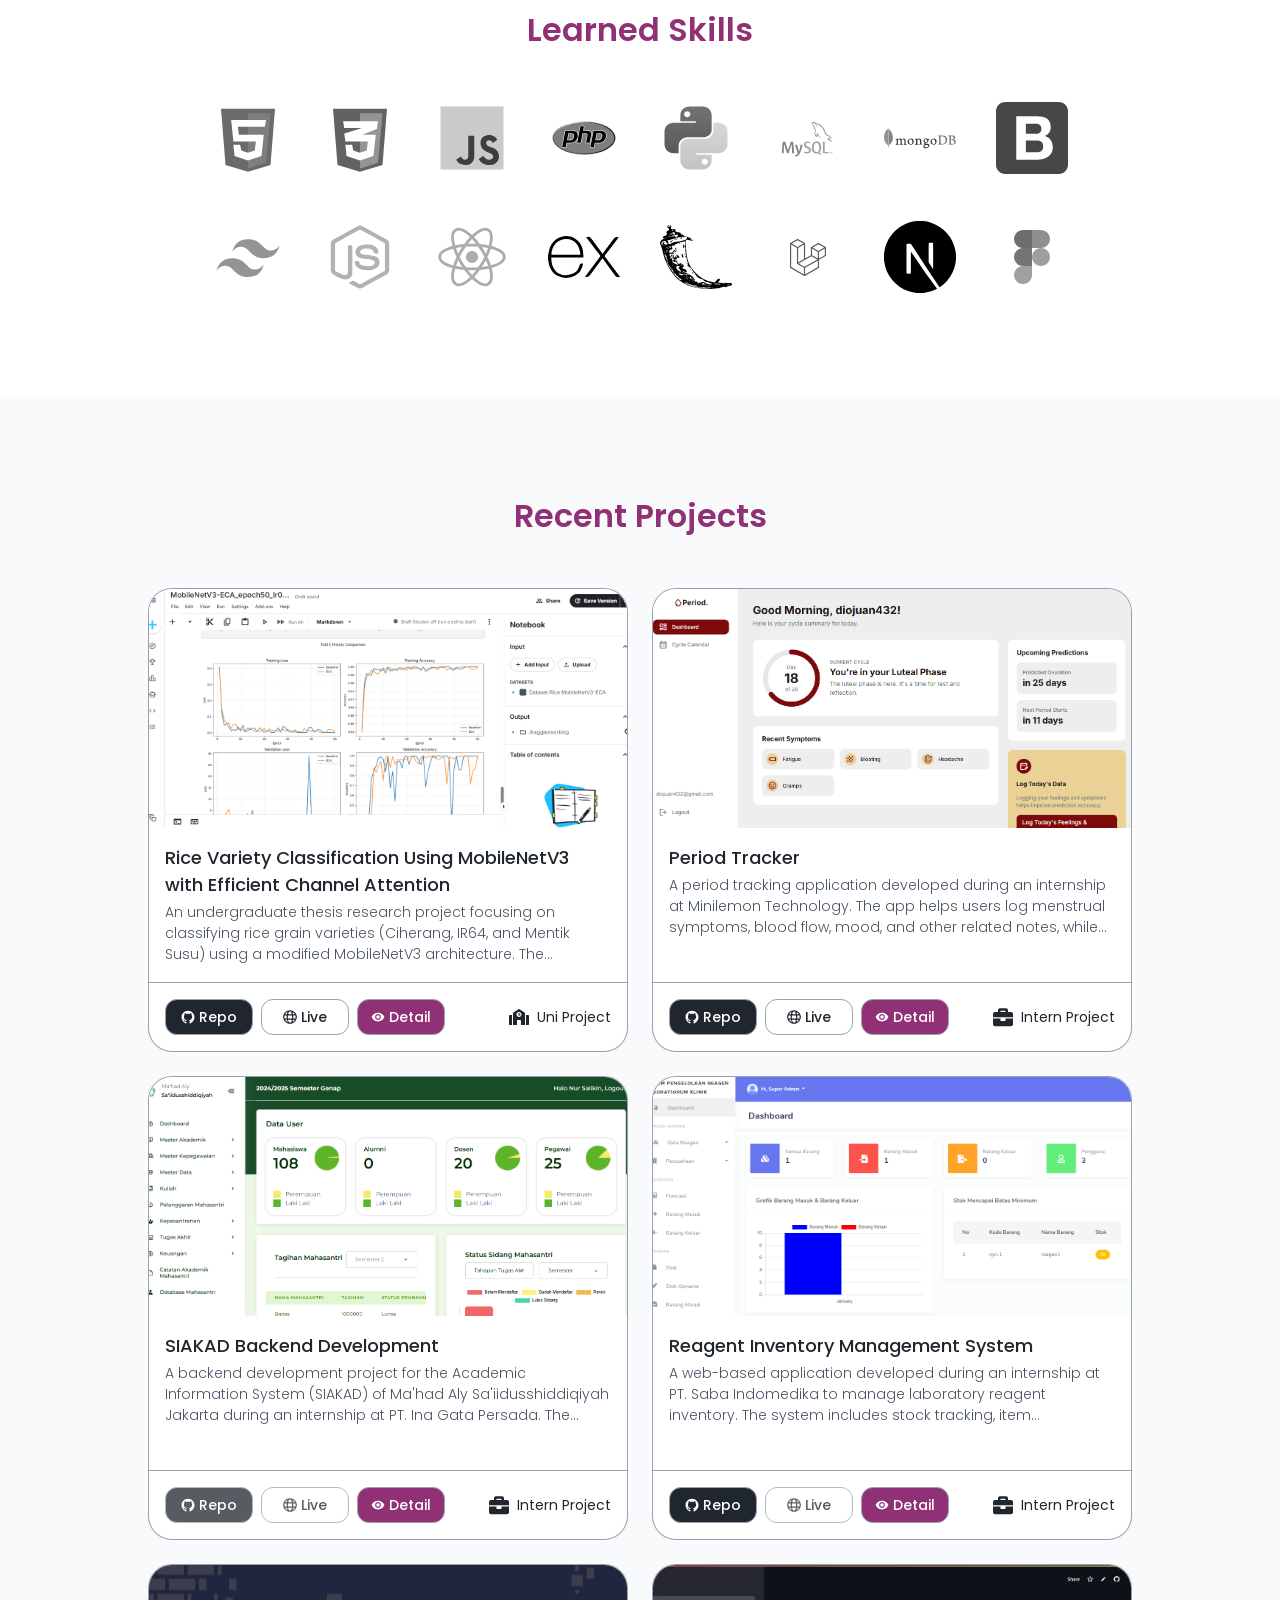
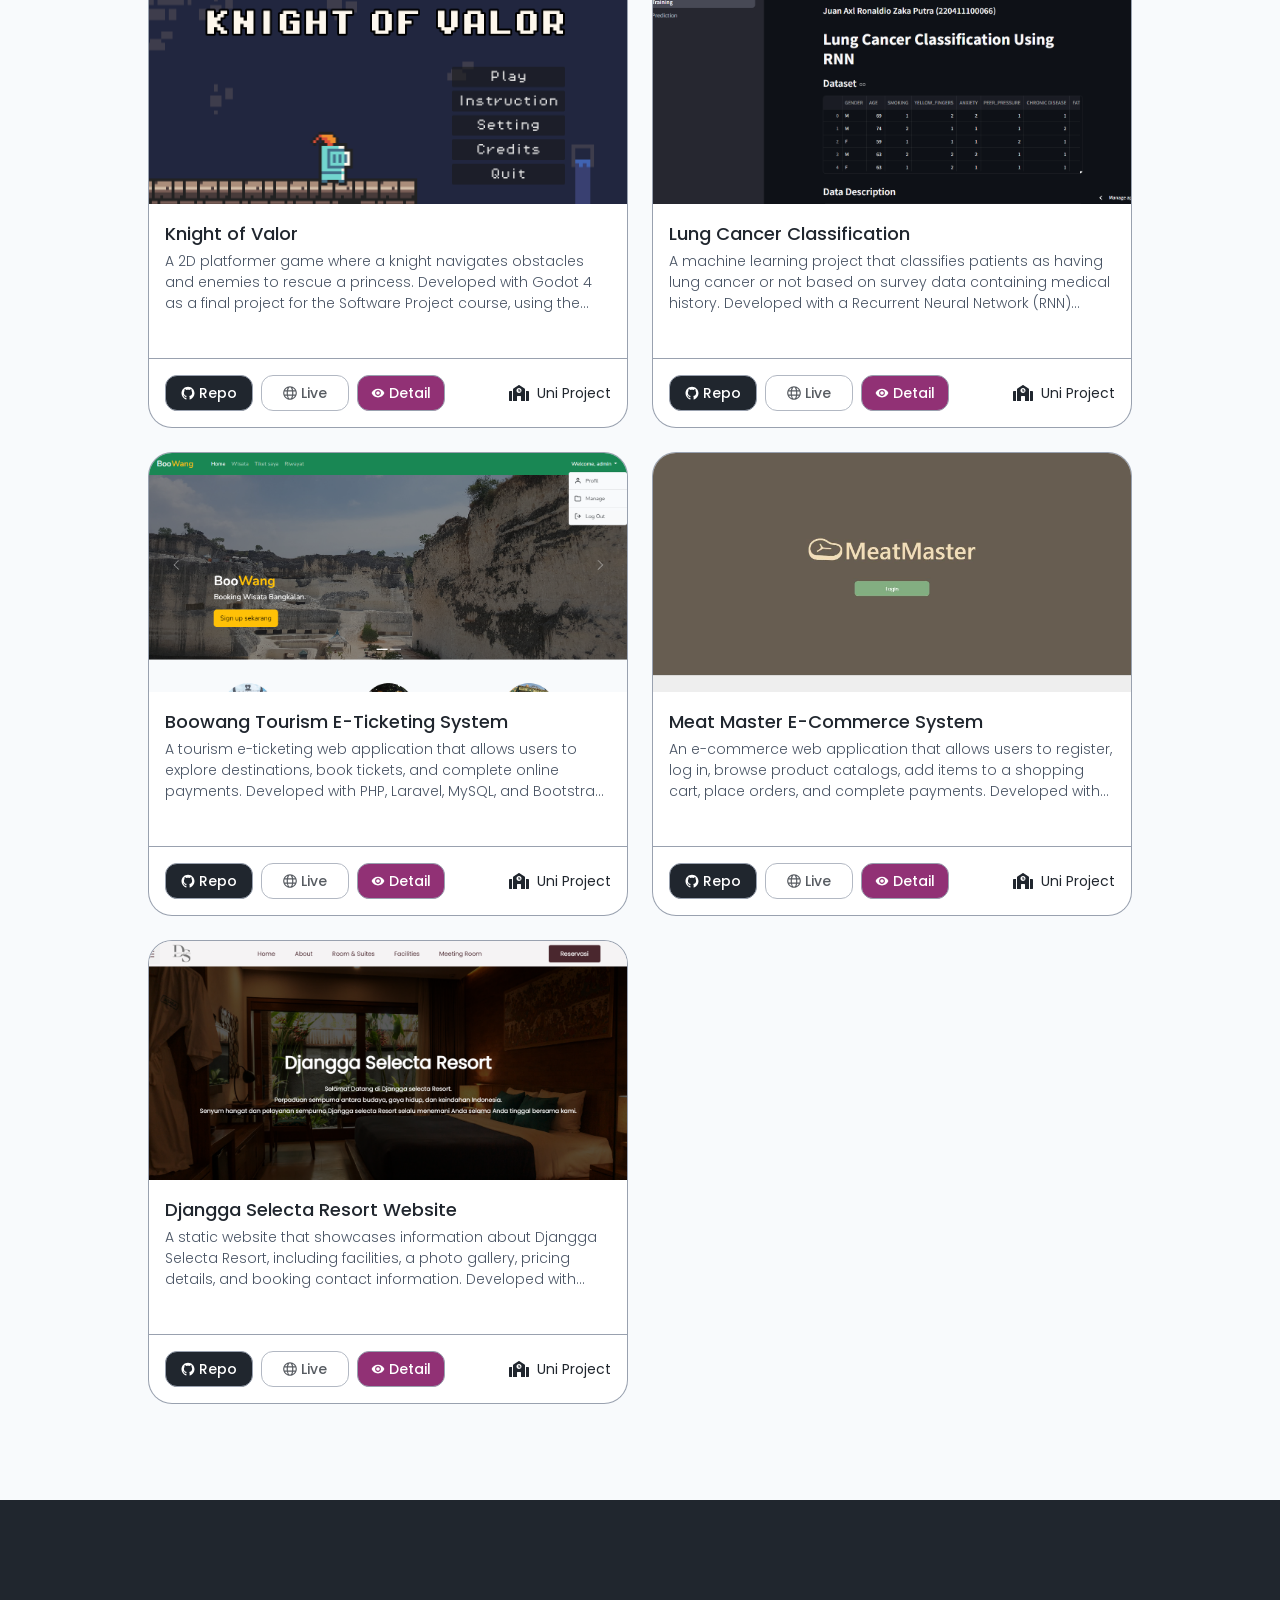
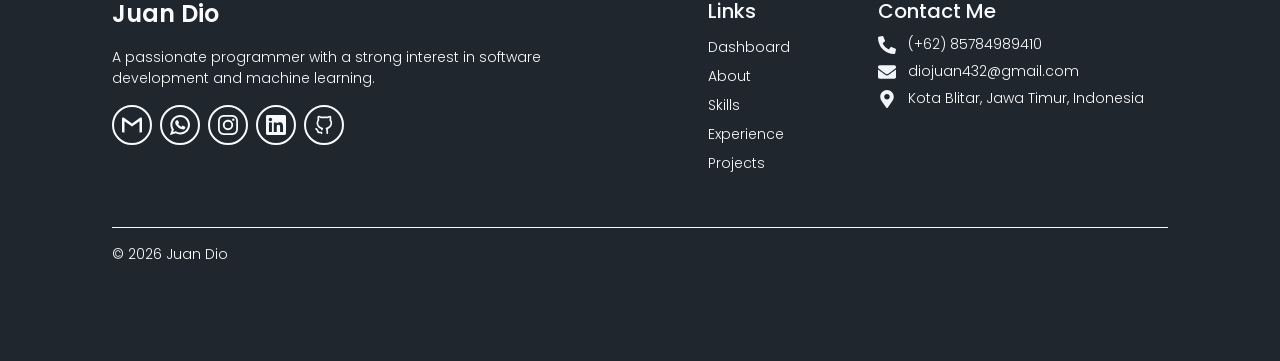
==== commit fca1f779: "fix: preload fonts and explicitly wait for document.fonts.load in splash screen" ====
--- a/index.html
+++ b/index.html
@@ -15,6 +15,10 @@
     <meta name="twitter:title" content="Juan Dio | Software Developer & Tech Enthusiast" />
     <meta name="twitter:description" content="Passionate programmer specialized in software development and machine learning." />
     <meta name="twitter:image" content="https://juan-dio.github.io/portfolio/assets/images/16_9.png" />
+    <link rel="preload" href="assets/fonts/Poppins/Poppins-Regular.ttf" as="font" type="font/truetype" crossorigin />
+    <link rel="preload" href="assets/fonts/Poppins/Poppins-Medium.ttf" as="font" type="font/truetype" crossorigin />
+    <link rel="preload" href="assets/fonts/Poppins/Poppins-SemiBold.ttf" as="font" type="font/truetype" crossorigin />
+    <link rel="preload" href="assets/images/hero1.png" as="image" />
     <link rel="stylesheet" href="styles/style.css" />
   </head>
   <body>
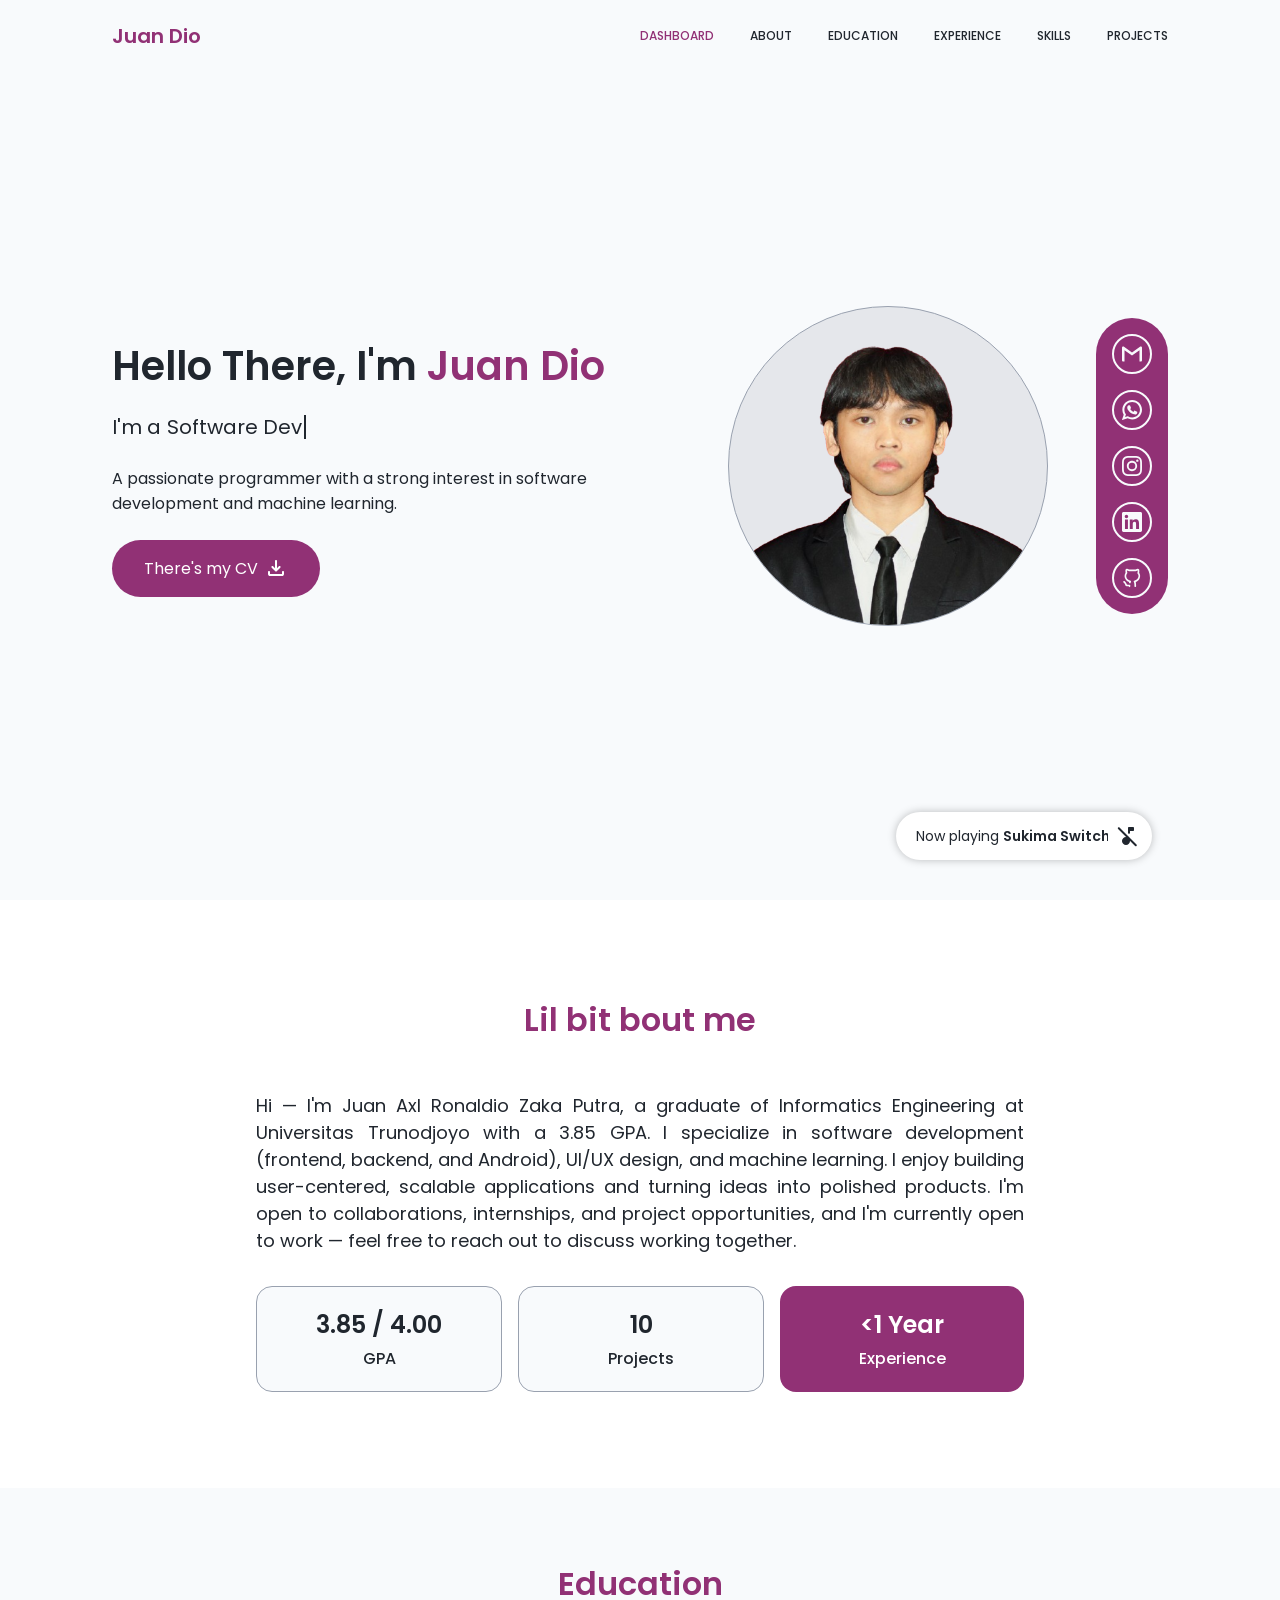
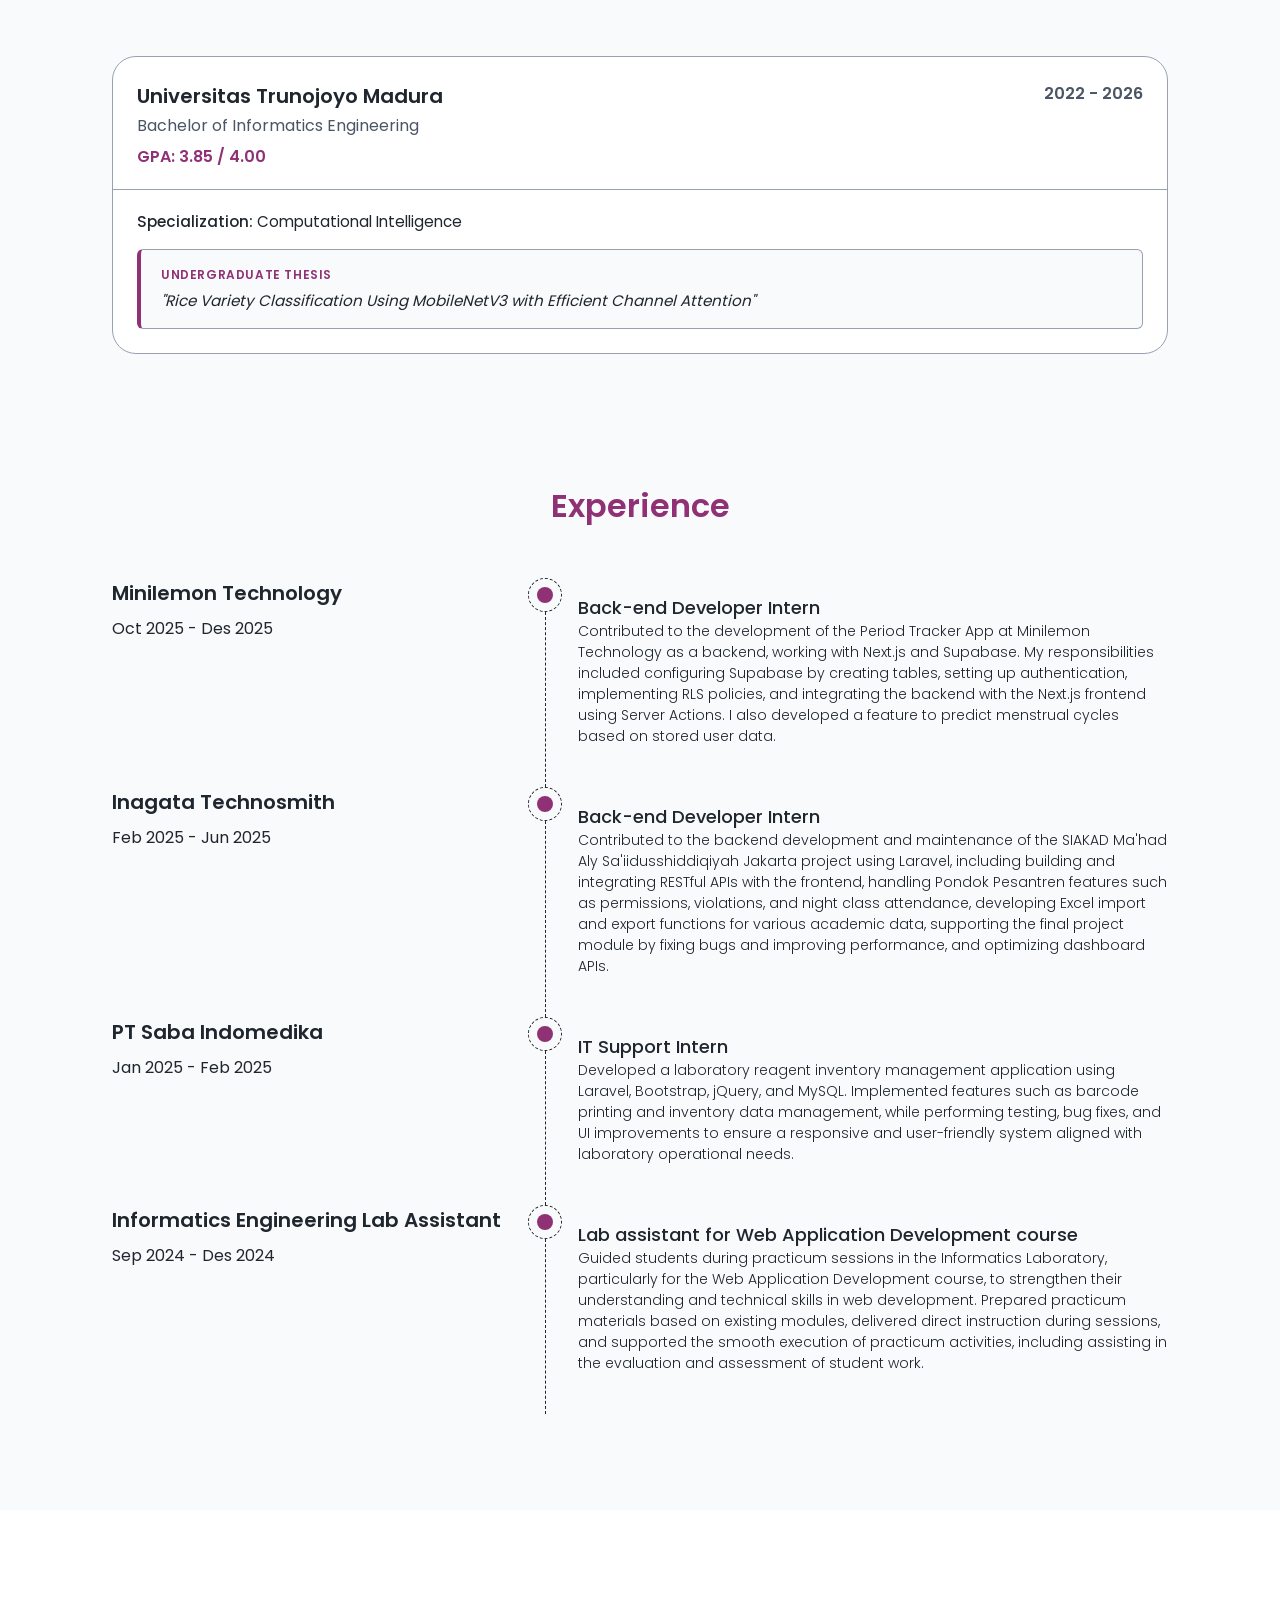
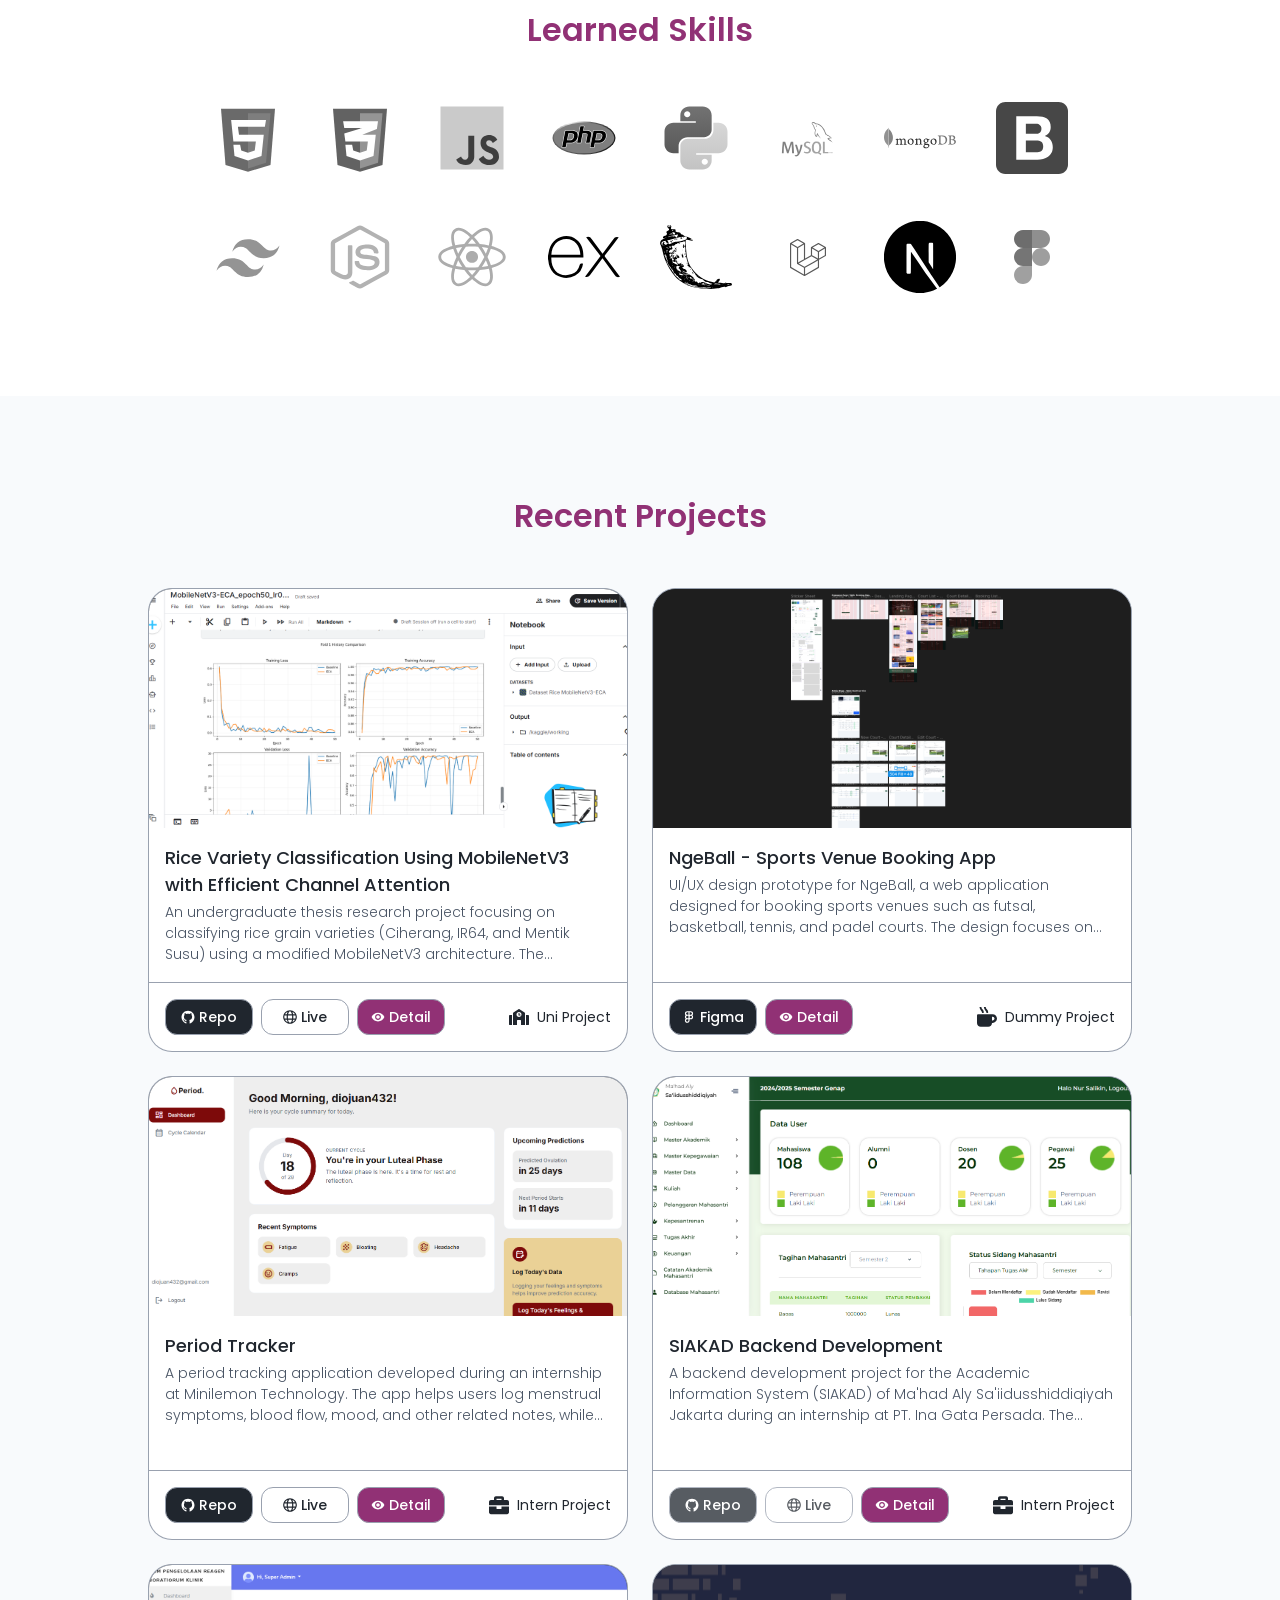
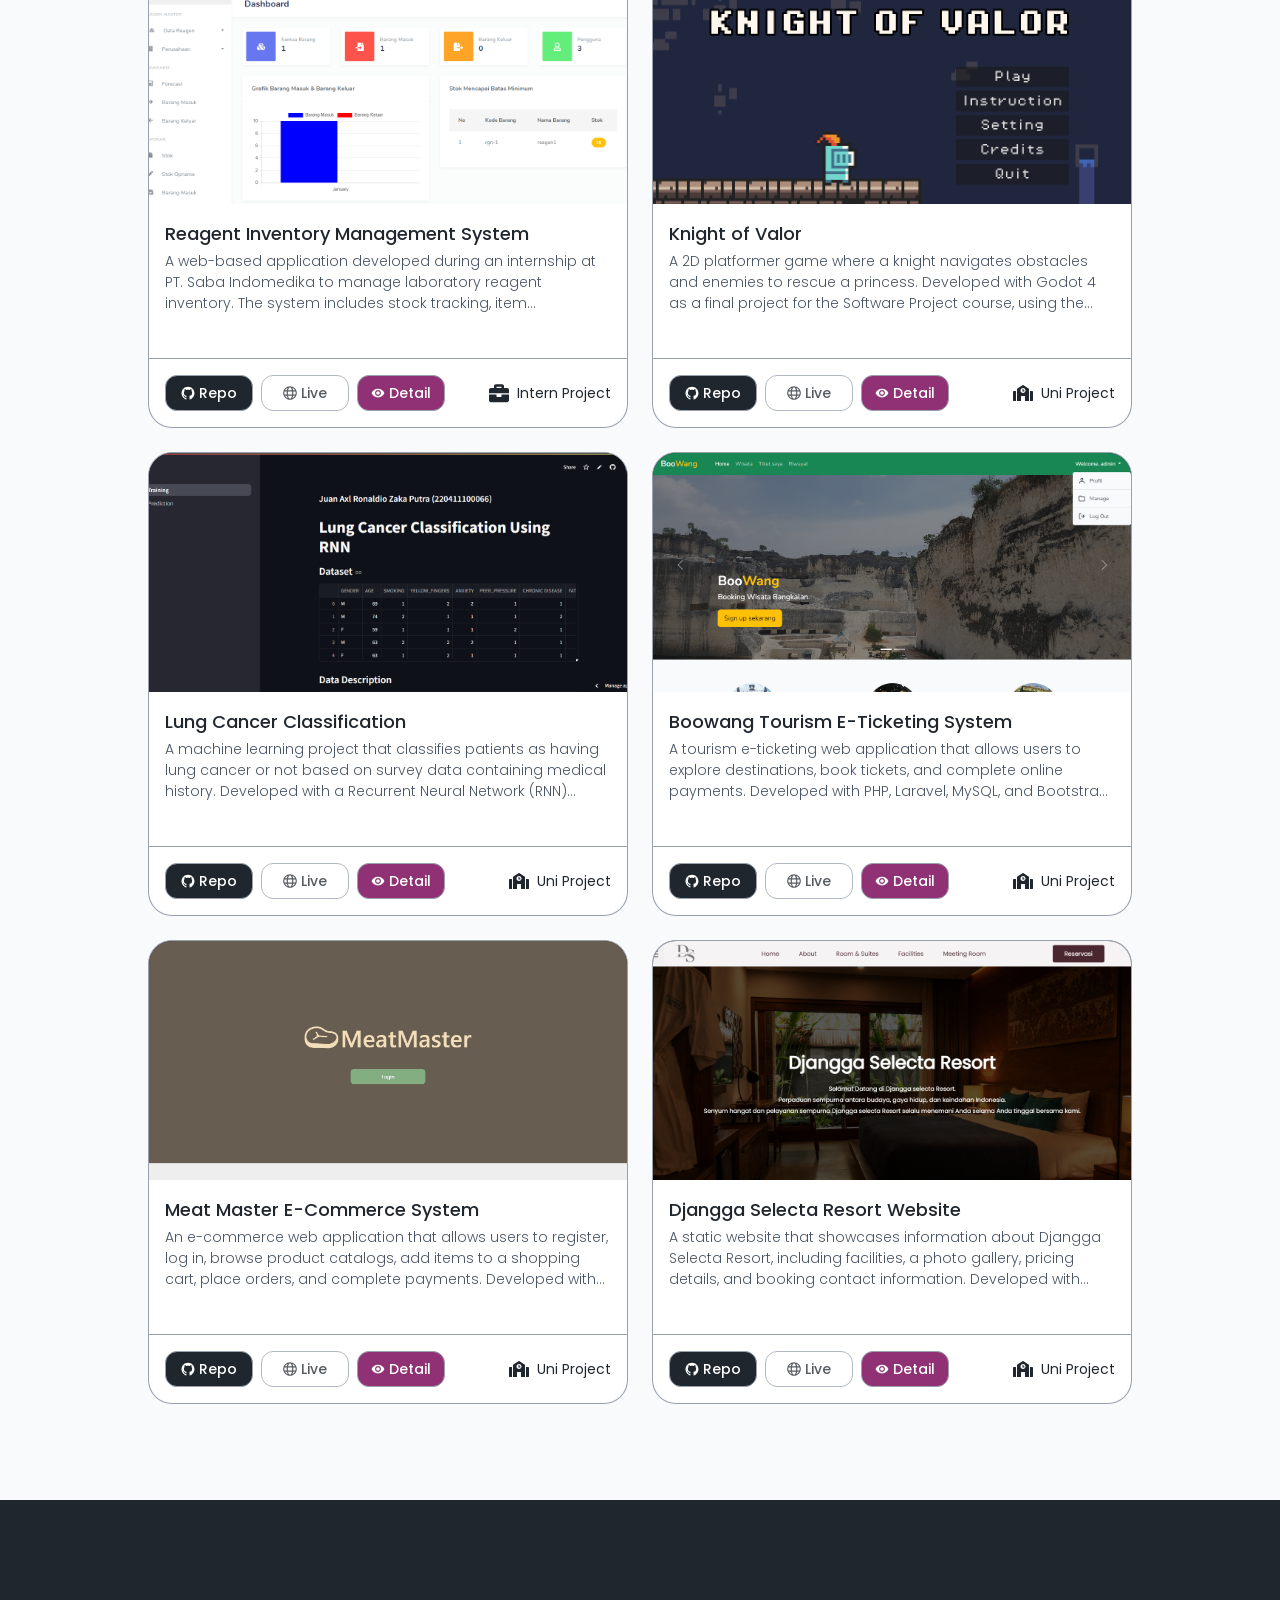
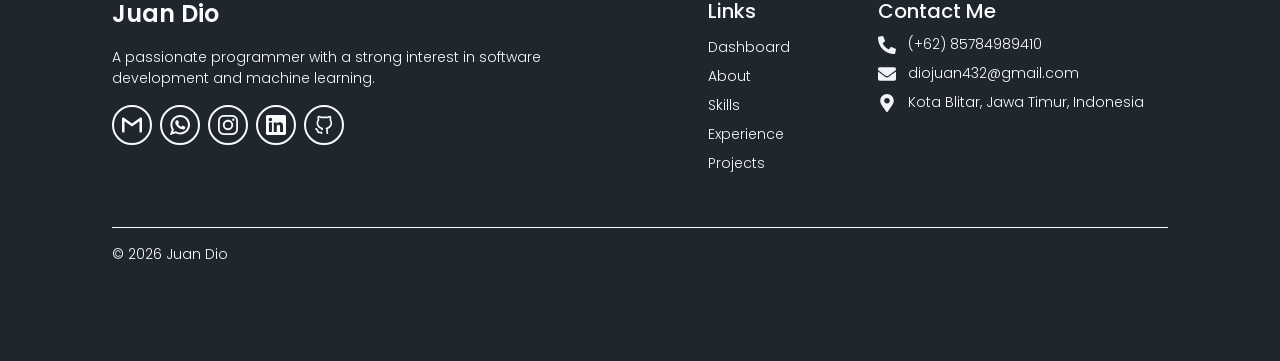
==== commit eaec0ba1: "style: update dashboard hero section layout and styling" ====
--- a/index.html
+++ b/index.html
@@ -4,20 +4,59 @@
     <meta charset="UTF-8" />
     <meta name="viewport" content="width=device-width, initial-scale=1.0" />
     <title>Juan Dio | Software Developer & Tech Enthusiast</title>
-    <meta name="description" content="Portfolio of Juan Dio, Informatics Engineering graduate specializing in software development, backend, frontend, Android, UI/UX, and machine learning." />
+    <meta
+      name="description"
+      content="Portfolio of Juan Dio, Informatics Engineering graduate specializing in software development, backend, frontend, Android, UI/UX, and machine learning."
+    />
     <meta property="og:site_name" content="Juan Dio Portfolio" />
-    <meta property="og:title" content="Juan Dio | Software Developer & Tech Enthusiast" />
-    <meta property="og:description" content="Passionate programmer with a strong interest in software development and machine learning." />
-    <meta property="og:image" content="https://juan-dio.github.io/portfolio/assets/images/16_9.png" />
+    <meta
+      property="og:title"
+      content="Juan Dio | Software Developer & Tech Enthusiast"
+    />
+    <meta
+      property="og:description"
+      content="Passionate programmer with a strong interest in software development and machine learning."
+    />
+    <meta
+      property="og:image"
+      content="https://juan-dio.github.io/portfolio/assets/images/16_9.png"
+    />
     <meta property="og:url" content="https://juan-dio.github.io/portfolio/" />
     <meta property="og:type" content="website" />
     <meta name="twitter:card" content="summary_large_image" />
-    <meta name="twitter:title" content="Juan Dio | Software Developer & Tech Enthusiast" />
-    <meta name="twitter:description" content="Passionate programmer specialized in software development and machine learning." />
-    <meta name="twitter:image" content="https://juan-dio.github.io/portfolio/assets/images/16_9.png" />
-    <link rel="preload" href="assets/fonts/Poppins/Poppins-Regular.ttf" as="font" type="font/truetype" crossorigin />
-    <link rel="preload" href="assets/fonts/Poppins/Poppins-Medium.ttf" as="font" type="font/truetype" crossorigin />
-    <link rel="preload" href="assets/fonts/Poppins/Poppins-SemiBold.ttf" as="font" type="font/truetype" crossorigin />
+    <meta
+      name="twitter:title"
+      content="Juan Dio | Software Developer & Tech Enthusiast"
+    />
+    <meta
+      name="twitter:description"
+      content="Passionate programmer specialized in software development and machine learning."
+    />
+    <meta
+      name="twitter:image"
+      content="https://juan-dio.github.io/portfolio/assets/images/16_9.png"
+    />
+    <link
+      rel="preload"
+      href="assets/fonts/Poppins/Poppins-Regular.ttf"
+      as="font"
+      type="font/truetype"
+      crossorigin
+    />
+    <link
+      rel="preload"
+      href="assets/fonts/Poppins/Poppins-Medium.ttf"
+      as="font"
+      type="font/truetype"
+      crossorigin
+    />
+    <link
+      rel="preload"
+      href="assets/fonts/Poppins/Poppins-SemiBold.ttf"
+      as="font"
+      type="font/truetype"
+      crossorigin
+    />
     <link rel="preload" href="assets/images/hero1.png" as="image" />
     <link rel="stylesheet" href="styles/style.css" />
   </head>
@@ -61,7 +100,10 @@
         <div class="dashboard-content">
           <div class="dashboard-item">
             <div class="intro">
-              <h2>Hello There, I'm <span id="name">Juan Dio</span></h2>
+              <h2>
+                Hello There, <br class="new-line" />I'm
+                <span id="name">Juan Dio</span>
+              </h2>
               <div class="typing-container">
                 I'm a <span id="sentence" class="sentence"></span>
                 <span class="input-cursor"></span>
@@ -88,7 +130,9 @@
             </button>
           </div>
           <div class="dashboard-item">
-            <img src="assets/images/hero1.png" alt="hero image" />
+            <div class="hero">
+              <img src="assets/images/hero1.png" alt="hero image" />
+            </div>
           </div>
           <aside>
             <div class="social-container">
@@ -225,11 +269,15 @@
               </div>
               <div class="card-body">
                 <div class="field">
-                  <span class="label">Specialization:</span> Computational Intelligence
+                  <span class="label">Specialization:</span> Computational
+                  Intelligence
                 </div>
                 <div class="thesis-box">
                   <span class="thesis-label">Undergraduate Thesis</span>
-                  <p class="thesis-title">"Rice Variety Classification Using MobileNetV3 with Efficient Channel Attention"</p>
+                  <p class="thesis-title">
+                    "Rice Variety Classification Using MobileNetV3 with
+                    Efficient Channel Attention"
+                  </p>
                 </div>
               </div>
             </div>
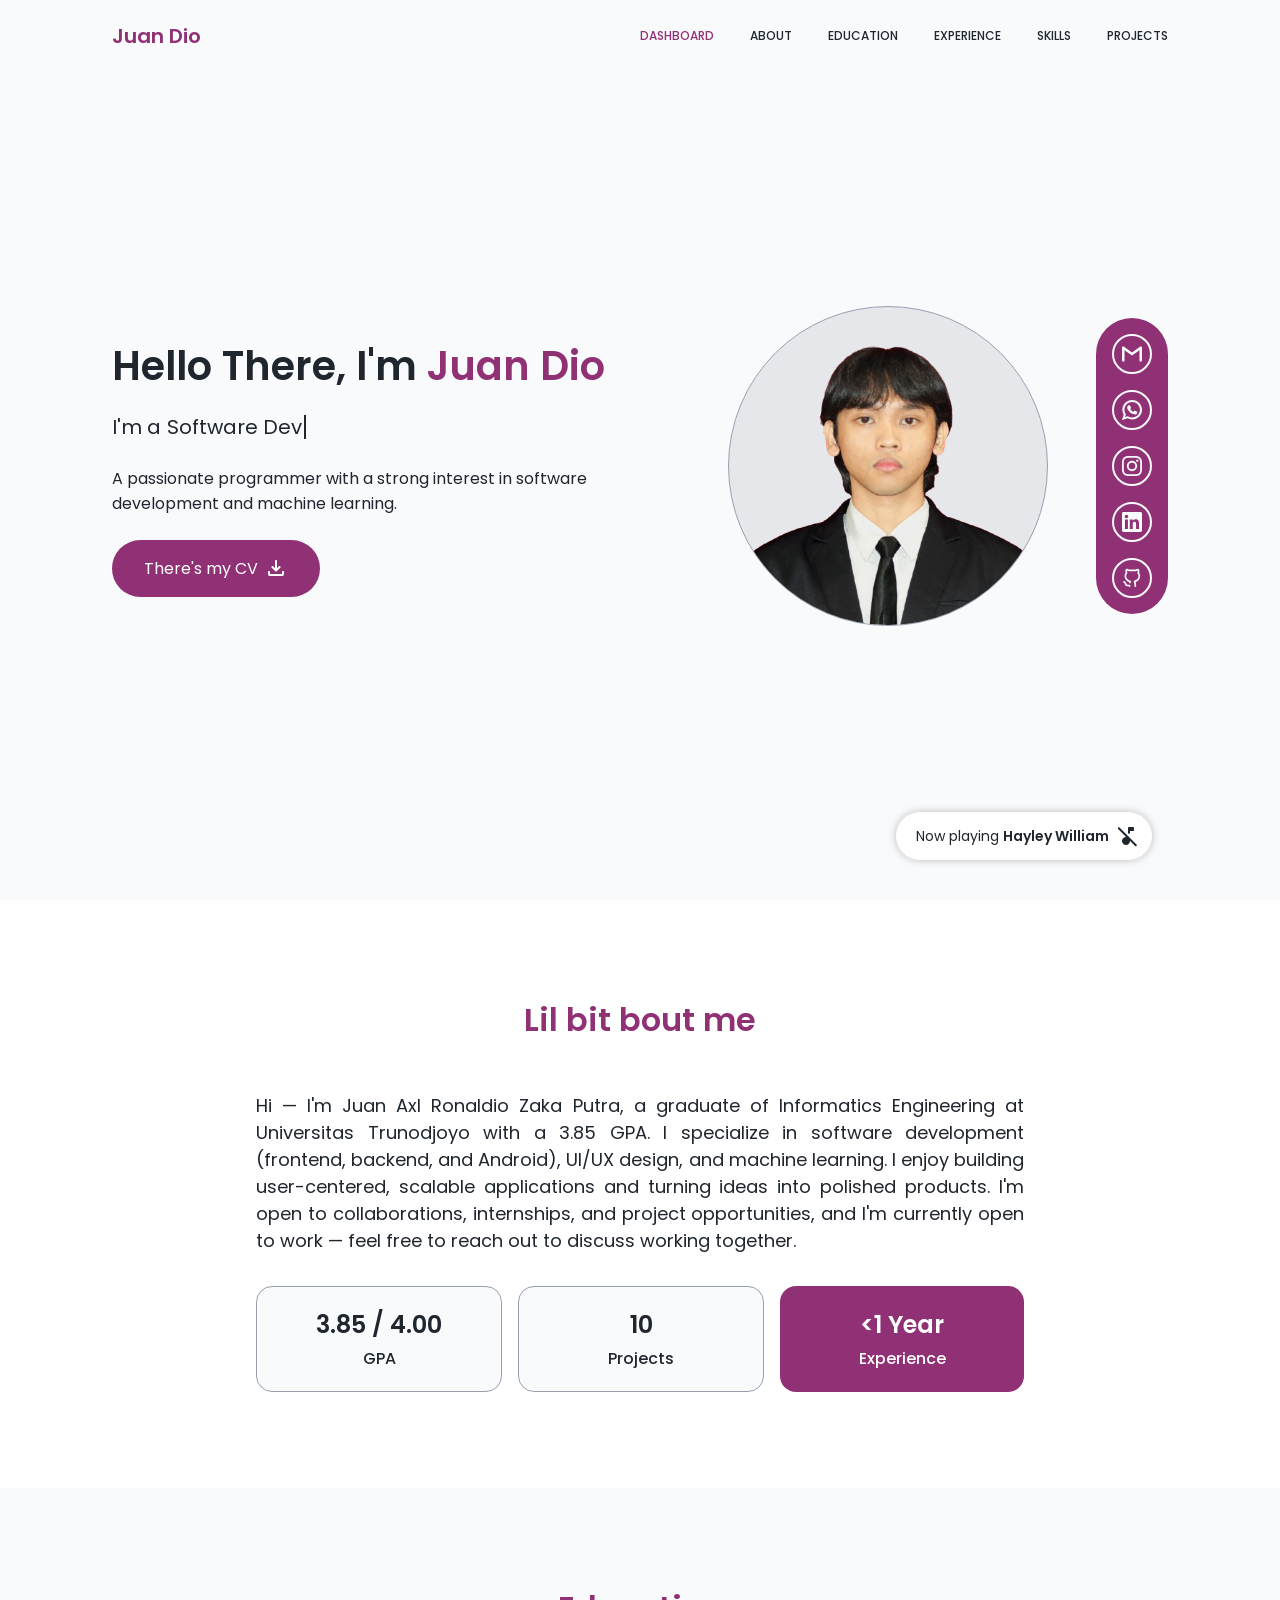
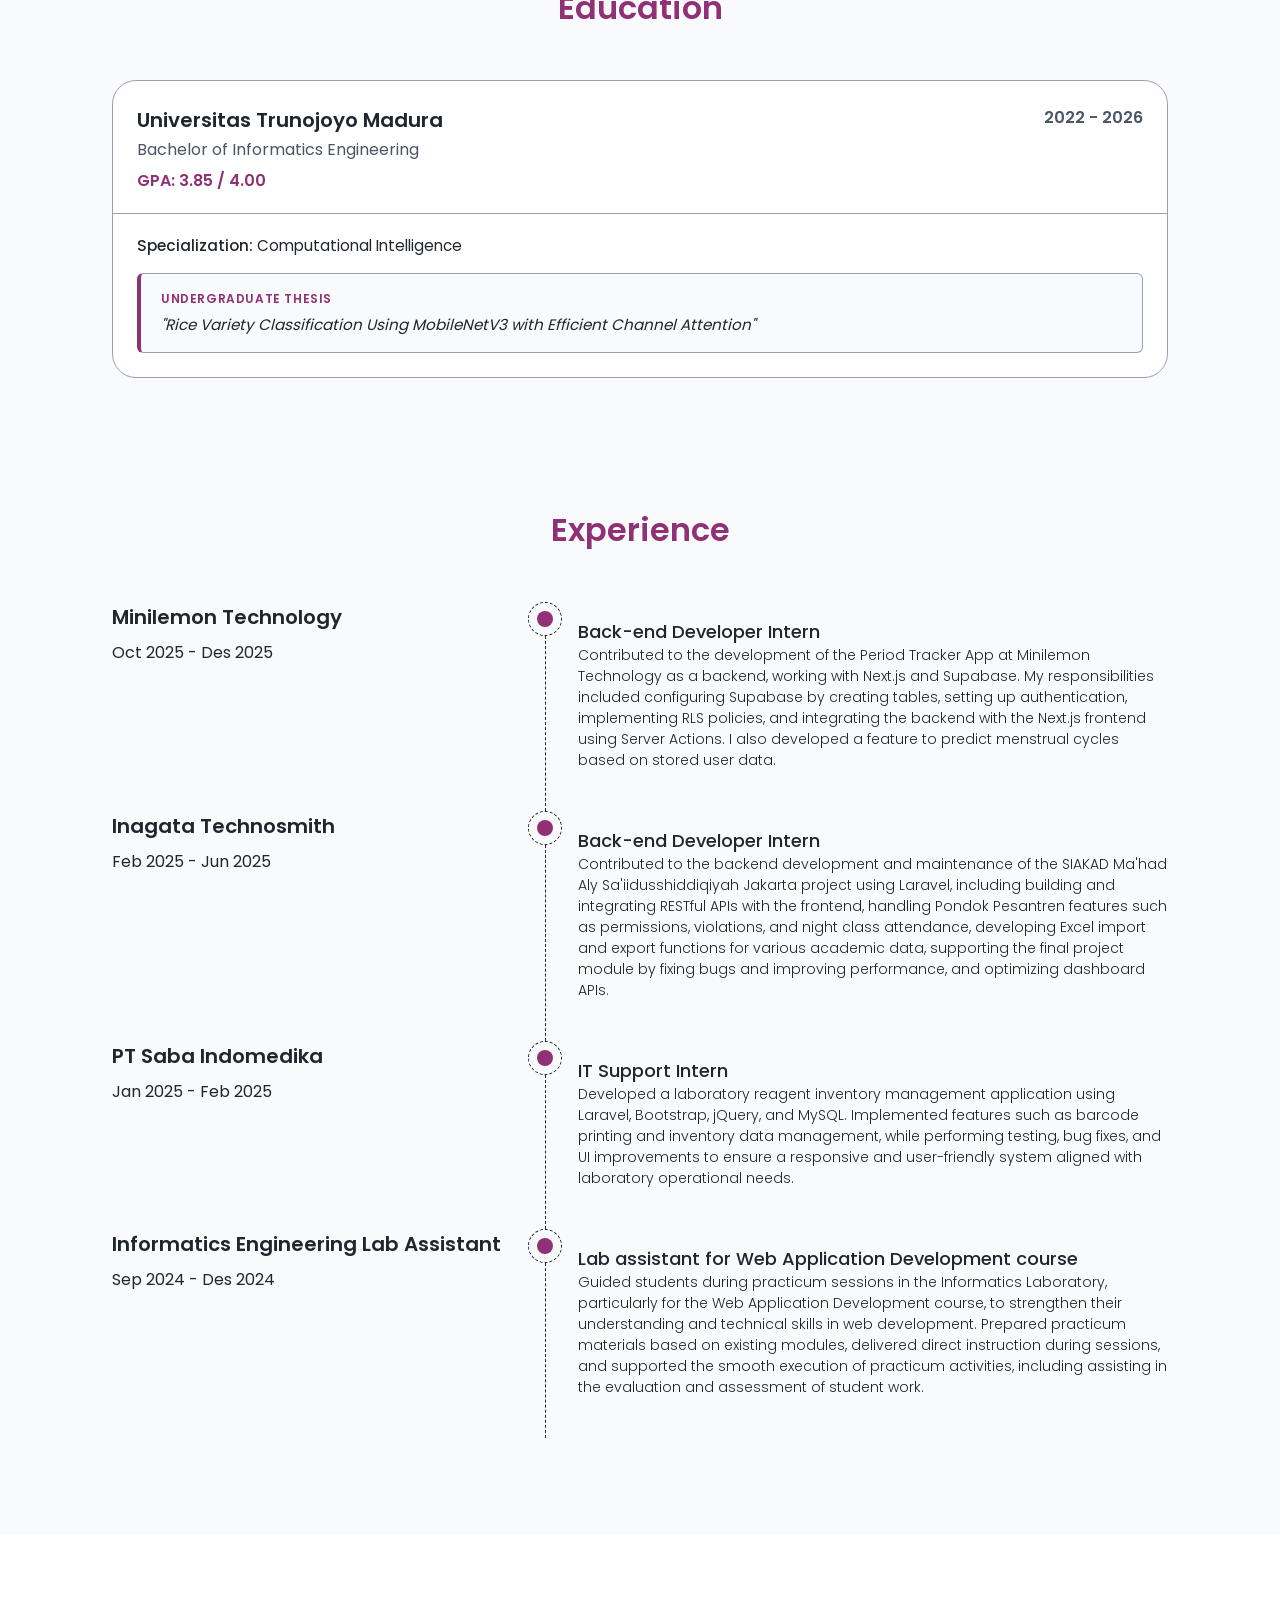
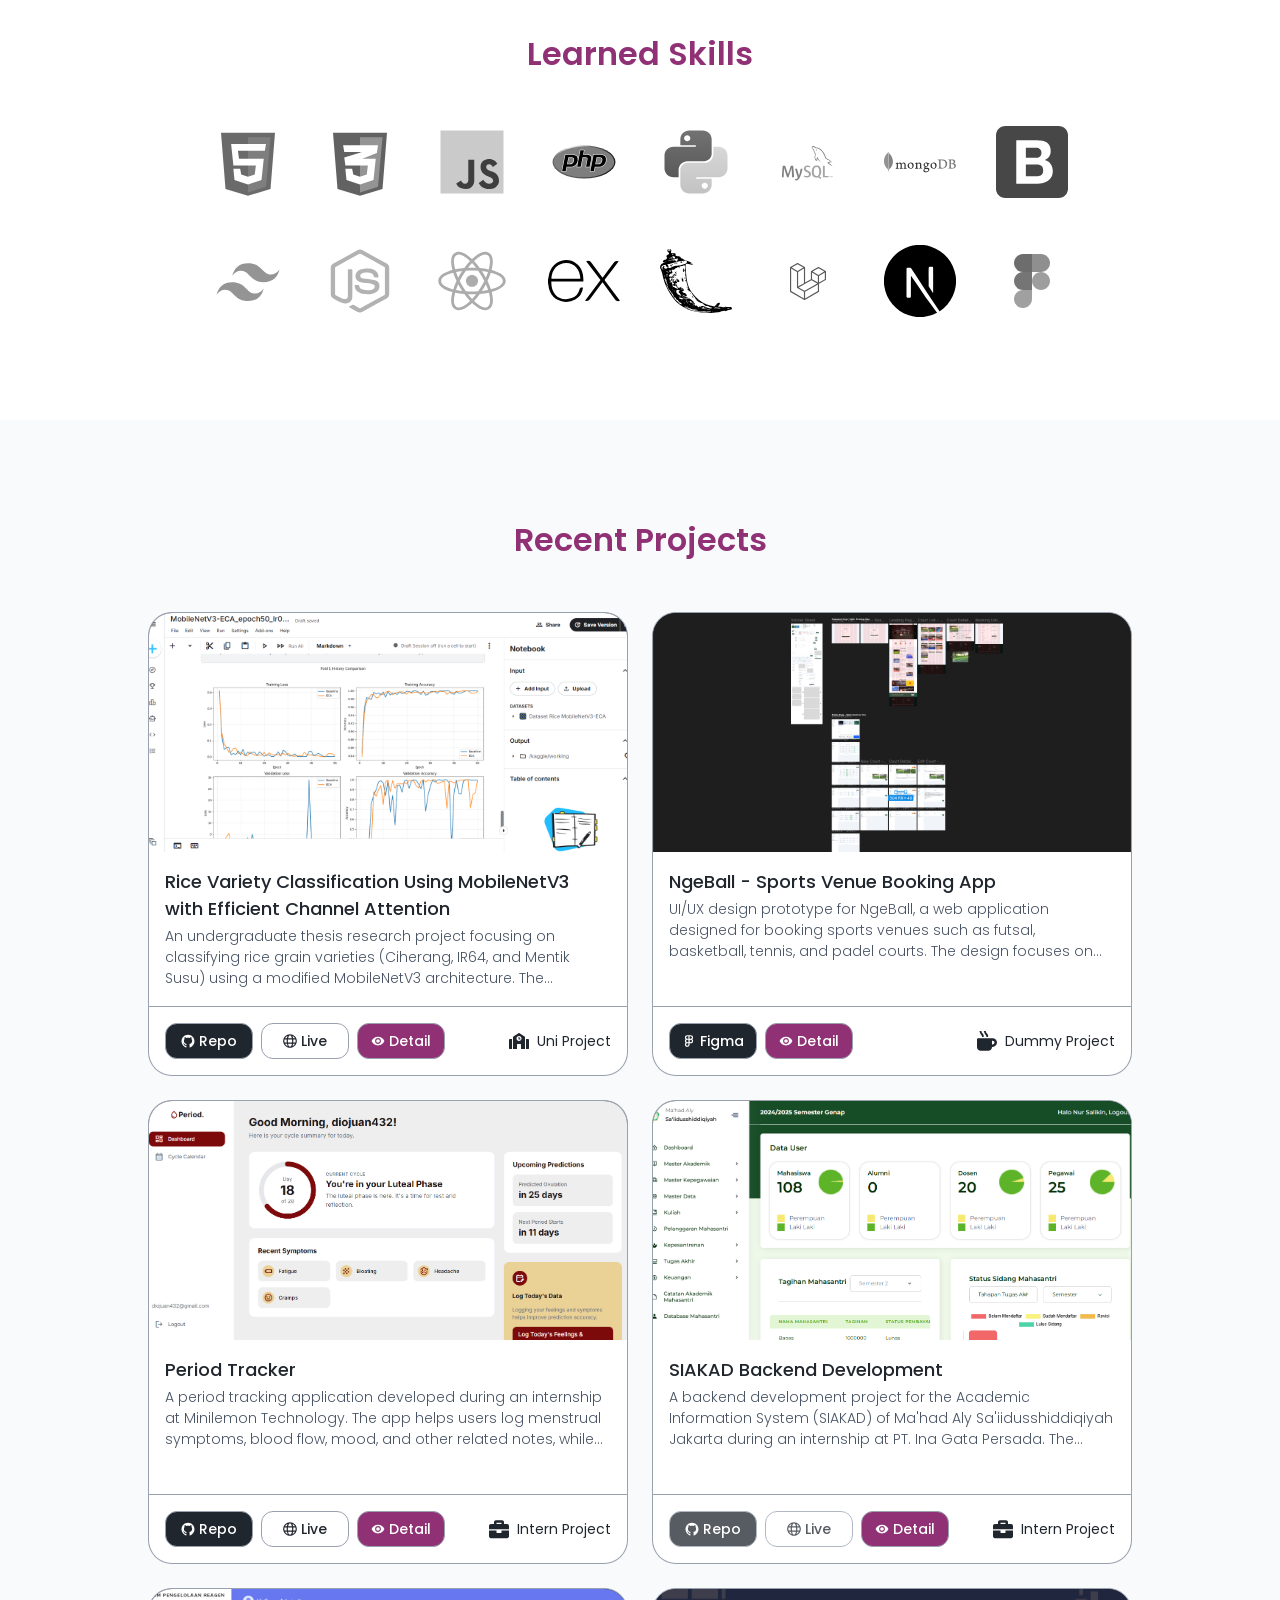
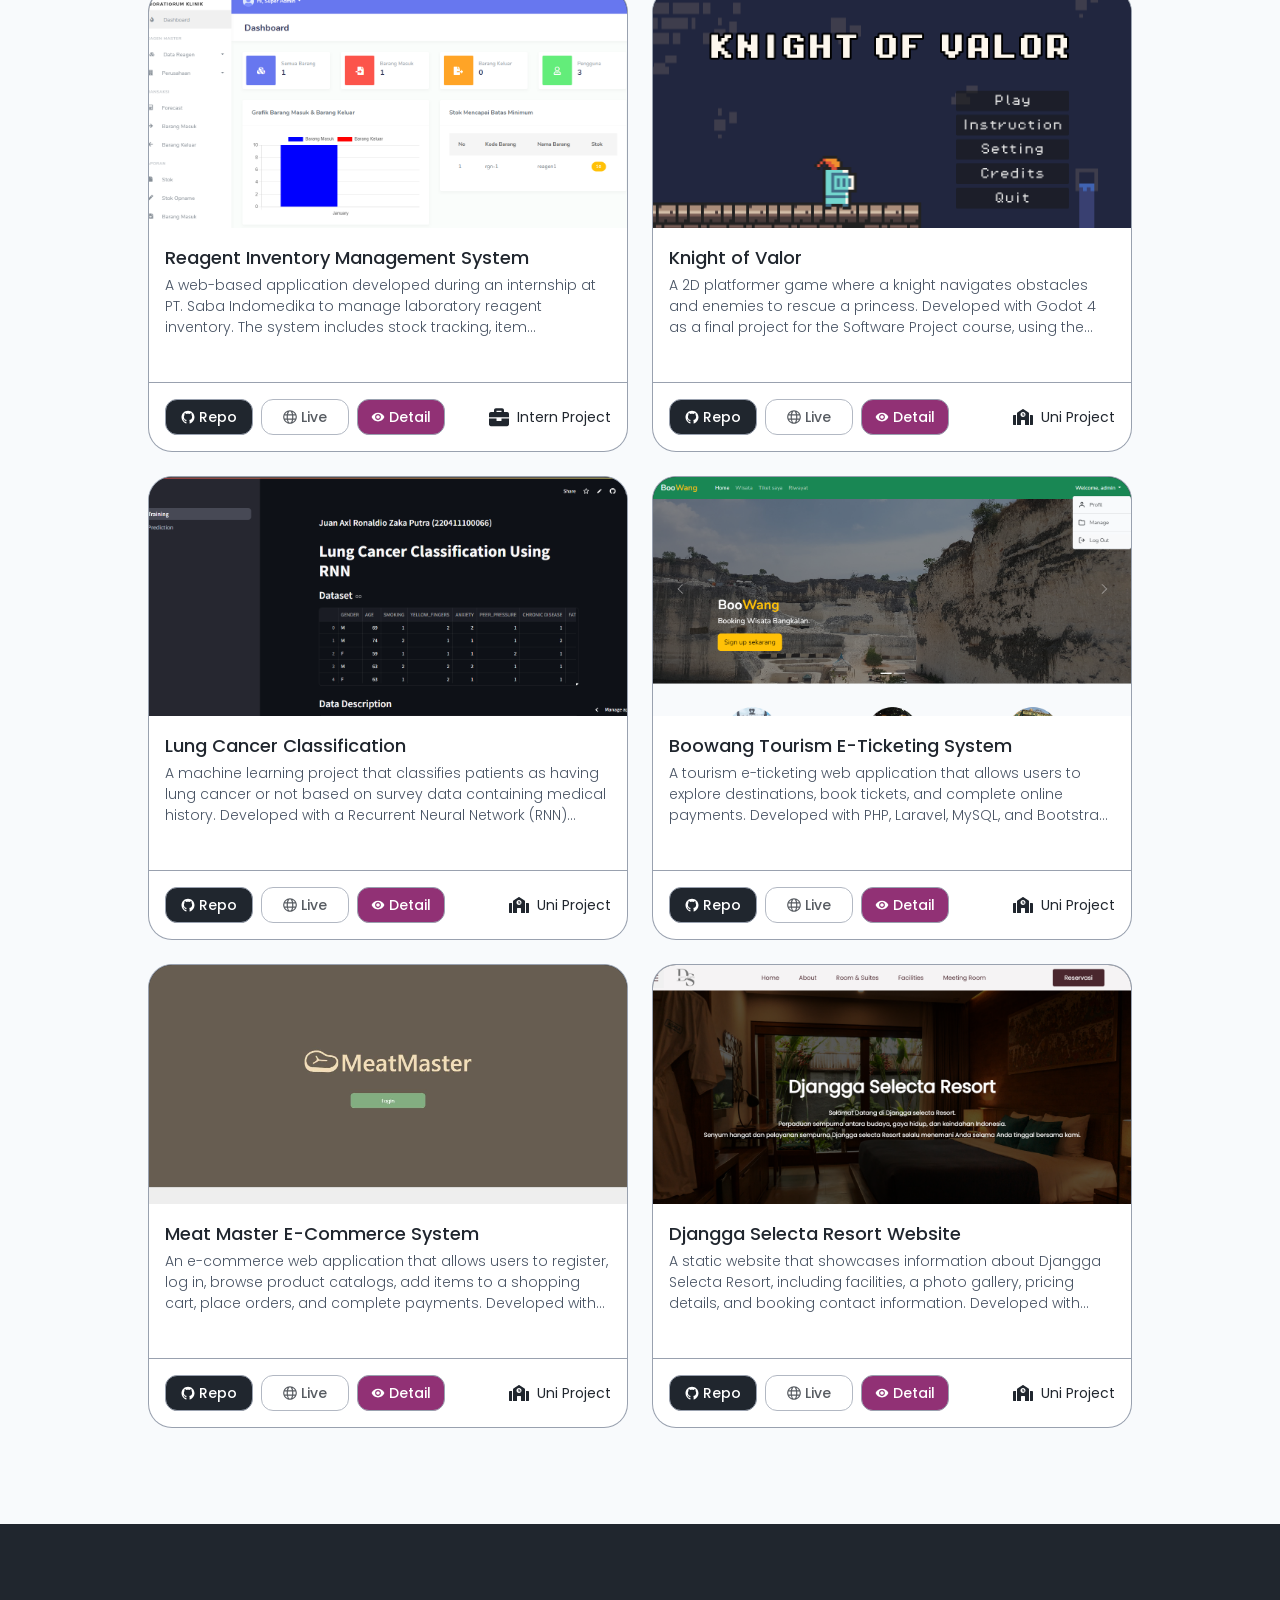
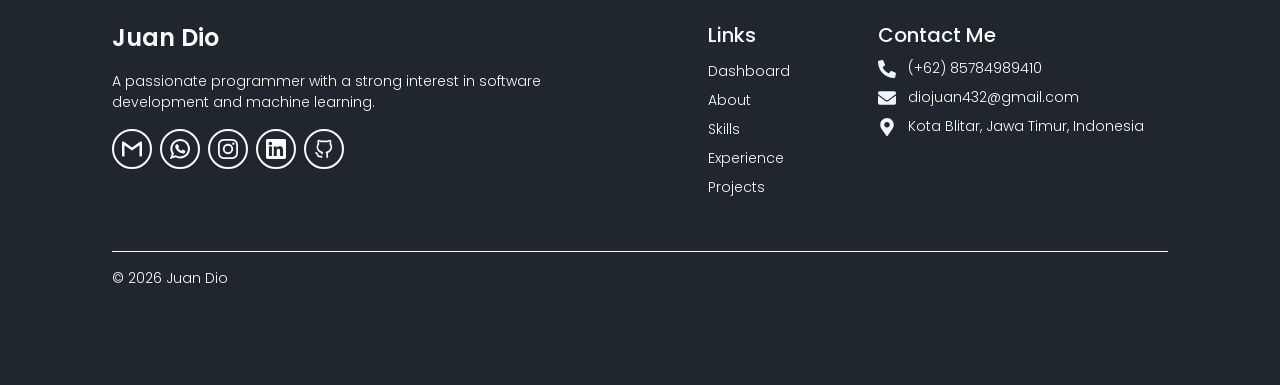
==== commit 6e70e06d: "fix: og image" ====
--- a/index.html
+++ b/index.html
@@ -19,7 +19,7 @@
     />
     <meta
       property="og:image"
-      content="https://juan-dio.github.io/portfolio/assets/images/16_9.png"
+      content="https://juan-dio.github.io/portfolio/assets/images/og.png"
     />
     <meta property="og:url" content="https://juan-dio.github.io/portfolio/" />
     <meta property="og:type" content="website" />
@@ -34,8 +34,9 @@
     />
     <meta
       name="twitter:image"
-      content="https://juan-dio.github.io/portfolio/assets/images/16_9.png"
+      content="https://juan-dio.github.io/portfolio/assets/images/og.png"
     />
+    <link rel="icon" type="image/svg+xml" href="assets/images/favicon.svg" />
     <link
       rel="preload"
       href="assets/fonts/Poppins/Poppins-Regular.ttf"
@@ -131,7 +132,7 @@
           </div>
           <div class="dashboard-item">
             <div class="hero">
-              <img src="assets/images/hero1.png" alt="hero image" />
+              <img src="assets/images/hero.png" alt="hero image" />
             </div>
           </div>
           <aside>
@@ -1221,7 +1222,7 @@
     </section>
 
     <section id="music">
-      <audio id="background-music" preload="none"></audio>
+      <audio id="background-music" preload="metadata"></audio>
 
       <button class="music-toggle">
         <span class="song-title-container">
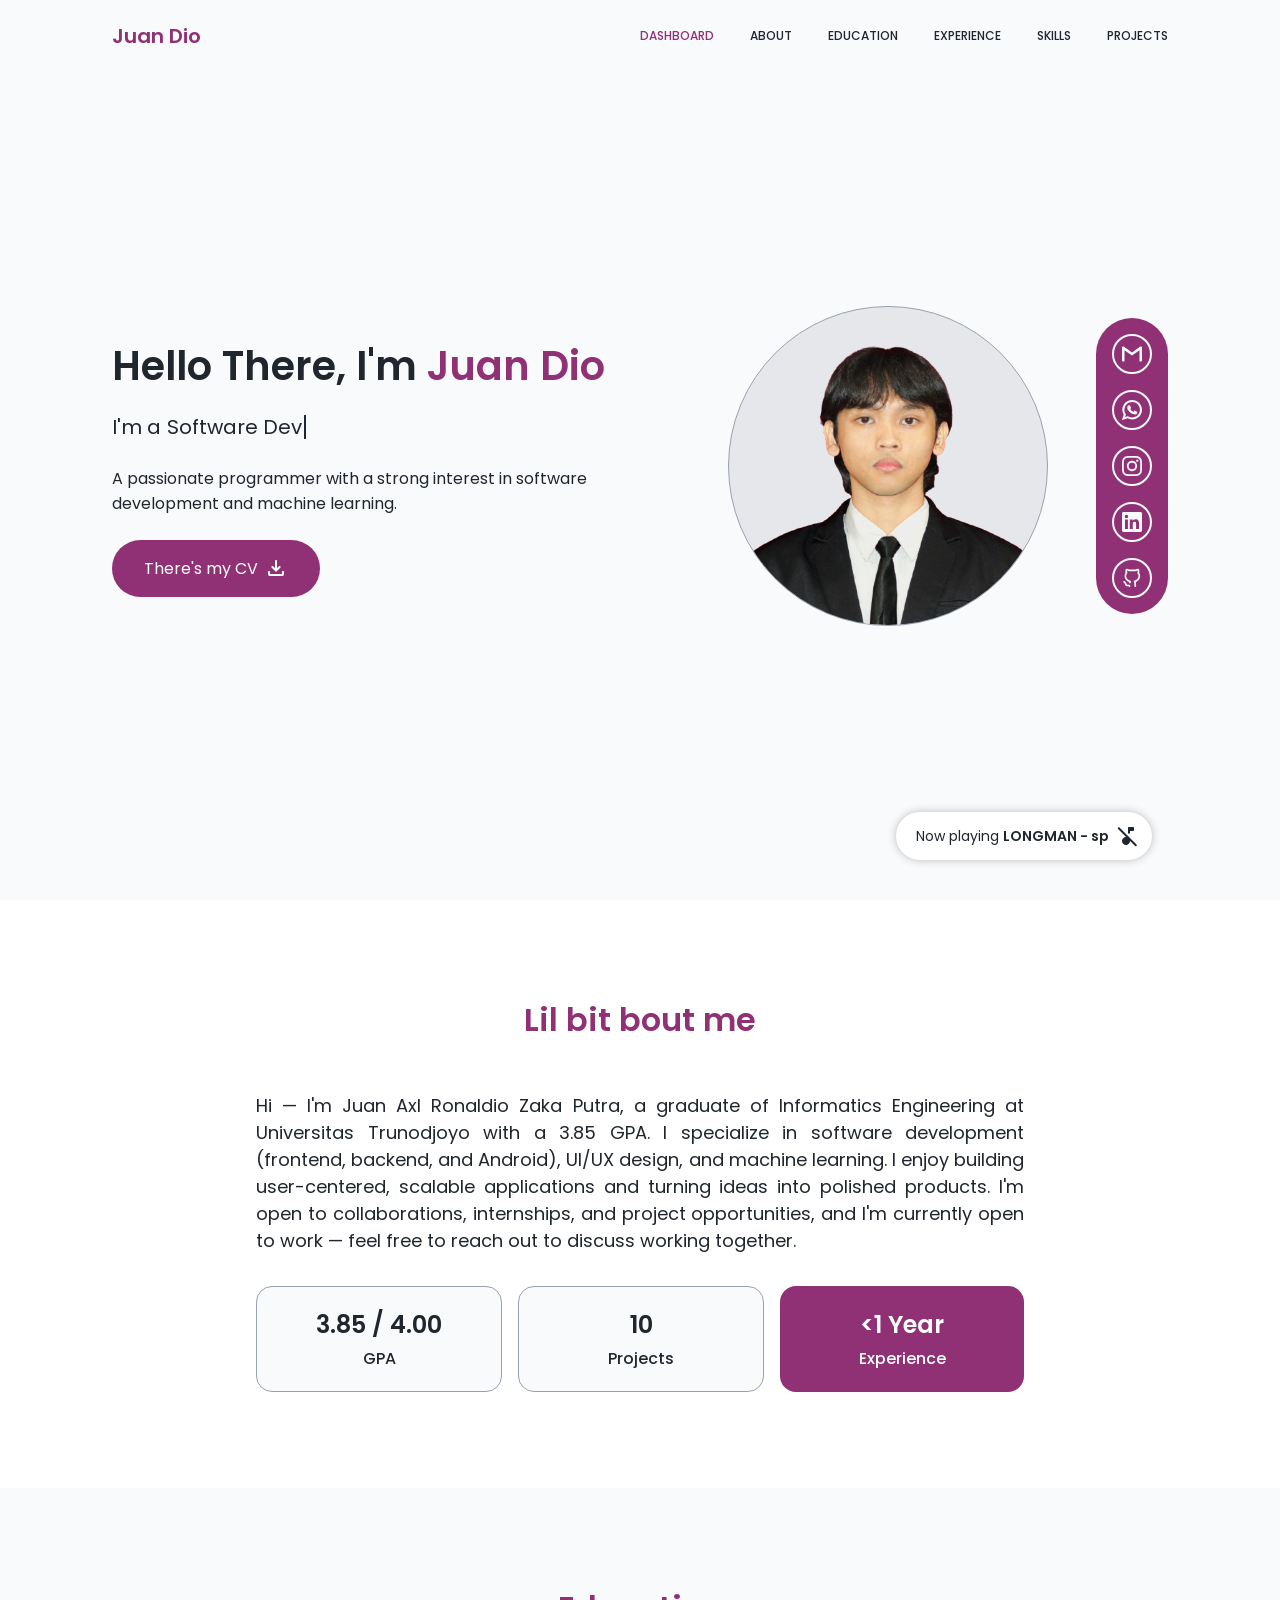
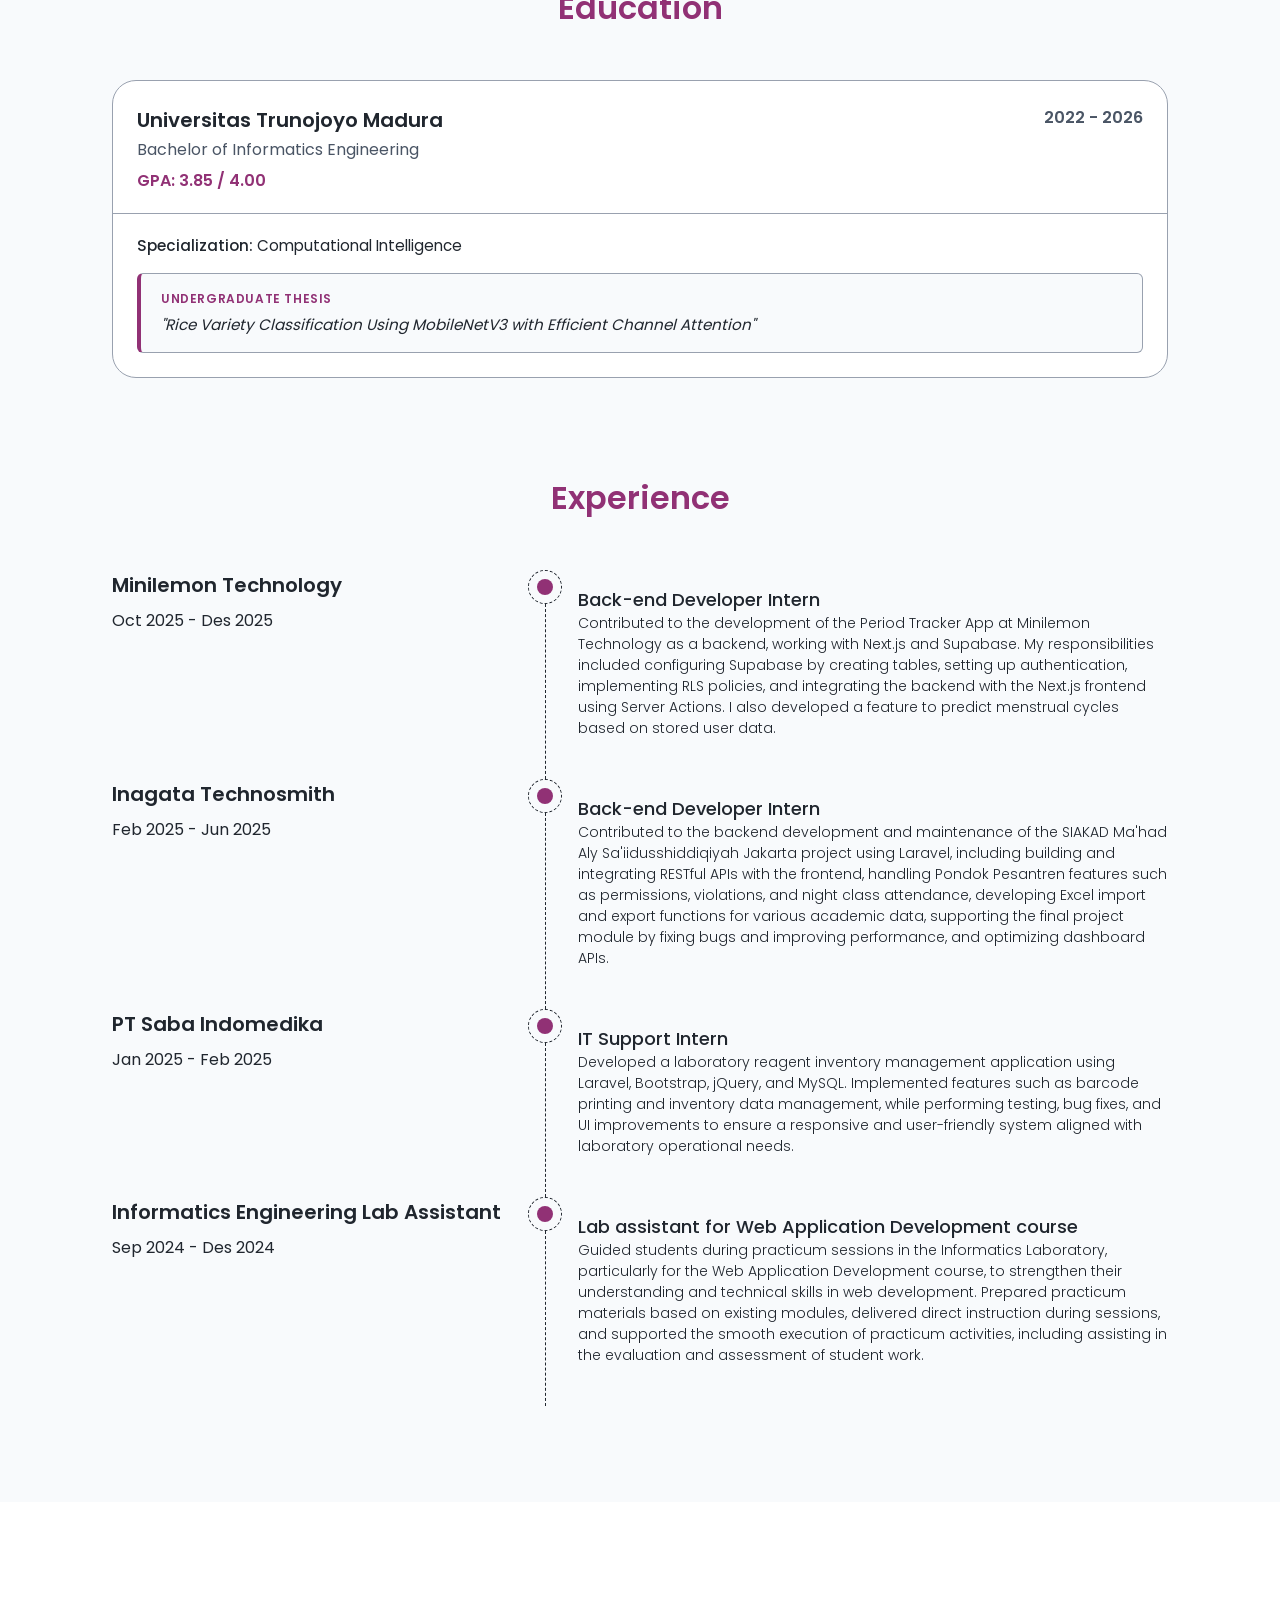
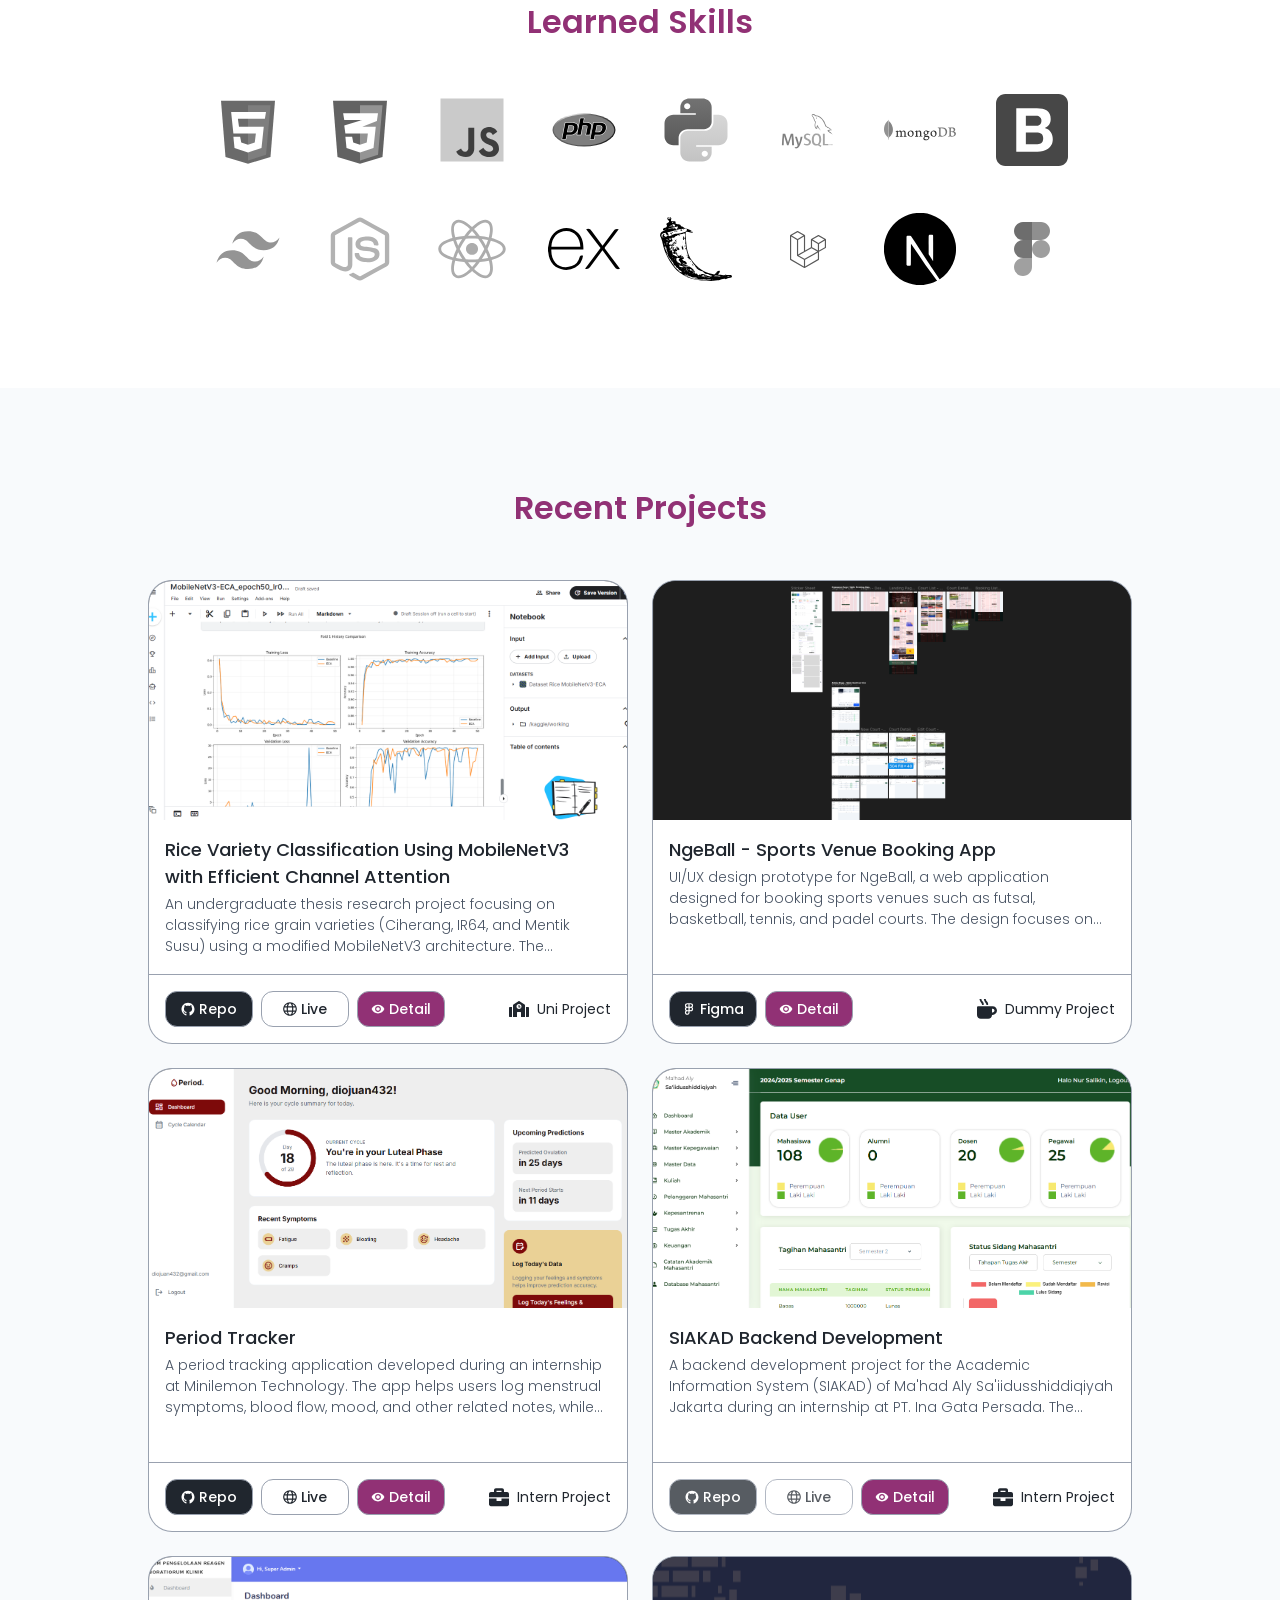
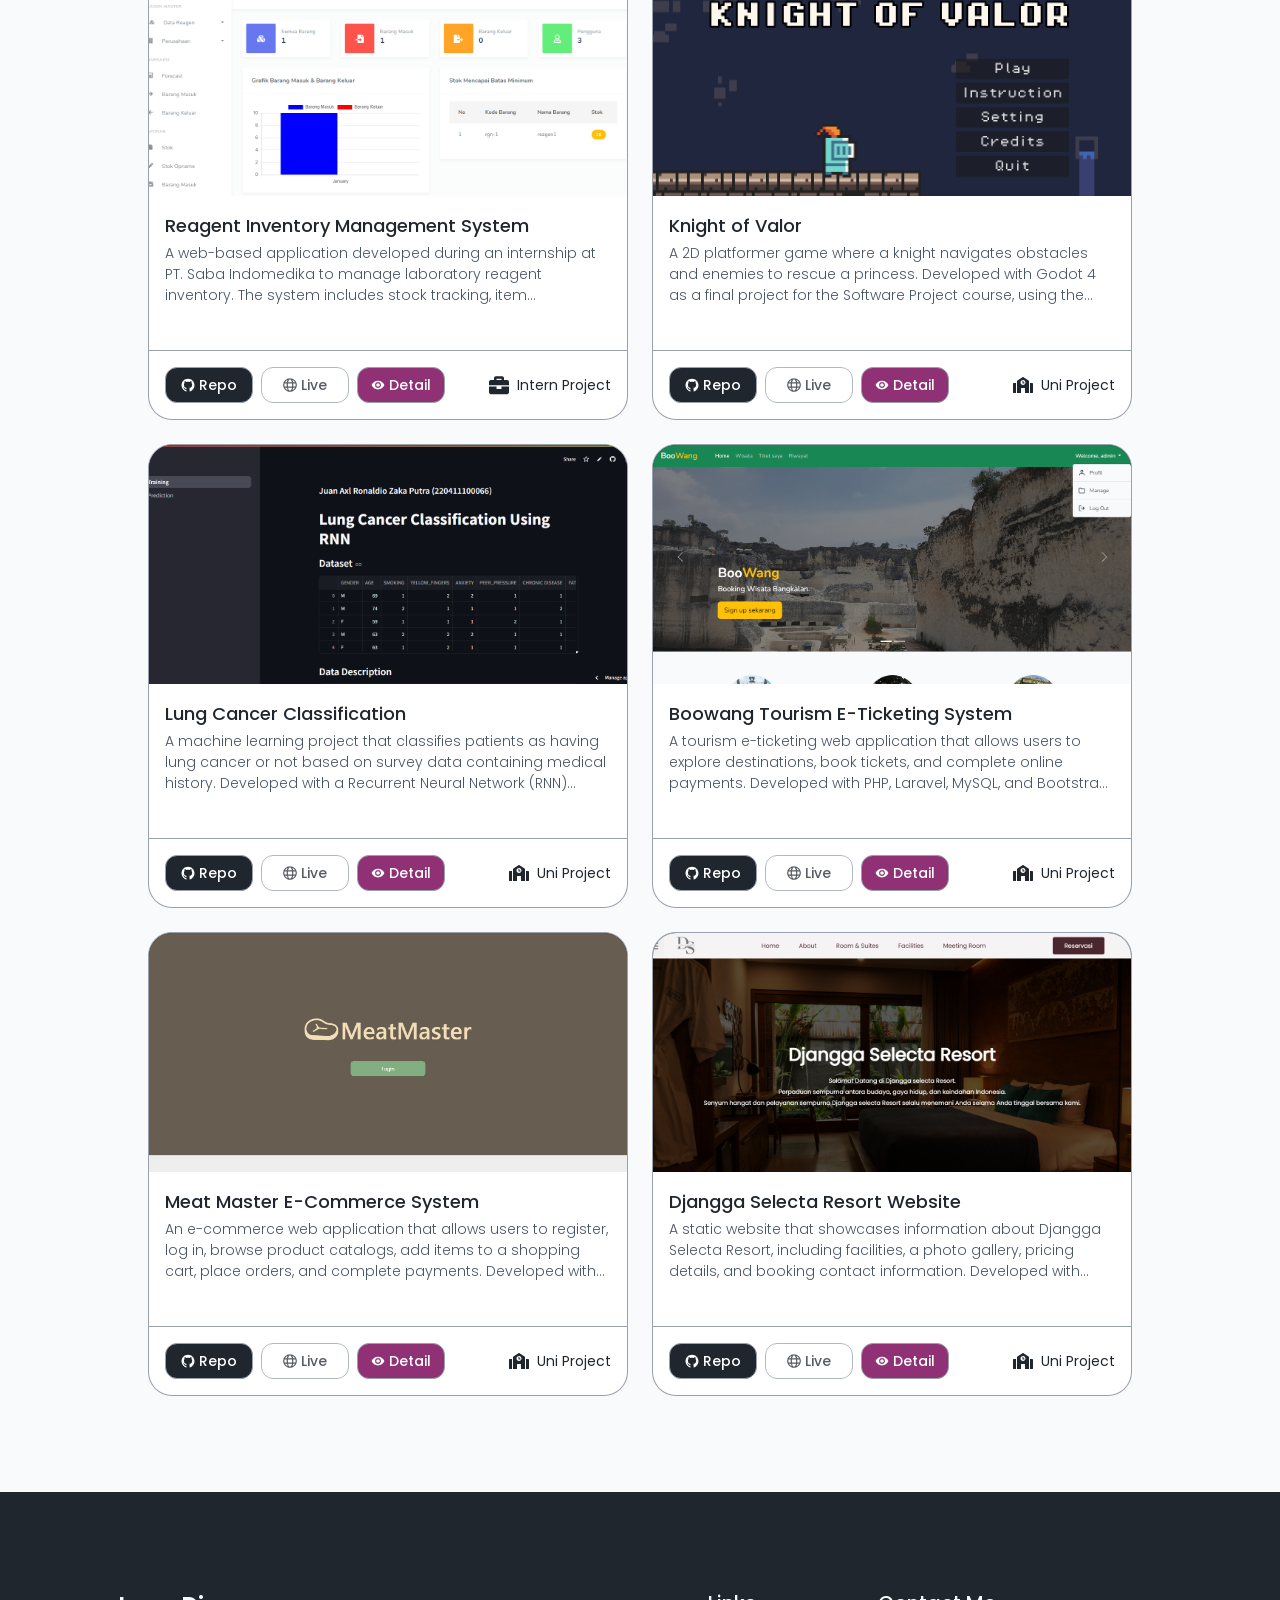
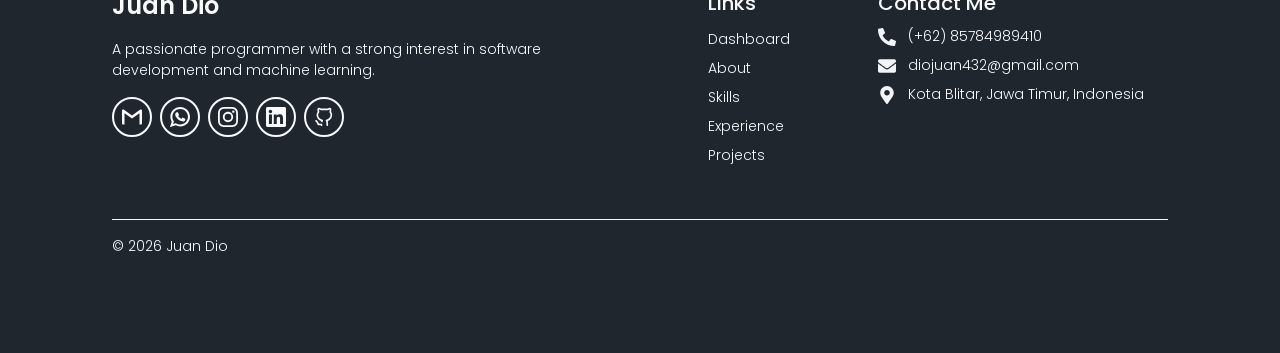
==== commit c6109262: "fix: preload error in console" ====
--- a/index.html
+++ b/index.html
@@ -41,24 +41,24 @@
       rel="preload"
       href="assets/fonts/Poppins/Poppins-Regular.ttf"
       as="font"
-      type="font/truetype"
+      type="font/ttf"
       crossorigin
     />
     <link
       rel="preload"
       href="assets/fonts/Poppins/Poppins-Medium.ttf"
       as="font"
-      type="font/truetype"
+      type="font/ttf"
       crossorigin
     />
     <link
       rel="preload"
       href="assets/fonts/Poppins/Poppins-SemiBold.ttf"
       as="font"
-      type="font/truetype"
+      type="font/ttf"
       crossorigin
     />
-    <link rel="preload" href="assets/images/hero1.png" as="image" />
+    <link rel="preload" href="assets/images/hero.png" as="image" />
     <link rel="stylesheet" href="styles/style.css" />
   </head>
   <body>
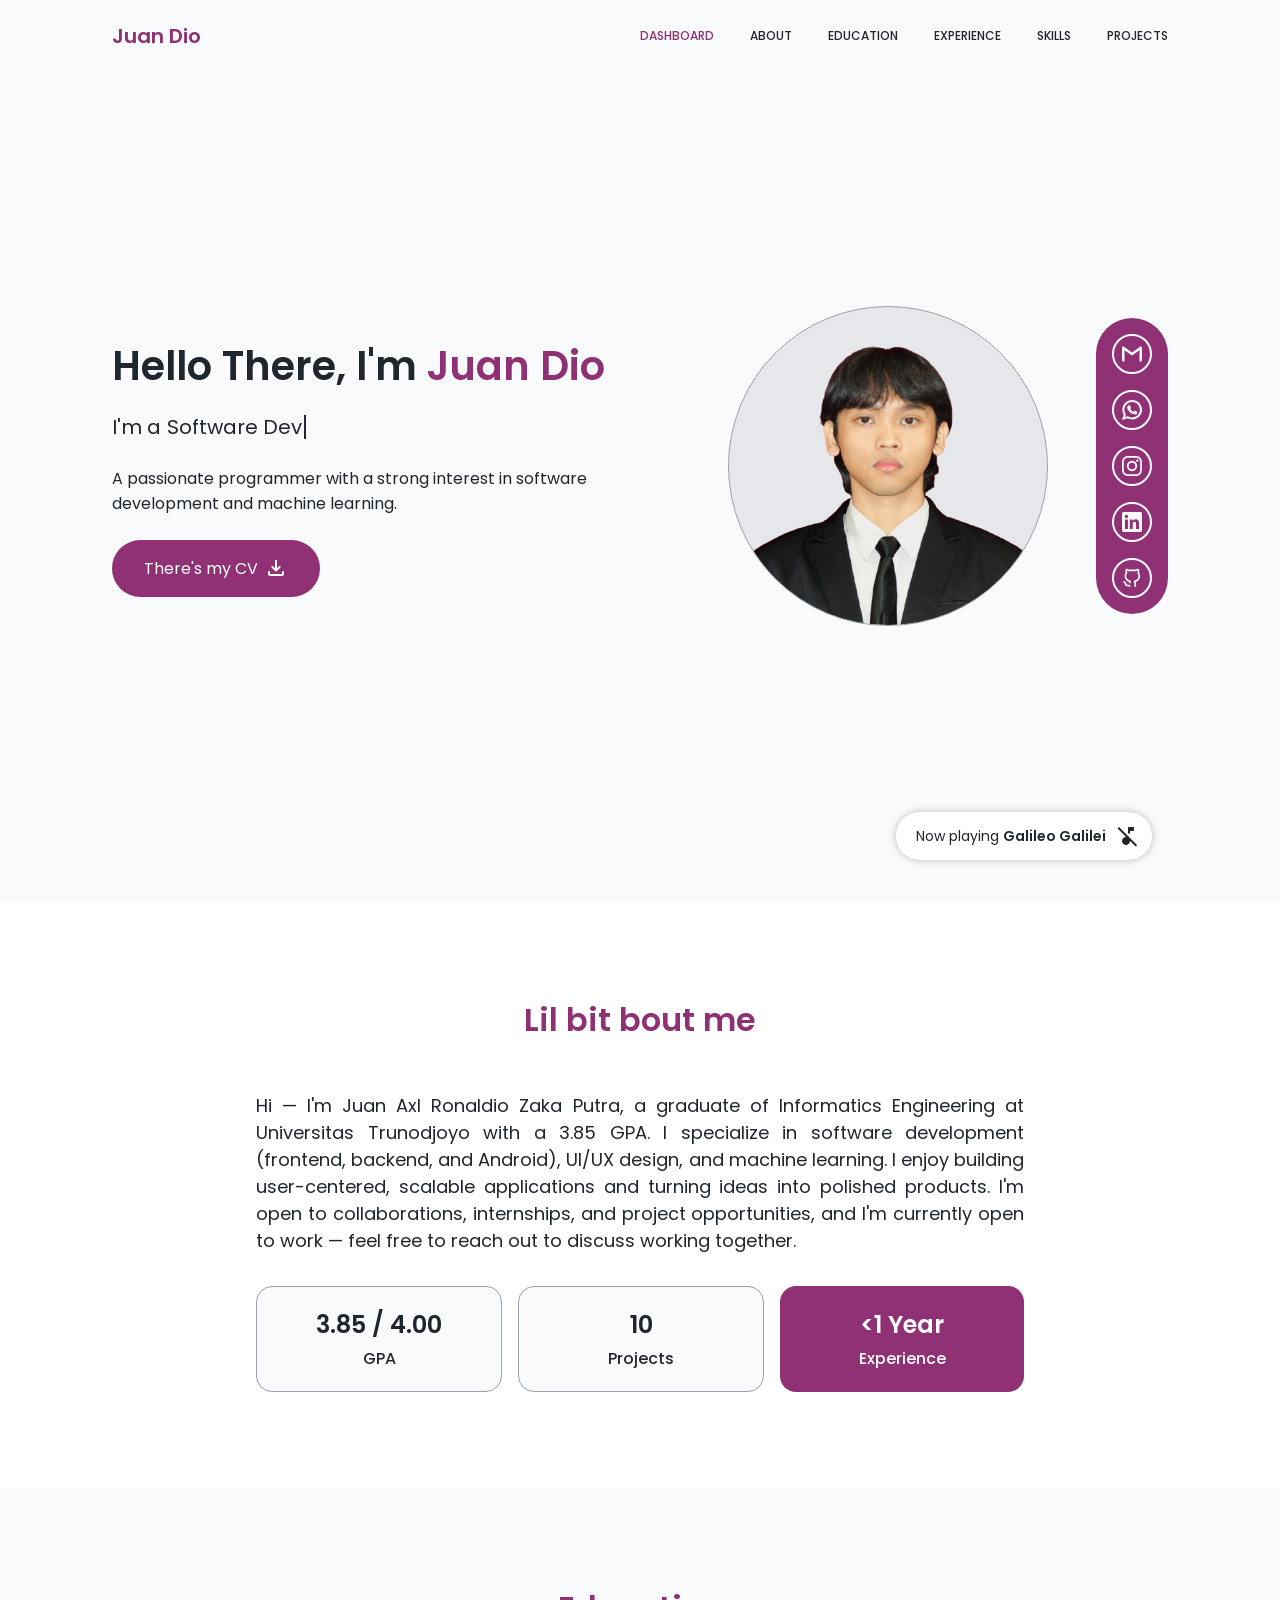
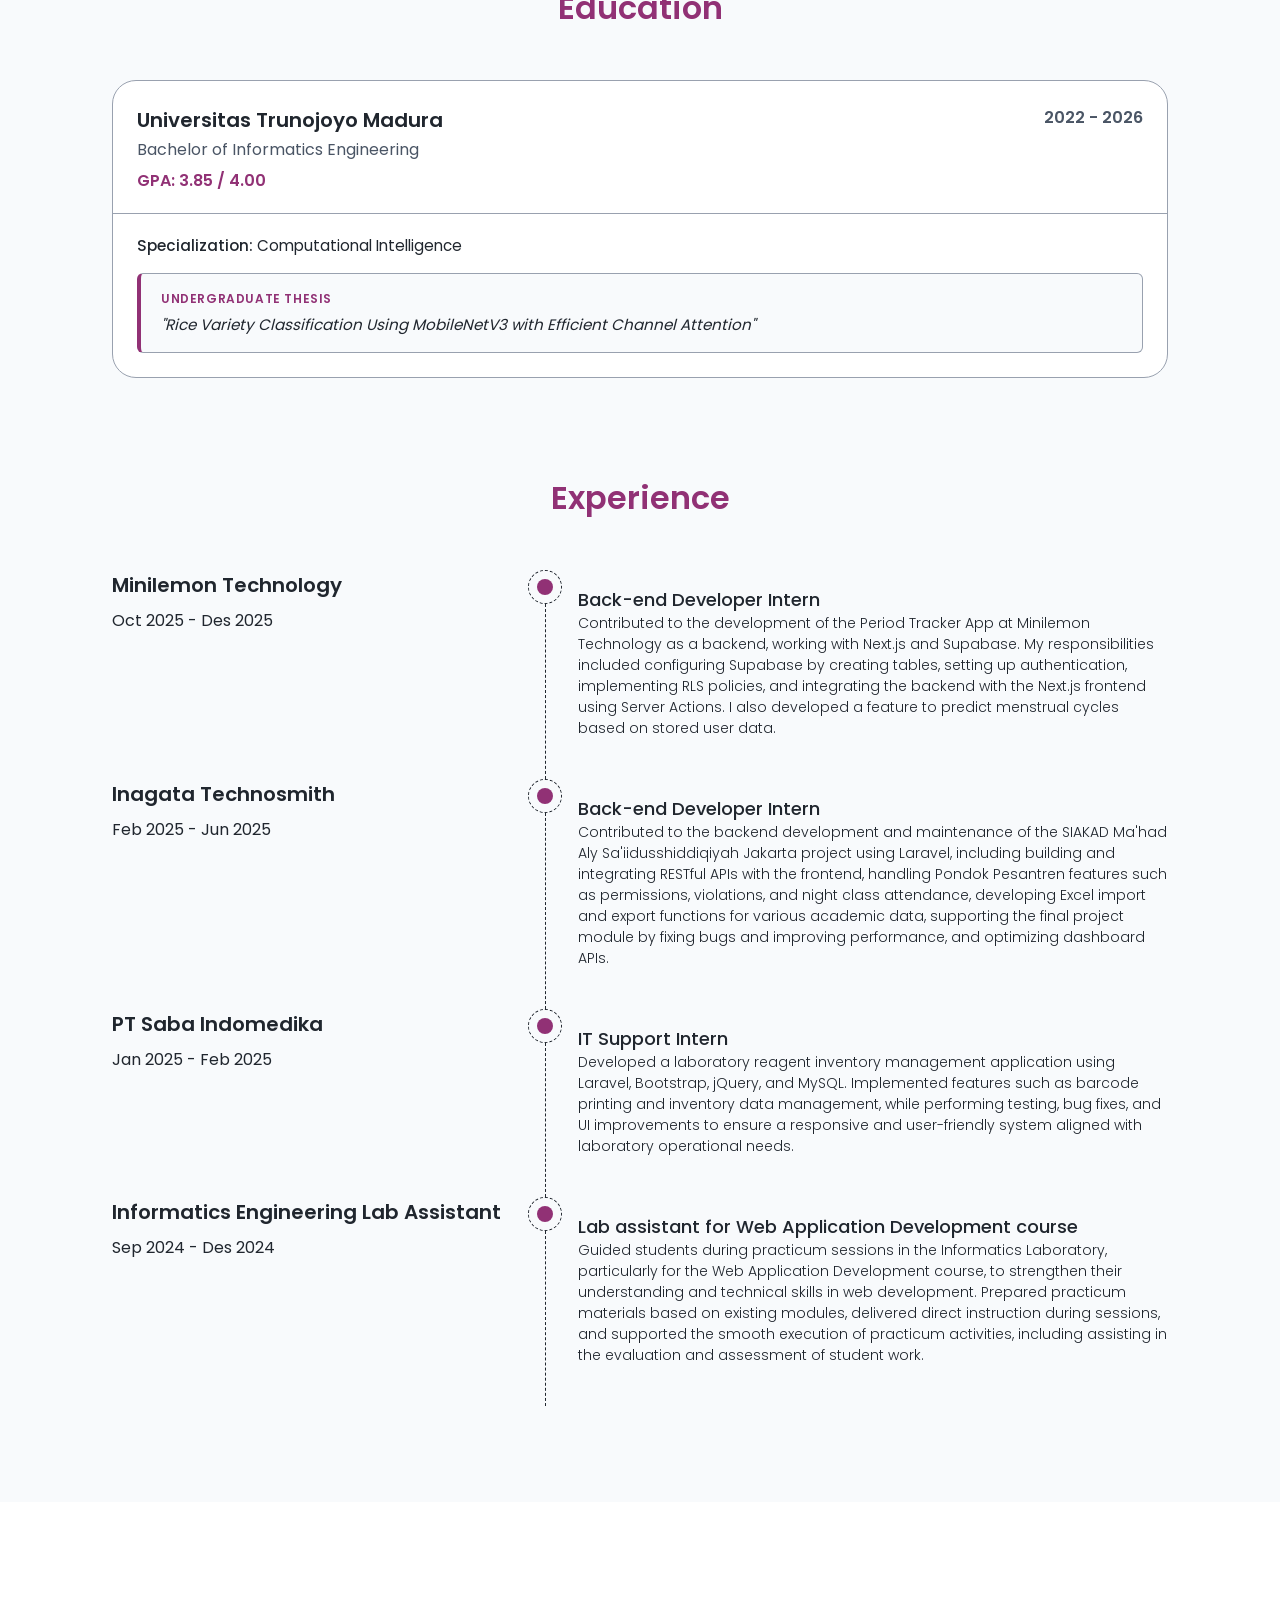
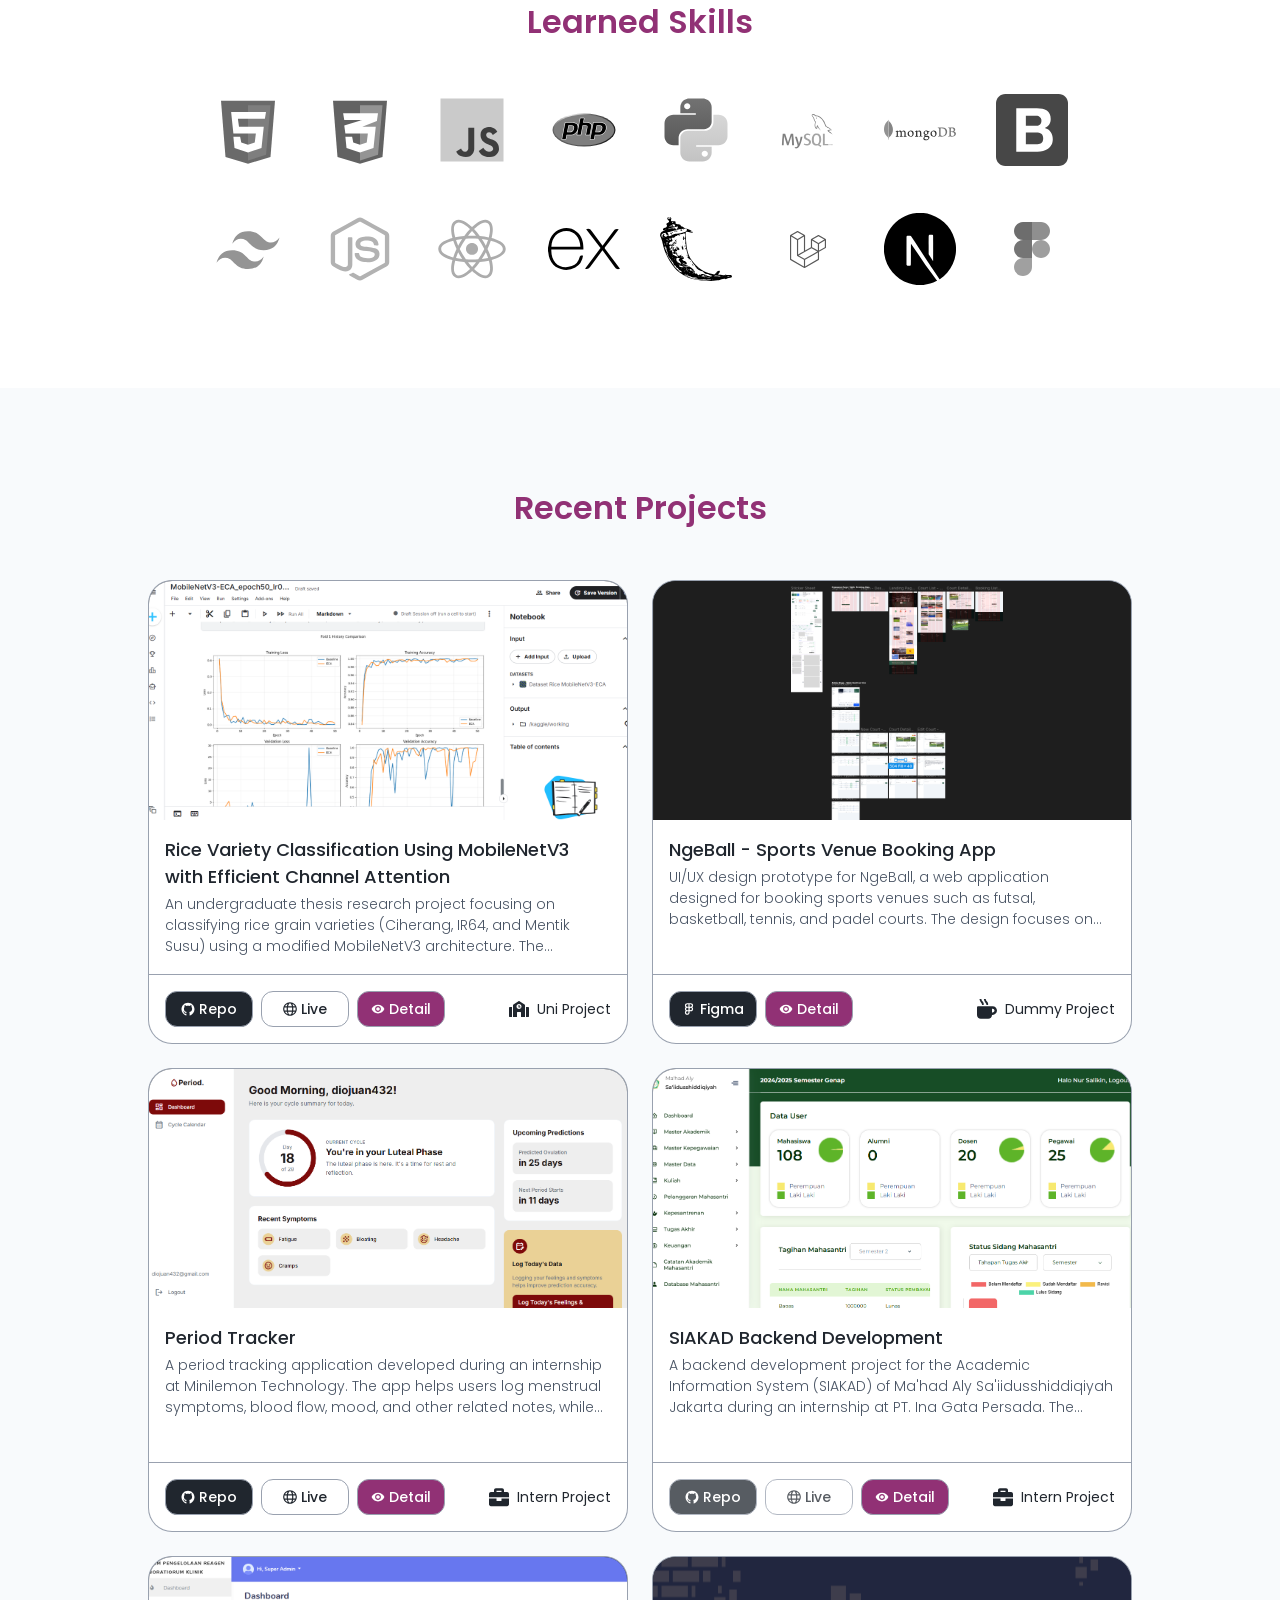
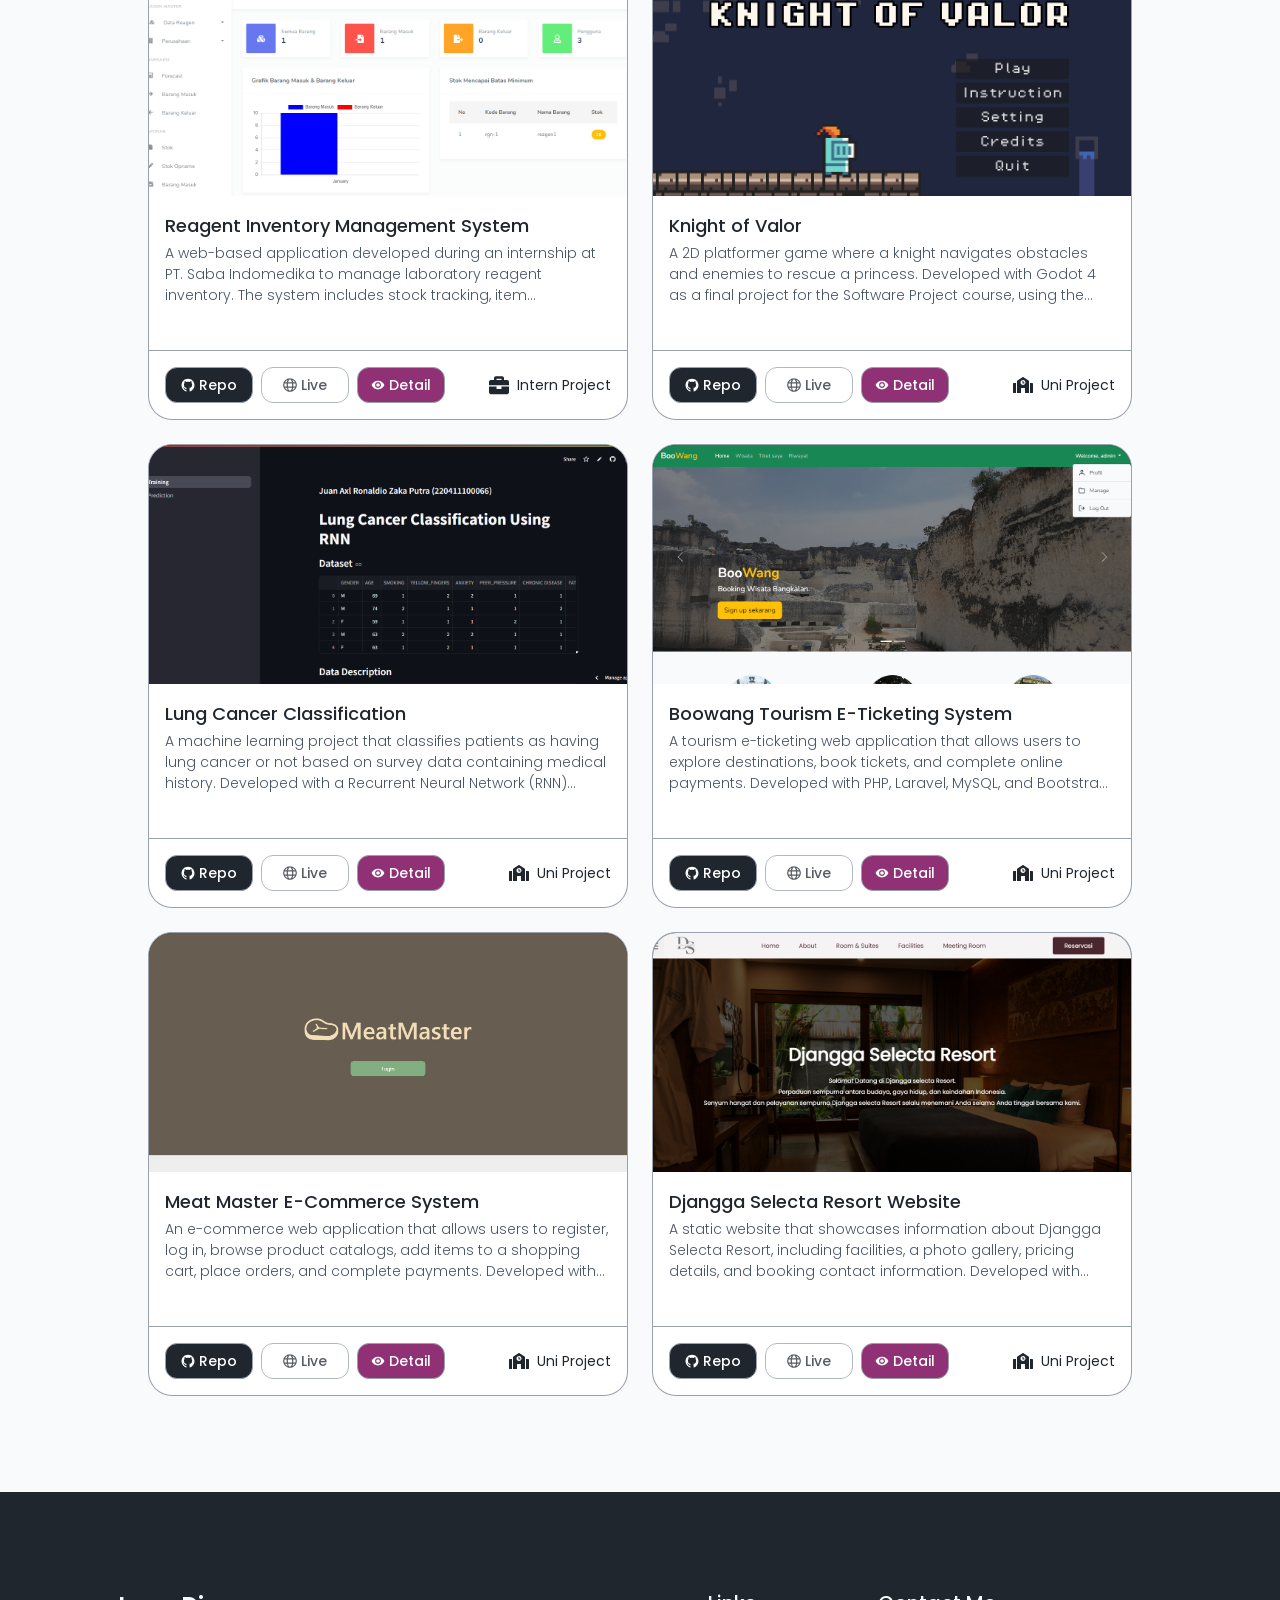
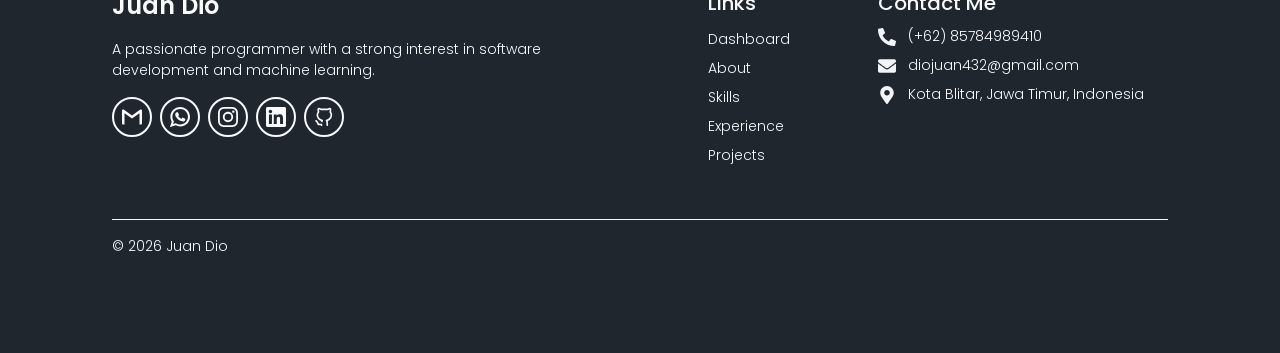
==== commit cde7868c: "chore: update cv" ====
--- a/index.html
+++ b/index.html
@@ -1196,12 +1196,12 @@
     <section id="cv-modal">
       <div class="modal-background">
         <div class="modal">
-          <h3>CV Version</h3>
+          <h3>Select Version</h3>
           <div class="btn-container">
-            <a target="_blank" href="assets/documents/CV.pdf"
+            <a target="_blank" href="assets/documents/cv_id.pdf"
               >Bahasa Indonesia</a
             >
-            <a target="_blank" href="assets/documents/CV_en.pdf">English</a>
+            <a target="_blank" href="assets/documents/cv_en.pdf">English</a>
           </div>
           <button id="close-cv-modal-btn" class="close-btn">
             <svg
